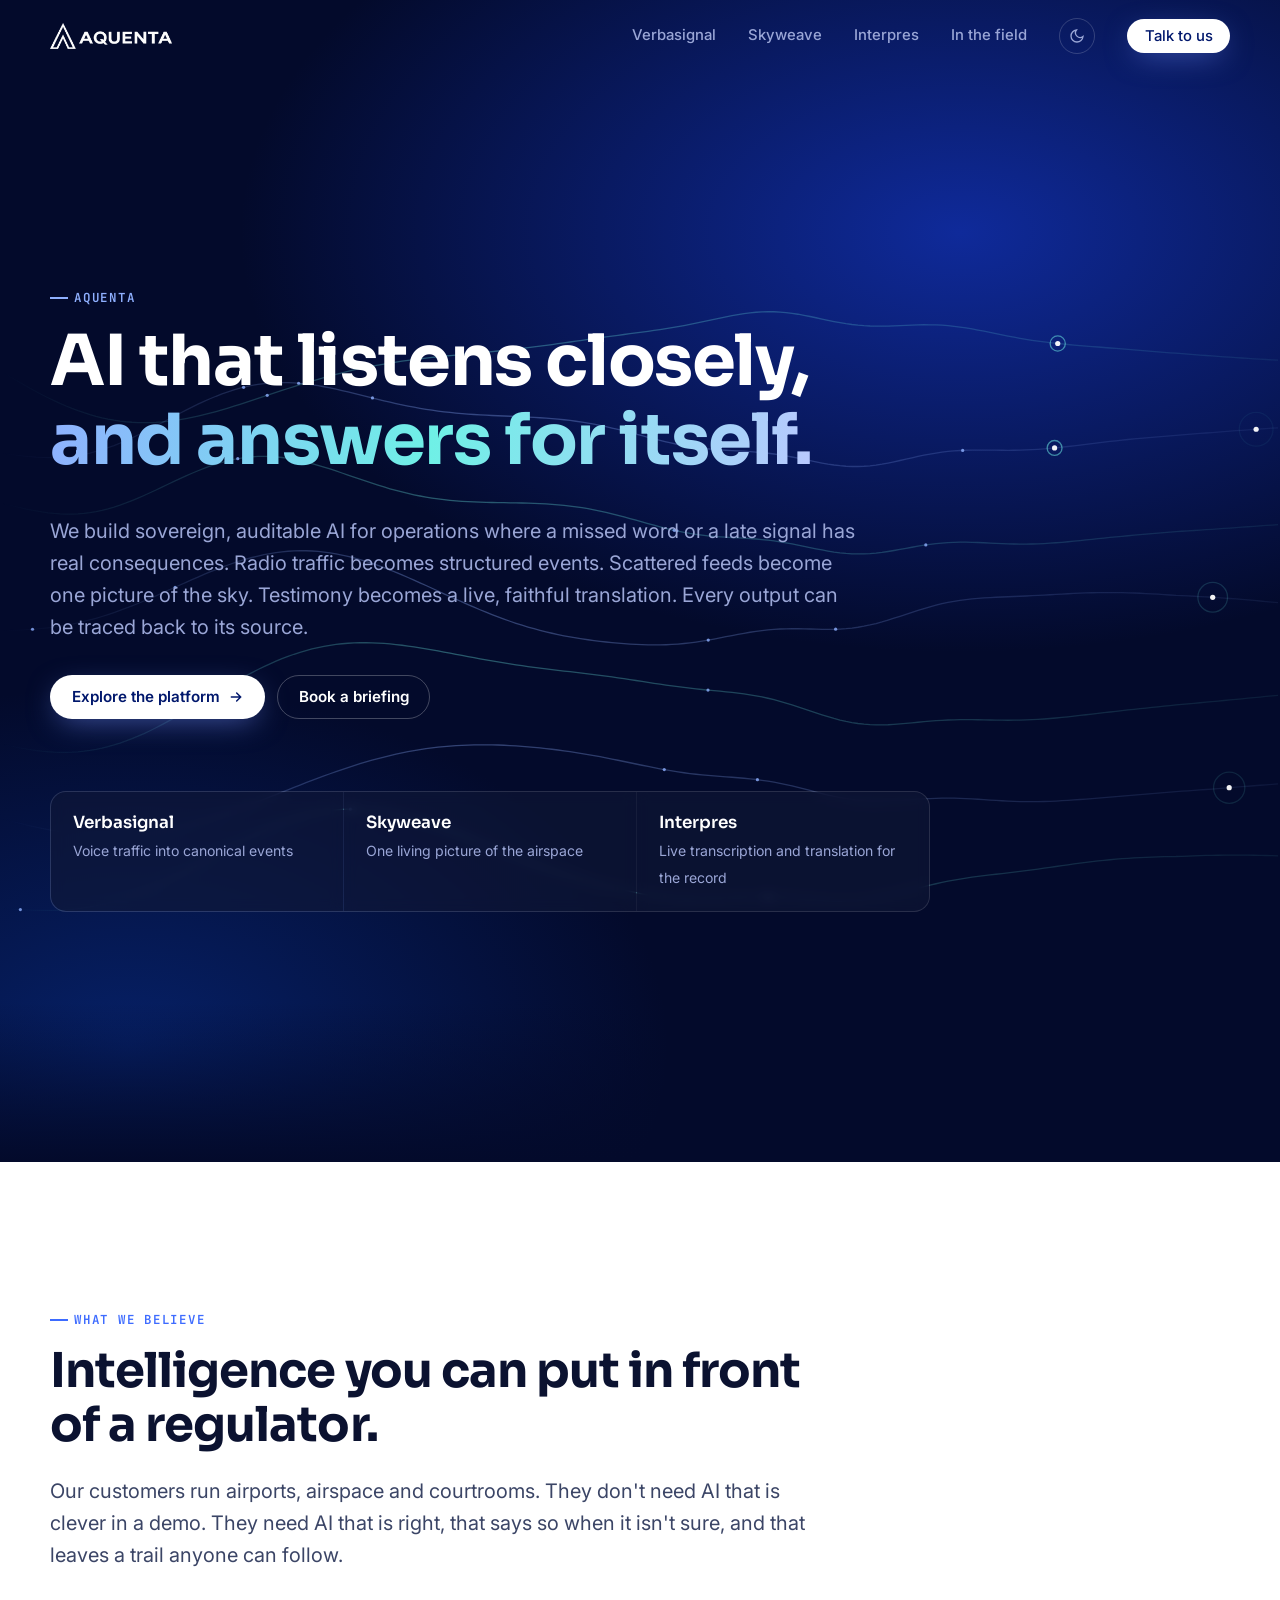
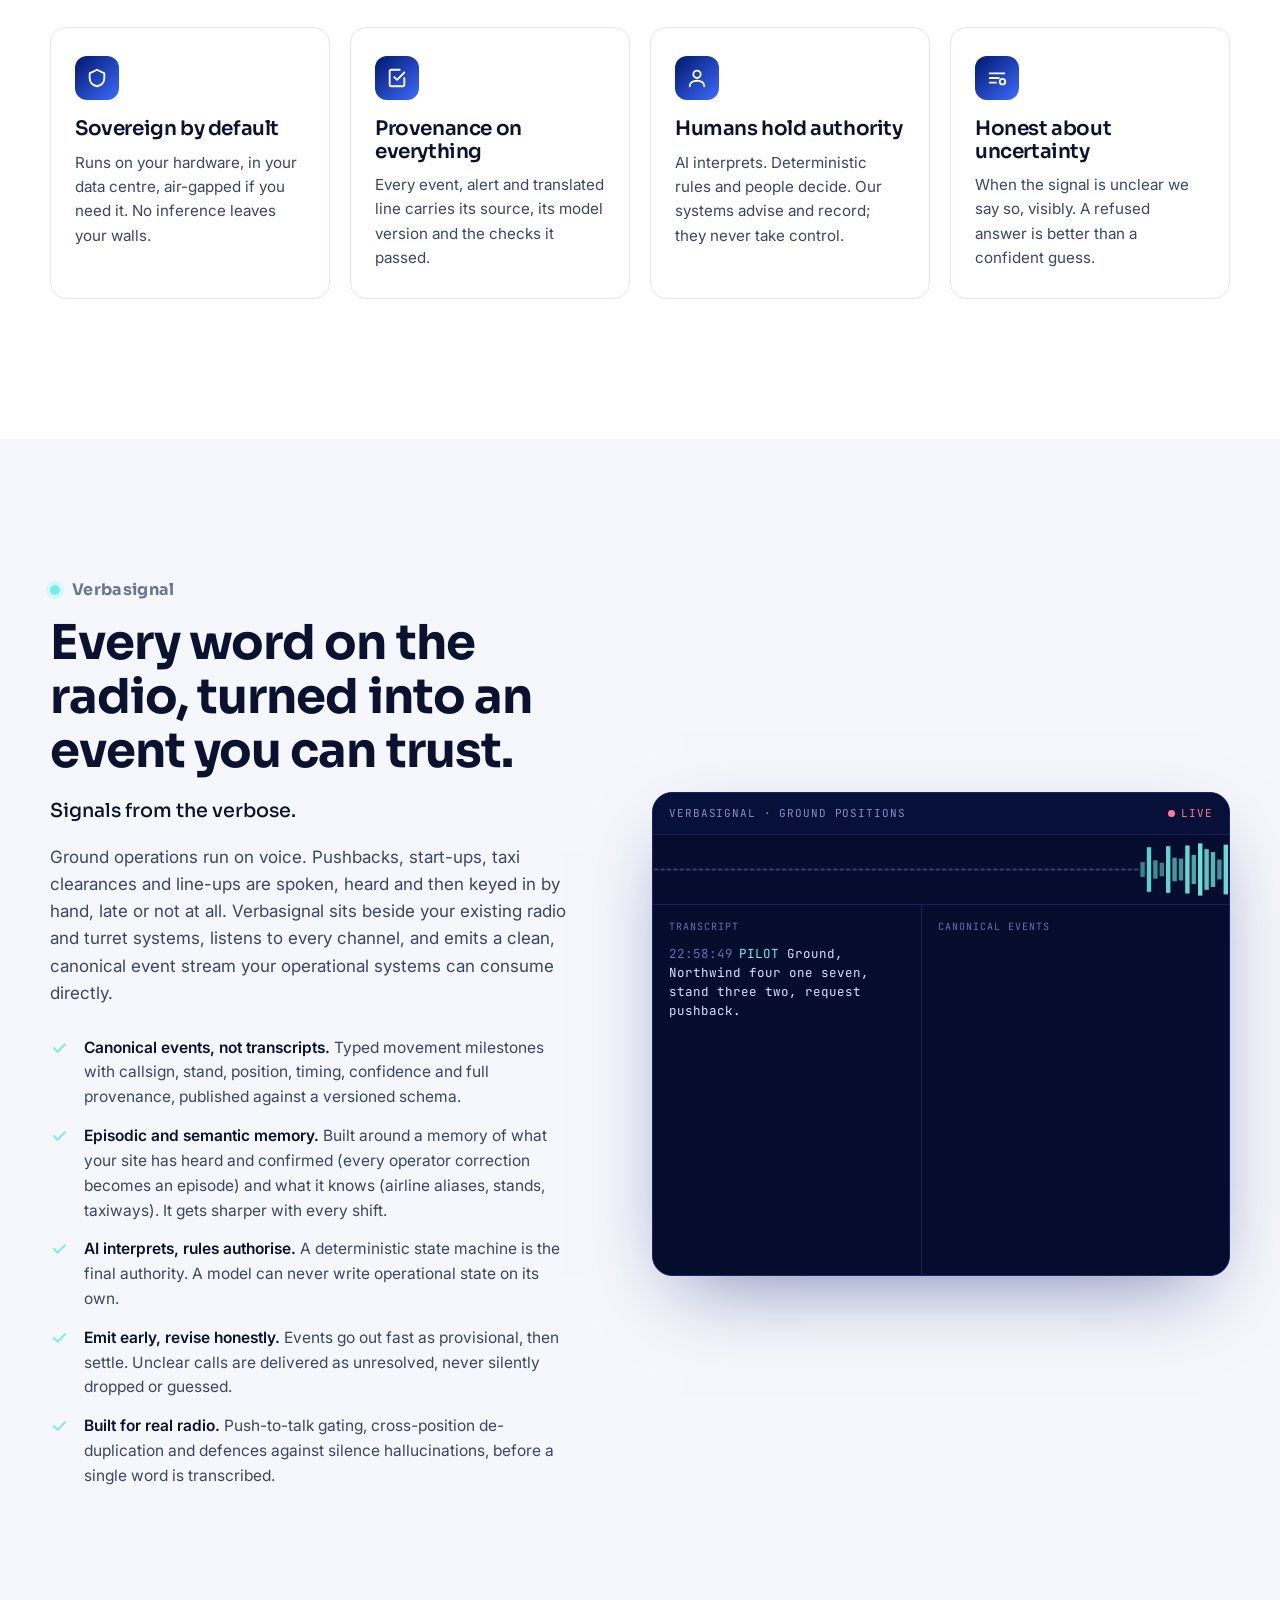
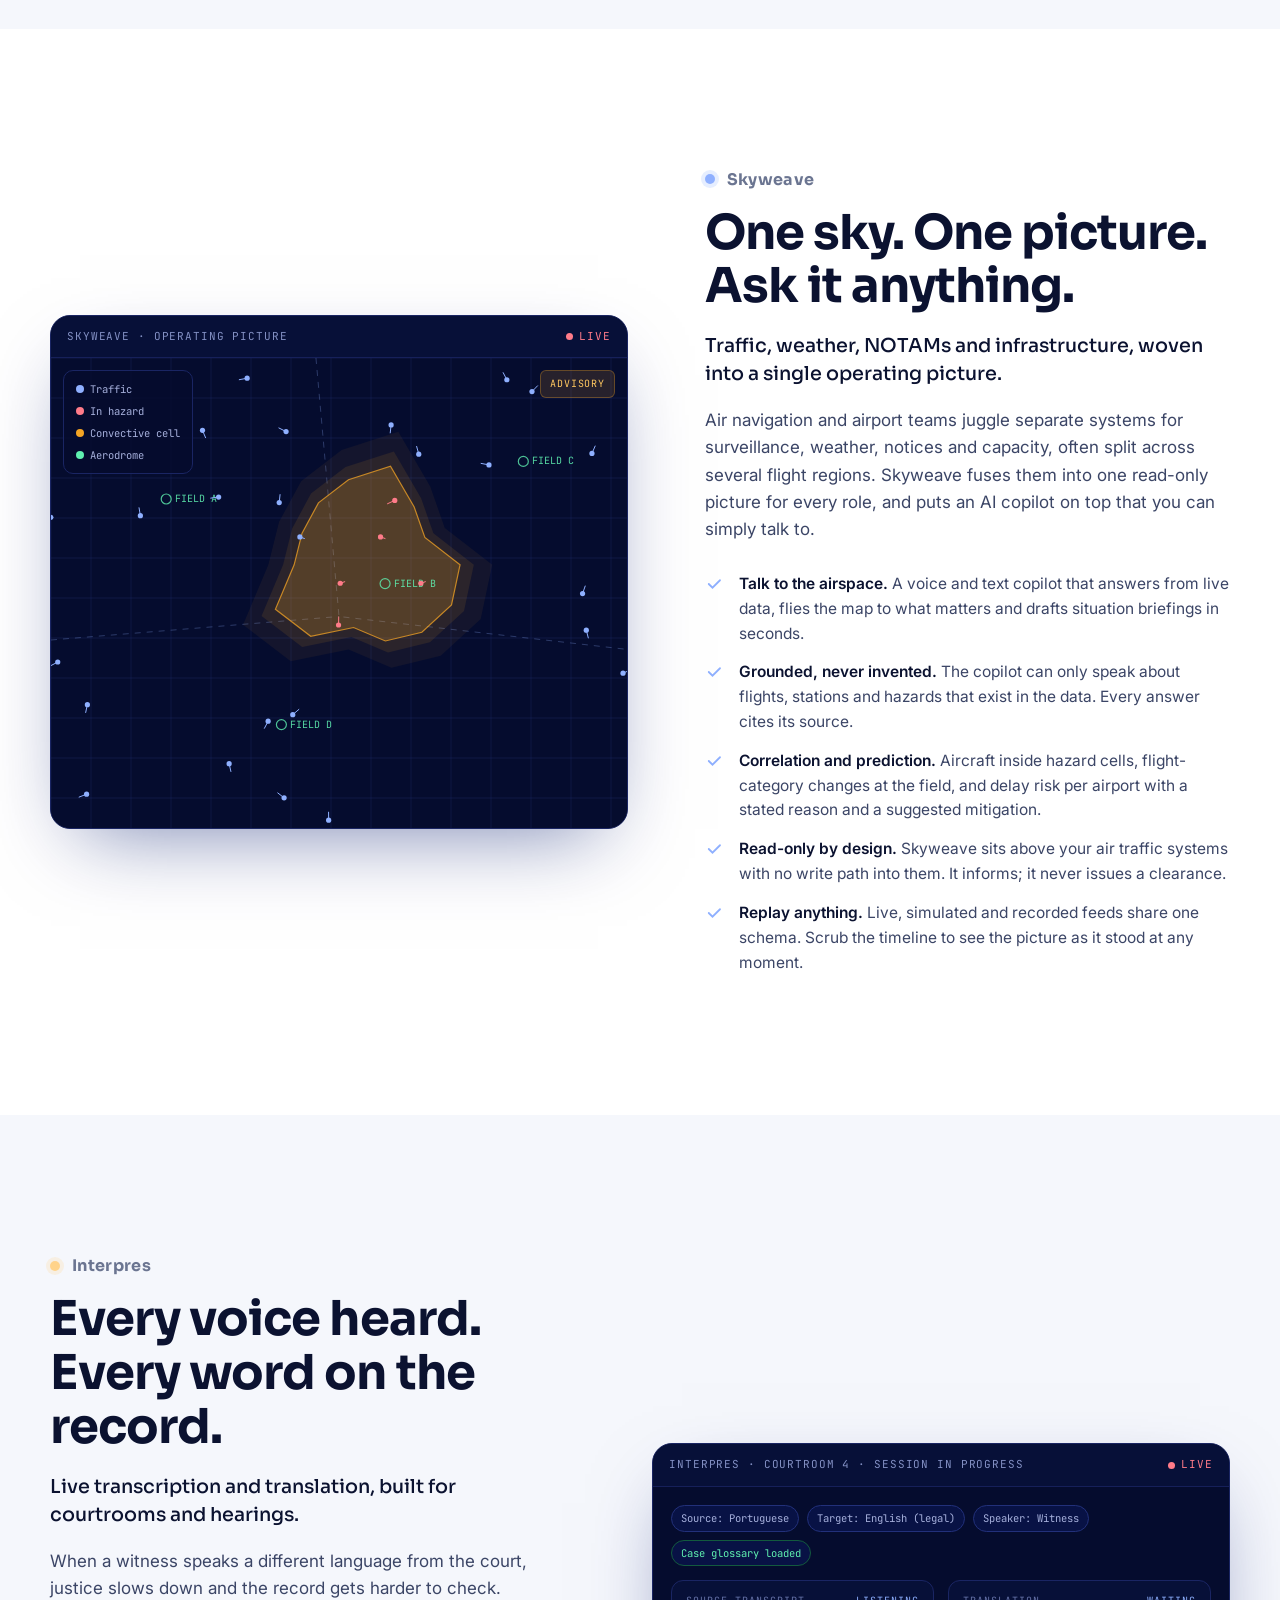
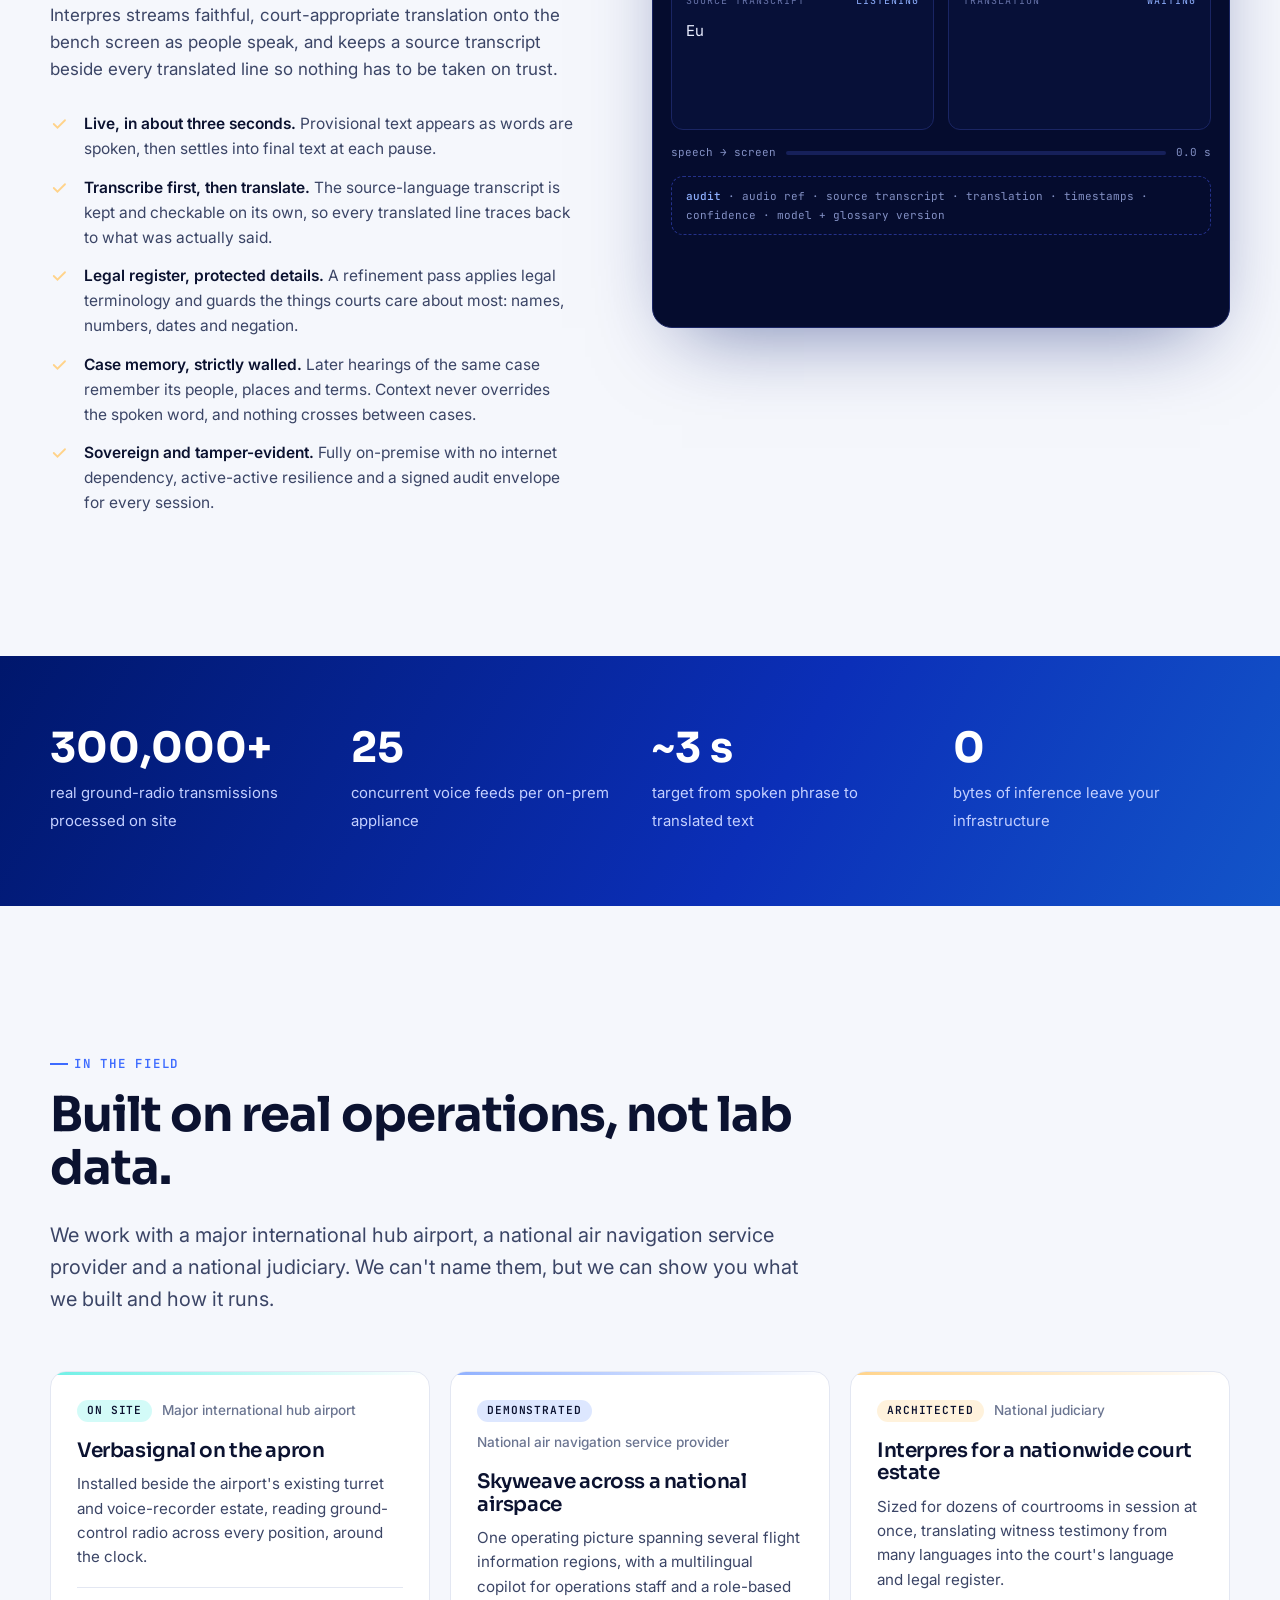
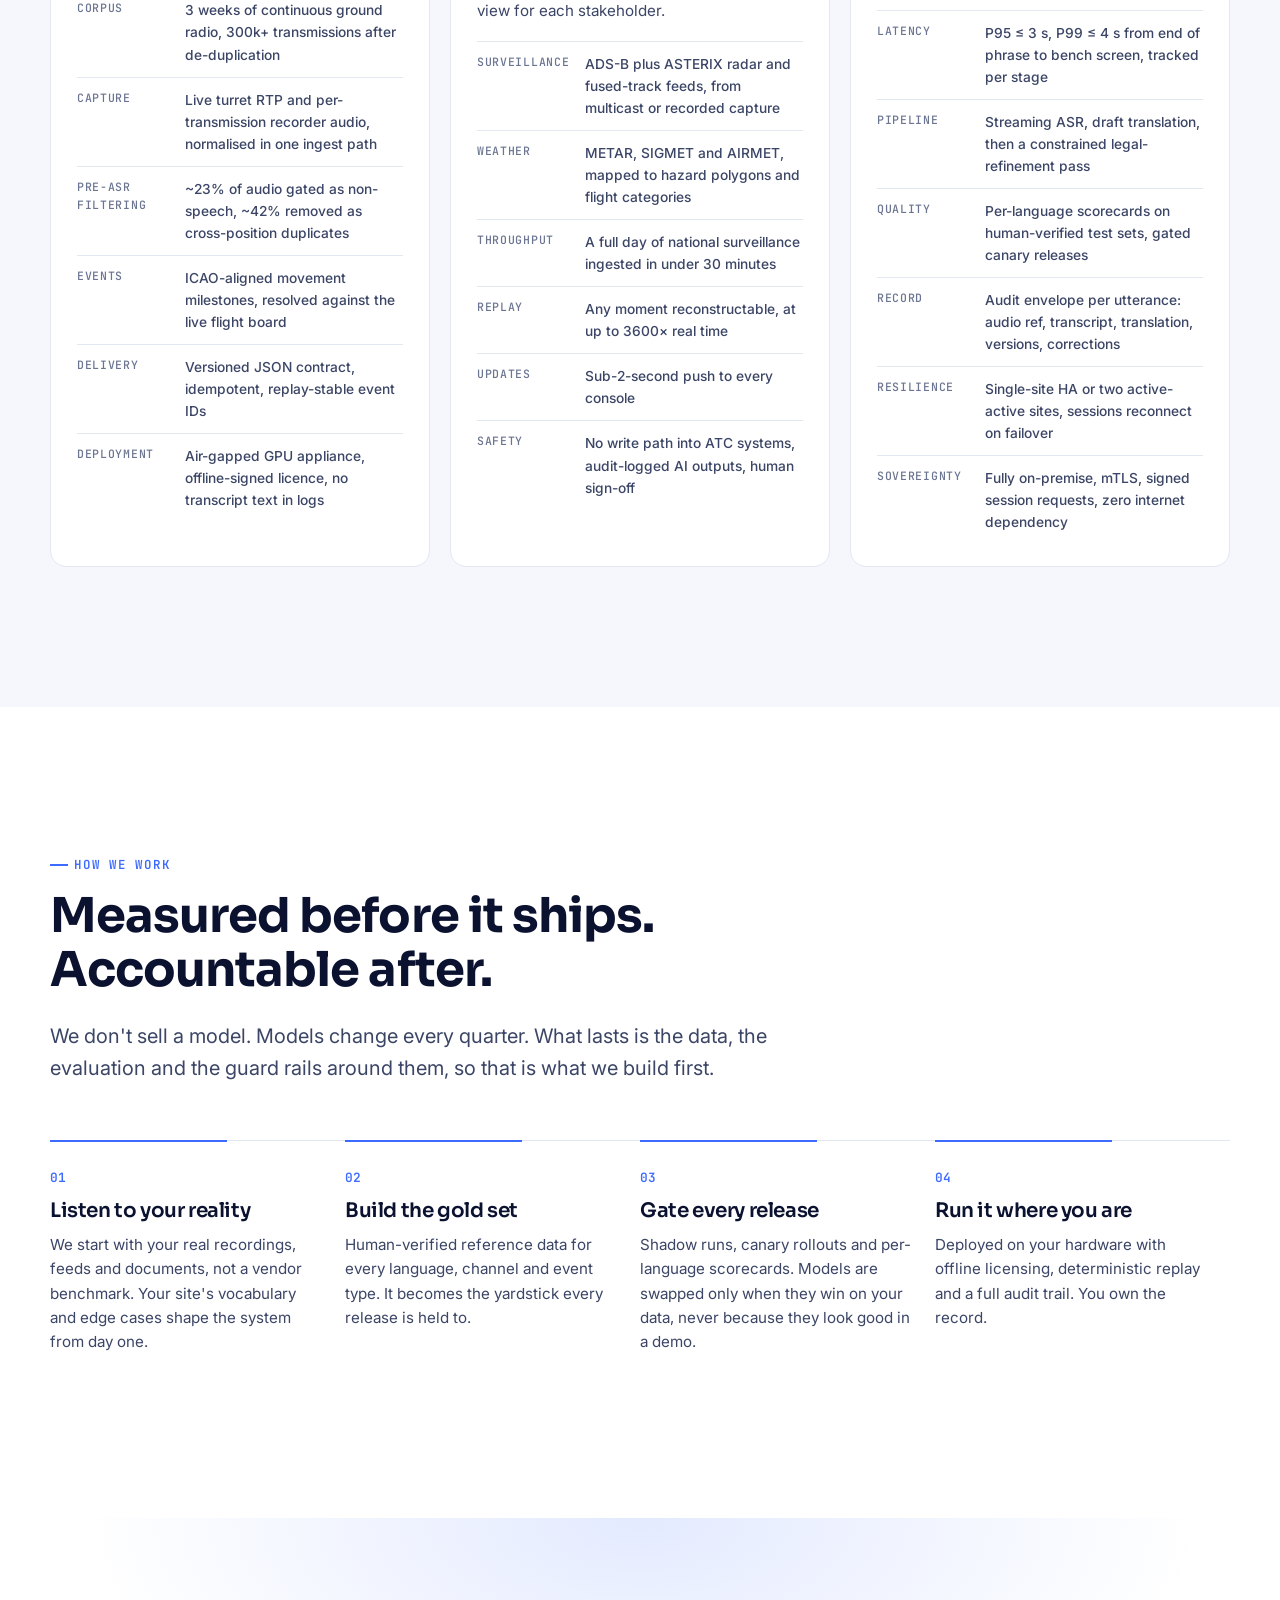
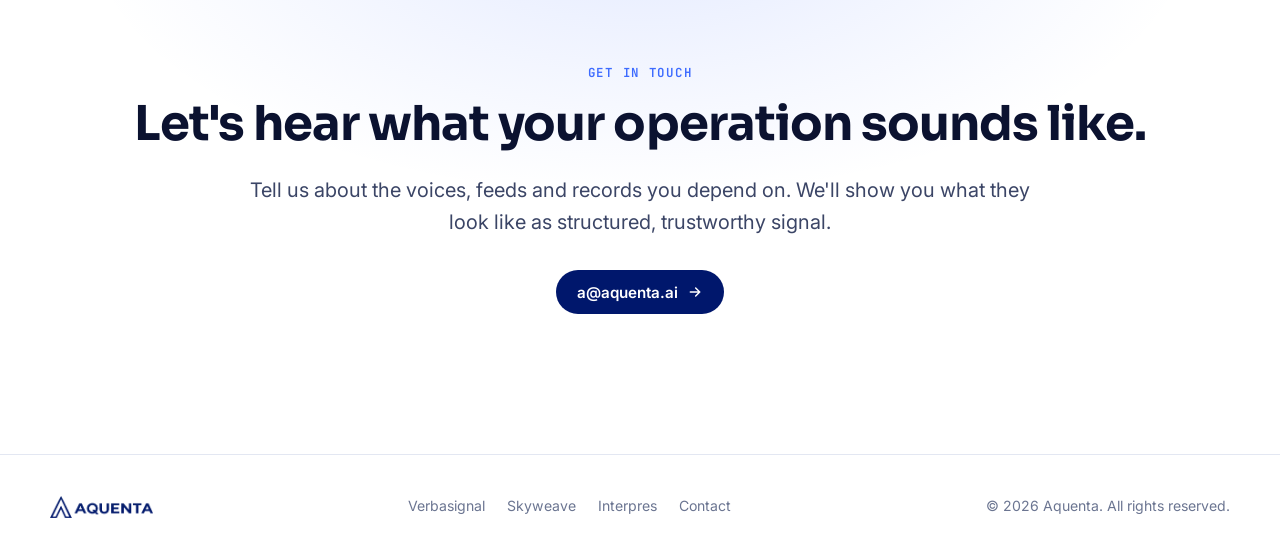
==== index.html @ 640a145d "Initial Aquenta website Static GitHub Pages site: hero, product sections for Verbasignal, Skyweave a" ====
<!doctype html>
<html lang="en">
<head>
  <meta charset="utf-8">
  <meta name="viewport" content="width=device-width, initial-scale=1">
  <title>Aquenta | Accountable AI for high-stakes operations</title>
  <meta name="description" content="Aquenta builds sovereign, auditable AI for operations where every word and every second matter: voice-to-event intelligence, airspace awareness, and live courtroom translation.">
  <meta name="theme-color" content="#030a2b">
  <meta property="og:title" content="Aquenta | Accountable AI for high-stakes operations">
  <meta property="og:description" content="Sovereign, auditable AI for operations where every word and every second matter.">
  <meta property="og:type" content="website">
  <meta property="og:image" content="assets/img/aquenta-logo.png">
  <link rel="icon" type="image/png" sizes="32x32" href="assets/img/favicon-32.png">
  <link rel="apple-touch-icon" href="assets/img/favicon-180.png">
  <link rel="preconnect" href="https://fonts.googleapis.com">
  <link rel="preconnect" href="https://fonts.gstatic.com" crossorigin>
  <link href="https://fonts.googleapis.com/css2?family=Inter:wght@400;500;600&family=JetBrains+Mono:wght@400;500;600&family=Sora:wght@500;600;700&display=swap" rel="stylesheet">
  <link rel="stylesheet" href="assets/css/style.css">
  <script>
    try { const t = localStorage.getItem("aq-theme"); if (t) document.documentElement.dataset.theme = t; } catch (e) {}
  </script>
</head>
<body>

<header class="nav" id="nav">
  <div class="wrap nav-inner">
    <a class="nav-logo" href="#top" aria-label="Aquenta home"><img src="assets/img/aquenta-logo-white.png" alt="Aquenta" width="122" height="26"></a>
    <button class="nav-toggle" id="navToggle" aria-label="Open menu" aria-expanded="false">
      <svg width="24" height="24" viewBox="0 0 24 24" fill="none" stroke="currentColor" stroke-width="2" stroke-linecap="round"><path d="M4 7h16M4 12h16M4 17h16"/></svg>
    </button>
    <nav class="nav-links" id="navLinks">
      <a href="#verbasignal">Verbasignal</a>
      <a href="#skyweave">Skyweave</a>
      <a href="#interpres">Interpres</a>
      <a href="#field">In the field</a>
      <button class="theme-toggle" id="themeToggle" aria-label="Toggle colour theme">
        <svg width="16" height="16" viewBox="0 0 24 24" fill="none" stroke="currentColor" stroke-width="2" stroke-linecap="round"><path d="M21 12.8A9 9 0 1 1 11.2 3a7 7 0 0 0 9.8 9.8z"/></svg>
      </button>
      <a class="btn btn-primary" href="#contact">Talk to us</a>
    </nav>
  </div>
</header>

<main id="top">

<section class="hero">
  <canvas id="heroCanvas" aria-hidden="true"></canvas>
  <div class="wrap">
    <div class="hero-content">
      <div class="eyebrow">Aquenta</div>
      <h1>AI that listens closely,<br><span class="grad">and answers for itself.</span></h1>
      <p class="lede">We build sovereign, auditable AI for operations where a missed word or a late signal has real consequences. Radio traffic becomes structured events. Scattered feeds become one picture of the sky. Testimony becomes a live, faithful translation. Every output can be traced back to its source.</p>
      <div class="hero-ctas">
        <a class="btn btn-primary" href="#products">Explore the platform
          <svg width="16" height="16" viewBox="0 0 24 24" fill="none" stroke="currentColor" stroke-width="2.2" stroke-linecap="round"><path d="M5 12h14M13 6l6 6-6 6"/></svg>
        </a>
        <a class="btn btn-ghost" href="#contact">Book a briefing</a>
      </div>
      <div class="hero-strip" id="products">
        <a href="#verbasignal"><b>Verbasignal</b><span>Voice traffic into canonical events</span></a>
        <a href="#skyweave"><b>Skyweave</b><span>One living picture of the airspace</span></a>
        <a href="#interpres"><b>Interpres</b><span>Live transcription and translation for the record</span></a>
      </div>
    </div>
  </div>
</section>

<section id="principles">
  <div class="wrap">
    <div class="section-head reveal">
      <div class="eyebrow">What we believe</div>
      <h2>Intelligence you can put in front of a regulator.</h2>
      <p class="lede">Our customers run airports, airspace and courtrooms. They don't need AI that is clever in a demo. They need AI that is right, that says so when it isn't sure, and that leaves a trail anyone can follow.</p>
    </div>
    <div class="principles">
      <div class="principle reveal">
        <div class="icon"><svg width="22" height="22" viewBox="0 0 24 24" fill="none" stroke="currentColor" stroke-width="2" stroke-linecap="round" stroke-linejoin="round"><path d="M12 3l8 4v5c0 5-3.5 8-8 9-4.5-1-8-4-8-9V7z"/></svg></div>
        <h3>Sovereign by default</h3>
        <p>Runs on your hardware, in your data centre, air-gapped if you need it. No inference leaves your walls.</p>
      </div>
      <div class="principle reveal d1">
        <div class="icon"><svg width="22" height="22" viewBox="0 0 24 24" fill="none" stroke="currentColor" stroke-width="2" stroke-linecap="round" stroke-linejoin="round"><path d="M9 11l3 3 8-8"/><path d="M20 12v7a2 2 0 0 1-2 2H6a2 2 0 0 1-2-2V5a2 2 0 0 1 2-2h9"/></svg></div>
        <h3>Provenance on everything</h3>
        <p>Every event, alert and translated line carries its source, its model version and the checks it passed.</p>
      </div>
      <div class="principle reveal d2">
        <div class="icon"><svg width="22" height="22" viewBox="0 0 24 24" fill="none" stroke="currentColor" stroke-width="2" stroke-linecap="round" stroke-linejoin="round"><circle cx="12" cy="8" r="4"/><path d="M4 21c0-4 4-6 8-6s8 2 8 6"/></svg></div>
        <h3>Humans hold authority</h3>
        <p>AI interprets. Deterministic rules and people decide. Our systems advise and record; they never take control.</p>
      </div>
      <div class="principle reveal d3">
        <div class="icon"><svg width="22" height="22" viewBox="0 0 24 24" fill="none" stroke="currentColor" stroke-width="2" stroke-linecap="round" stroke-linejoin="round"><path d="M4 7h16M4 12h10M4 17h7"/><circle cx="18" cy="16" r="3"/></svg></div>
        <h3>Honest about uncertainty</h3>
        <p>When the signal is unclear we say so, visibly. A refused answer is better than a confident guess.</p>
      </div>
    </div>
  </div>
</section>

<!-- Verbasignal -->
<section id="verbasignal" class="product section-alt" style="--c:#6ff0e6">
  <div class="wrap product-grid">
    <div class="product-copy reveal">
      <div class="product-name"><span class="dot"></span>Verbasignal</div>
      <h2>Every word on the radio, turned into an event you can trust.</h2>
      <p class="tagline">Signals from the verbose.</p>
      <p>Ground operations run on voice. Pushbacks, start-ups, taxi clearances and line-ups are spoken, heard and then keyed in by hand, late or not at all. Verbasignal sits beside your existing radio and turret systems, listens to every channel, and emits a clean, canonical event stream your operational systems can consume directly.</p>
      <ul class="features">
        <li><svg width="18" height="18" viewBox="0 0 24 24" fill="none" stroke="currentColor" stroke-width="2.4" stroke-linecap="round"><path d="M5 12l5 5L20 7"/></svg><span><b>Canonical events, not transcripts.</b> Typed movement milestones with callsign, stand, position, timing, confidence and full provenance, published against a versioned schema.</span></li>
        <li><svg width="18" height="18" viewBox="0 0 24 24" fill="none" stroke="currentColor" stroke-width="2.4" stroke-linecap="round"><path d="M5 12l5 5L20 7"/></svg><span><b>Episodic and semantic memory.</b> Built around a memory of what your site has heard and confirmed (every operator correction becomes an episode) and what it knows (airline aliases, stands, taxiways). It gets sharper with every shift.</span></li>
        <li><svg width="18" height="18" viewBox="0 0 24 24" fill="none" stroke="currentColor" stroke-width="2.4" stroke-linecap="round"><path d="M5 12l5 5L20 7"/></svg><span><b>AI interprets, rules authorise.</b> A deterministic state machine is the final authority. A model can never write operational state on its own.</span></li>
        <li><svg width="18" height="18" viewBox="0 0 24 24" fill="none" stroke="currentColor" stroke-width="2.4" stroke-linecap="round"><path d="M5 12l5 5L20 7"/></svg><span><b>Emit early, revise honestly.</b> Events go out fast as provisional, then settle. Unclear calls are delivered as unresolved, never silently dropped or guessed.</span></li>
        <li><svg width="18" height="18" viewBox="0 0 24 24" fill="none" stroke="currentColor" stroke-width="2.4" stroke-linecap="round"><path d="M5 12l5 5L20 7"/></svg><span><b>Built for real radio.</b> Push-to-talk gating, cross-position de-duplication and defences against silence hallucinations, before a single word is transcribed.</span></li>
      </ul>
    </div>
    <div class="demo reveal d1" aria-label="Animated example: radio transcript becoming structured events">
      <div class="demo-bar"><span>Verbasignal · Ground positions</span><span class="live">Live</span></div>
      <div class="vs-body">
        <canvas class="vs-wave" id="vsWave"></canvas>
        <div class="vs-cols">
          <div>
            <div class="vs-label">Transcript</div>
            <div class="vs-tx" id="vsTx"></div>
          </div>
          <div>
            <div class="vs-label">Canonical events</div>
            <div id="vsEvents"></div>
          </div>
        </div>
      </div>
    </div>
  </div>
</section>

<!-- Skyweave -->
<section id="skyweave" class="product flip" style="--c:#8fb0ff">
  <div class="wrap product-grid">
    <div class="product-copy reveal">
      <div class="product-name"><span class="dot"></span>Skyweave</div>
      <h2>One sky. One picture. Ask it anything.</h2>
      <p class="tagline">Traffic, weather, NOTAMs and infrastructure, woven into a single operating picture.</p>
      <p>Air navigation and airport teams juggle separate systems for surveillance, weather, notices and capacity, often split across several flight regions. Skyweave fuses them into one read-only picture for every role, and puts an AI copilot on top that you can simply talk to.</p>
      <ul class="features">
        <li><svg width="18" height="18" viewBox="0 0 24 24" fill="none" stroke="currentColor" stroke-width="2.4" stroke-linecap="round"><path d="M5 12l5 5L20 7"/></svg><span><b>Talk to the airspace.</b> A voice and text copilot that answers from live data, flies the map to what matters and drafts situation briefings in seconds.</span></li>
        <li><svg width="18" height="18" viewBox="0 0 24 24" fill="none" stroke="currentColor" stroke-width="2.4" stroke-linecap="round"><path d="M5 12l5 5L20 7"/></svg><span><b>Grounded, never invented.</b> The copilot can only speak about flights, stations and hazards that exist in the data. Every answer cites its source.</span></li>
        <li><svg width="18" height="18" viewBox="0 0 24 24" fill="none" stroke="currentColor" stroke-width="2.4" stroke-linecap="round"><path d="M5 12l5 5L20 7"/></svg><span><b>Correlation and prediction.</b> Aircraft inside hazard cells, flight-category changes at the field, and delay risk per airport with a stated reason and a suggested mitigation.</span></li>
        <li><svg width="18" height="18" viewBox="0 0 24 24" fill="none" stroke="currentColor" stroke-width="2.4" stroke-linecap="round"><path d="M5 12l5 5L20 7"/></svg><span><b>Read-only by design.</b> Skyweave sits above your air traffic systems with no write path into them. It informs; it never issues a clearance.</span></li>
        <li><svg width="18" height="18" viewBox="0 0 24 24" fill="none" stroke="currentColor" stroke-width="2.4" stroke-linecap="round"><path d="M5 12l5 5L20 7"/></svg><span><b>Replay anything.</b> Live, simulated and recorded feeds share one schema. Scrub the timeline to see the picture as it stood at any moment.</span></li>
      </ul>
    </div>
    <div class="demo reveal d1" aria-label="Animated example: airspace map with a weather cell and copilot conversation">
      <div class="demo-bar"><span>Skyweave · Operating picture</span><span class="live">Live</span></div>
      <div class="sw-body">
        <canvas id="swMap"></canvas>
        <div class="sw-legend">
          <span><i style="background:#8fb0ff"></i>Traffic</span>
          <span><i style="background:#ff7b89"></i>In hazard</span>
          <span><i style="background:#f5a524"></i>Convective cell</span>
          <span><i style="background:#5ff0b0"></i>Aerodrome</span>
        </div>
        <span class="sw-tag">ADVISORY</span>
        <div class="sw-chat" id="swChat"></div>
      </div>
    </div>
  </div>
</section>

<!-- Interpres -->
<section id="interpres" class="product section-alt" style="--c:#ffd38a">
  <div class="wrap product-grid">
    <div class="product-copy reveal">
      <div class="product-name"><span class="dot"></span>Interpres</div>
      <h2>Every voice heard. Every word on the record.</h2>
      <p class="tagline">Live transcription and translation, built for courtrooms and hearings.</p>
      <p>When a witness speaks a different language from the court, justice slows down and the record gets harder to check. Interpres streams faithful, court-appropriate translation onto the bench screen as people speak, and keeps a source transcript beside every translated line so nothing has to be taken on trust.</p>
      <ul class="features">
        <li><svg width="18" height="18" viewBox="0 0 24 24" fill="none" stroke="currentColor" stroke-width="2.4" stroke-linecap="round"><path d="M5 12l5 5L20 7"/></svg><span><b>Live, in about three seconds.</b> Provisional text appears as words are spoken, then settles into final text at each pause.</span></li>
        <li><svg width="18" height="18" viewBox="0 0 24 24" fill="none" stroke="currentColor" stroke-width="2.4" stroke-linecap="round"><path d="M5 12l5 5L20 7"/></svg><span><b>Transcribe first, then translate.</b> The source-language transcript is kept and checkable on its own, so every translated line traces back to what was actually said.</span></li>
        <li><svg width="18" height="18" viewBox="0 0 24 24" fill="none" stroke="currentColor" stroke-width="2.4" stroke-linecap="round"><path d="M5 12l5 5L20 7"/></svg><span><b>Legal register, protected details.</b> A refinement pass applies legal terminology and guards the things courts care about most: names, numbers, dates and negation.</span></li>
        <li><svg width="18" height="18" viewBox="0 0 24 24" fill="none" stroke="currentColor" stroke-width="2.4" stroke-linecap="round"><path d="M5 12l5 5L20 7"/></svg><span><b>Case memory, strictly walled.</b> Later hearings of the same case remember its people, places and terms. Context never overrides the spoken word, and nothing crosses between cases.</span></li>
        <li><svg width="18" height="18" viewBox="0 0 24 24" fill="none" stroke="currentColor" stroke-width="2.4" stroke-linecap="round"><path d="M5 12l5 5L20 7"/></svg><span><b>Sovereign and tamper-evident.</b> Fully on-premise with no internet dependency, active-active resilience and a signed audit envelope for every session.</span></li>
      </ul>
    </div>
    <div class="demo reveal d1" aria-label="Animated example: live courtroom translation">
      <div class="demo-bar"><span>Interpres · Courtroom 4 · Session in progress</span><span class="live">Live</span></div>
      <div class="ip-body">
        <div class="ip-meta">
          <span class="chip" id="ipLang">Source: Portuguese</span>
          <span class="chip">Target: English (legal)</span>
          <span class="chip">Speaker: Witness</span>
          <span class="chip ok">Case glossary loaded</span>
        </div>
        <div class="ip-pair">
          <div class="ip-pane">
            <div class="vs-label"><span>Source transcript</span><span id="ipSrcState">listening</span></div>
            <div class="ip-text" id="ipSrc"></div>
          </div>
          <div class="ip-pane">
            <div class="vs-label"><span>Translation</span><span id="ipTgtState">waiting</span></div>
            <div class="ip-text" id="ipTgt"></div>
          </div>
        </div>
        <div class="ip-latency"><span>speech → screen</span><div class="bar"><span id="ipBar"></span></div><span id="ipMs">0.0 s</span></div>
        <div class="ip-audit" id="ipAudit">
          <b>audit</b> · audio ref · source transcript · translation · timestamps · confidence · model + glossary version
        </div>
      </div>
    </div>
  </div>
</section>

<section class="band" aria-label="Platform commitments">
  <div class="wrap band-grid">
    <div class="reveal"><b data-count="300000" data-suffix="+">300,000+</b><span>real ground-radio transmissions processed on site</span></div>
    <div class="reveal d1"><b data-count="25">25</b><span>concurrent voice feeds per on-prem appliance</span></div>
    <div class="reveal d2"><b>~3 s</b><span>target from spoken phrase to translated text</span></div>
    <div class="reveal d3"><b>0</b><span>bytes of inference leave your infrastructure</span></div>
  </div>
</section>

<section id="field" class="section-alt">
  <div class="wrap">
    <div class="section-head reveal">
      <div class="eyebrow">In the field</div>
      <h2>Built on real operations, not lab data.</h2>
      <p class="lede">We work with a major international hub airport, a national air navigation service provider and a national judiciary. We can't name them, but we can show you what we built and how it runs.</p>
    </div>
    <div class="field-grid">
      <article class="field reveal" style="--c:#6ff0e6">
        <div class="field-top"><span class="pill">On site</span><span class="field-org">Major international hub airport</span></div>
        <h3>Verbasignal on the apron</h3>
        <p>Installed beside the airport's existing turret and voice-recorder estate, reading ground-control radio across every position, around the clock.</p>
        <ul class="spec">
          <li><span>Corpus</span><b>3 weeks of continuous ground radio, 300k+ transmissions after de-duplication</b></li>
          <li><span>Capture</span><b>Live turret RTP and per-transmission recorder audio, normalised in one ingest path</b></li>
          <li><span>Pre-ASR filtering</span><b>~23% of audio gated as non-speech, ~42% removed as cross-position duplicates</b></li>
          <li><span>Events</span><b>ICAO-aligned movement milestones, resolved against the live flight board</b></li>
          <li><span>Delivery</span><b>Versioned JSON contract, idempotent, replay-stable event IDs</b></li>
          <li><span>Deployment</span><b>Air-gapped GPU appliance, offline-signed licence, no transcript text in logs</b></li>
        </ul>
      </article>
      <article class="field reveal d1" style="--c:#8fb0ff">
        <div class="field-top"><span class="pill">Demonstrated</span><span class="field-org">National air navigation service provider</span></div>
        <h3>Skyweave across a national airspace</h3>
        <p>One operating picture spanning several flight information regions, with a multilingual copilot for operations staff and a role-based view for each stakeholder.</p>
        <ul class="spec">
          <li><span>Surveillance</span><b>ADS-B plus ASTERIX radar and fused-track feeds, from multicast or recorded capture</b></li>
          <li><span>Weather</span><b>METAR, SIGMET and AIRMET, mapped to hazard polygons and flight categories</b></li>
          <li><span>Throughput</span><b>A full day of national surveillance ingested in under 30 minutes</b></li>
          <li><span>Replay</span><b>Any moment reconstructable, at up to 3600× real time</b></li>
          <li><span>Updates</span><b>Sub-2-second push to every console</b></li>
          <li><span>Safety</span><b>No write path into ATC systems, audit-logged AI outputs, human sign-off</b></li>
        </ul>
      </article>
      <article class="field reveal d2" style="--c:#ffd38a">
        <div class="field-top"><span class="pill">Architected</span><span class="field-org">National judiciary</span></div>
        <h3>Interpres for a nationwide court estate</h3>
        <p>Sized for dozens of courtrooms in session at once, translating witness testimony from many languages into the court's language and legal register.</p>
        <ul class="spec">
          <li><span>Latency</span><b>P95 ≤ 3 s, P99 ≤ 4 s from end of phrase to bench screen, tracked per stage</b></li>
          <li><span>Pipeline</span><b>Streaming ASR, draft translation, then a constrained legal-refinement pass</b></li>
          <li><span>Quality</span><b>Per-language scorecards on human-verified test sets, gated canary releases</b></li>
          <li><span>Record</span><b>Audit envelope per utterance: audio ref, transcript, translation, versions, corrections</b></li>
          <li><span>Resilience</span><b>Single-site HA or two active-active sites, sessions reconnect on failover</b></li>
          <li><span>Sovereignty</span><b>Fully on-premise, mTLS, signed session requests, zero internet dependency</b></li>
        </ul>
      </article>
    </div>
  </div>
</section>

<section id="approach">
  <div class="wrap">
    <div class="section-head reveal">
      <div class="eyebrow">How we work</div>
      <h2>Measured before it ships. Accountable after.</h2>
      <p class="lede">We don't sell a model. Models change every quarter. What lasts is the data, the evaluation and the guard rails around them, so that is what we build first.</p>
    </div>
    <div class="steps">
      <div class="step reveal"><h3>Listen to your reality</h3><p>We start with your real recordings, feeds and documents, not a vendor benchmark. Your site's vocabulary and edge cases shape the system from day one.</p></div>
      <div class="step reveal d1"><h3>Build the gold set</h3><p>Human-verified reference data for every language, channel and event type. It becomes the yardstick every release is held to.</p></div>
      <div class="step reveal d2"><h3>Gate every release</h3><p>Shadow runs, canary rollouts and per-language scorecards. Models are swapped only when they win on your data, never because they look good in a demo.</p></div>
      <div class="step reveal d3"><h3>Run it where you are</h3><p>Deployed on your hardware with offline licensing, deterministic replay and a full audit trail. You own the record.</p></div>
    </div>
  </div>
</section>

<section id="contact" class="contact">
  <div class="wrap reveal">
    <div class="eyebrow">Get in touch</div>
    <h2>Let's hear what your operation sounds like.</h2>
    <p class="lede">Tell us about the voices, feeds and records you depend on. We'll show you what they look like as structured, trustworthy signal.</p>
    <a class="btn btn-solid" href="mailto:a@aquenta.ai?subject=Briefing%20request">a@aquenta.ai
      <svg width="16" height="16" viewBox="0 0 24 24" fill="none" stroke="currentColor" stroke-width="2.2" stroke-linecap="round"><path d="M5 12h14M13 6l6 6-6 6"/></svg>
    </a>
  </div>
</section>

</main>

<footer>
  <div class="wrap foot">
    <a href="#top" aria-label="Aquenta home">
      <img class="logo-light" src="assets/img/aquenta-logo.png" alt="Aquenta" width="103" height="22">
      <img class="logo-dark" src="assets/img/aquenta-logo-white.png" alt="Aquenta" width="103" height="22">
    </a>
    <nav>
      <a href="#verbasignal">Verbasignal</a>
      <a href="#skyweave">Skyweave</a>
      <a href="#interpres">Interpres</a>
      <a href="#contact">Contact</a>
    </nav>
    <span>© <span id="year">2026</span> Aquenta. All rights reserved.</span>
  </div>
</footer>

<script src="assets/js/main.js" defer></script>
</body>
</html>
---- assets/css/style.css ----
/* Aquenta site styles */

:root {
  --navy: #00176c;
  --navy-2: #0a2a9e;
  --ink: #0b1230;
  --ink-2: #3b4566;
  --muted: #6b7591;
  --line: #e3e7f2;
  --bg: #ffffff;
  --bg-2: #f5f7fc;
  --card: #ffffff;
  --accent: #3d6bff;
  --accent-2: #18c6c0;
  --amber: #f5a524;
  --red: #ef4b5c;
  --green: #1fbf7a;
  --hero-bg: #030a2b;
  --hero-ink: #e9edff;
  --hero-muted: #9aa6d6;
  --radius: 16px;
  --shadow: 0 1px 2px rgba(11, 18, 48, .06), 0 12px 40px -12px rgba(11, 18, 48, .18);
  --font-head: "Sora", system-ui, sans-serif;
  --font-body: "Inter", system-ui, sans-serif;
  --font-mono: "JetBrains Mono", ui-monospace, monospace;
  --wrap: 1180px;
  color-scheme: light;
}

@media (prefers-color-scheme: dark) {
  :root:not([data-theme="light"]) {
    --ink: #e9edff;
    --ink-2: #b7c0e3;
    --muted: #8590b8;
    --line: #1d2654;
    --bg: #050b26;
    --bg-2: #08113a;
    --card: #0b1645;
    --accent: #6f8fff;
    --shadow: 0 1px 2px rgba(0, 0, 0, .3), 0 12px 40px -12px rgba(0, 0, 0, .6);
    color-scheme: dark;
  }
}

:root[data-theme="dark"] {
  --ink: #e9edff;
  --ink-2: #b7c0e3;
  --muted: #8590b8;
  --line: #1d2654;
  --bg: #050b26;
  --bg-2: #08113a;
  --card: #0b1645;
  --accent: #6f8fff;
  --shadow: 0 1px 2px rgba(0, 0, 0, .3), 0 12px 40px -12px rgba(0, 0, 0, .6);
  color-scheme: dark;
}

*, *::before, *::after { box-sizing: border-box; }

html { scroll-behavior: smooth; scroll-padding-top: 80px; }

body {
  margin: 0;
  background: var(--bg);
  color: var(--ink);
  font: 400 17px/1.6 var(--font-body);
  -webkit-font-smoothing: antialiased;
  overflow-x: hidden;
}

img, svg, canvas { display: block; max-width: 100%; }

a { color: inherit; }

h1, h2, h3, h4 {
  font-family: var(--font-head);
  line-height: 1.12;
  letter-spacing: -.02em;
  margin: 0 0 .5em;
}

h1 { font-size: clamp(2.4rem, 5.6vw, 4.4rem); font-weight: 700; }
h2 { font-size: clamp(1.9rem, 3.8vw, 3rem); font-weight: 700; }
h3 { font-size: 1.25rem; font-weight: 600; }

p { margin: 0 0 1em; color: var(--ink-2); }

.wrap { width: min(var(--wrap), 100% - 32px); margin-inline: auto; }

.eyebrow {
  display: inline-flex;
  align-items: center;
  gap: .5em;
  font: 600 .78rem/1 var(--font-mono);
  letter-spacing: .14em;
  text-transform: uppercase;
  color: var(--accent);
  margin-bottom: 1.1rem;
}
.eyebrow::before {
  content: "";
  width: 18px;
  height: 2px;
  background: currentColor;
}

.lede { font-size: clamp(1.05rem, 1.6vw, 1.25rem); max-width: 62ch; }

.btn {
  display: inline-flex;
  align-items: center;
  gap: .55em;
  padding: .85em 1.35em;
  border-radius: 999px;
  font: 600 .95rem/1 var(--font-body);
  text-decoration: none;
  border: 1px solid transparent;
  transition: transform .2s ease, background .2s ease, border-color .2s ease, box-shadow .2s ease;
  cursor: pointer;
}
.btn:hover { transform: translateY(-2px); }
.btn-primary { background: #fff; color: var(--navy); box-shadow: 0 8px 30px -8px rgba(111, 143, 255, .6); }
.btn-ghost { border-color: rgba(255, 255, 255, .25); color: #fff; }
.btn-ghost:hover { border-color: rgba(255, 255, 255, .6); }
.btn-solid { background: var(--navy); color: #fff; }
:root[data-theme="dark"] .btn-solid { background: var(--accent); }
@media (prefers-color-scheme: dark) { :root:not([data-theme="light"]) .btn-solid { background: var(--accent); } }

/* Nav */

.nav {
  position: fixed;
  inset: 0 0 auto;
  z-index: 50;
  transition: background .3s ease, border-color .3s ease, backdrop-filter .3s ease;
  border-bottom: 1px solid transparent;
}
.nav.scrolled {
  background: rgba(3, 10, 43, .82);
  backdrop-filter: blur(14px) saturate(1.4);
  -webkit-backdrop-filter: blur(14px) saturate(1.4);
  border-color: rgba(255, 255, 255, .08);
}
.nav-inner {
  display: flex;
  align-items: center;
  justify-content: space-between;
  height: 72px;
}
.nav-logo img { height: 26px; width: auto; }
.nav-links { display: flex; align-items: center; gap: 2rem; }
.nav-links a {
  color: var(--hero-muted);
  text-decoration: none;
  font-size: .93rem;
  font-weight: 500;
  transition: color .2s;
}
.nav-links a:hover { color: #fff; }
.nav-links .btn { padding: .6em 1.1em; color: var(--navy); }
.nav-toggle {
  display: none;
  background: none;
  border: 0;
  color: #fff;
  padding: 8px;
  cursor: pointer;
}
.theme-toggle {
  background: none;
  border: 1px solid rgba(255, 255, 255, .18);
  color: var(--hero-muted);
  width: 36px;
  height: 36px;
  border-radius: 50%;
  display: grid;
  place-items: center;
  cursor: pointer;
  transition: color .2s, border-color .2s;
}
.theme-toggle:hover { color: #fff; border-color: rgba(255, 255, 255, .5); }

@media (max-width: 860px) {
  .nav-toggle { display: block; }
  .nav-links {
    position: absolute;
    top: 72px;
    left: 0;
    right: 0;
    flex-direction: column;
    align-items: flex-start;
    gap: 0;
    padding: 8px 16px 20px;
    background: rgba(3, 10, 43, .97);
    border-bottom: 1px solid rgba(255, 255, 255, .08);
    transform: translateY(-8px);
    opacity: 0;
    pointer-events: none;
    transition: opacity .2s, transform .2s;
  }
  .nav.open .nav-links { opacity: 1; transform: none; pointer-events: auto; }
  .nav.open { background: rgba(3, 10, 43, .97); }
  .nav-links a { padding: 12px 0; width: 100%; font-size: 1.05rem; }
  .nav-links .btn { margin-top: 8px; width: auto; }
}

/* Hero */

.hero {
  position: relative;
  min-height: 100svh;
  display: flex;
  align-items: center;
  background: radial-gradient(1200px 700px at 75% 20%, #0f2a9a 0%, transparent 60%),
              radial-gradient(900px 600px at 10% 90%, #062066 0%, transparent 60%),
              var(--hero-bg);
  color: var(--hero-ink);
  overflow: hidden;
  isolation: isolate;
}
.hero canvas {
  position: absolute;
  inset: 0;
  width: 100%;
  height: 100%;
  z-index: -1;
}
.hero::after {
  content: "";
  position: absolute;
  inset: auto 0 0;
  height: 160px;
  background: linear-gradient(to bottom, transparent, var(--hero-bg));
  z-index: -1;
}
.hero-content { padding: 140px 0 110px; max-width: 880px; }
.hero h1 { color: #fff; }
.hero h1 .grad {
  background: linear-gradient(100deg, #8fb0ff 0%, #6ff0e6 50%, #b9c8ff 100%);
  -webkit-background-clip: text;
  background-clip: text;
  color: transparent;
}
.hero .lede { color: var(--hero-muted); margin-bottom: 2rem; }
.hero .eyebrow { color: #8fb0ff; }
.hero-ctas { display: flex; flex-wrap: wrap; gap: 12px; }

.hero-strip {
  display: grid;
  grid-template-columns: repeat(3, 1fr);
  gap: 1px;
  margin-top: 4.5rem;
  background: rgba(255, 255, 255, .08);
  border: 1px solid rgba(255, 255, 255, .08);
  border-radius: var(--radius);
  overflow: hidden;
}
.hero-strip a {
  display: block;
  padding: 20px 22px;
  background: rgba(3, 10, 43, .55);
  backdrop-filter: blur(6px);
  text-decoration: none;
  transition: background .25s;
}
.hero-strip a:hover { background: rgba(20, 40, 130, .55); }
.hero-strip b { display: block; font: 600 1.05rem var(--font-head); color: #fff; margin-bottom: 4px; }
.hero-strip span { font-size: .88rem; color: var(--hero-muted); }
@media (max-width: 760px) { .hero-strip { grid-template-columns: 1fr; } }

/* Sections */

section { padding: clamp(80px, 11vw, 140px) 0; }
.section-alt { background: var(--bg-2); }
.section-head { max-width: 760px; margin-bottom: 3.5rem; }

/* Principles */

.principles {
  display: grid;
  grid-template-columns: repeat(4, 1fr);
  gap: 20px;
}
@media (max-width: 980px) { .principles { grid-template-columns: repeat(2, 1fr); } }
@media (max-width: 560px) { .principles { grid-template-columns: 1fr; } }

.principle {
  position: relative;
  padding: 28px 24px;
  border: 1px solid var(--line);
  border-radius: var(--radius);
  background: var(--card);
  transition: transform .3s ease, box-shadow .3s ease, border-color .3s ease;
}
.principle:hover { transform: translateY(-4px); box-shadow: var(--shadow); border-color: transparent; }
.principle .icon {
  width: 44px;
  height: 44px;
  border-radius: 12px;
  display: grid;
  place-items: center;
  background: linear-gradient(135deg, var(--navy), var(--accent));
  color: #fff;
  margin-bottom: 18px;
}
.principle p { font-size: .95rem; margin: 0; }

/* Product */

.product { position: relative; }
.product-grid {
  display: grid;
  grid-template-columns: 1fr 1.1fr;
  gap: clamp(32px, 6vw, 80px);
  align-items: center;
}
.product.flip .product-grid { grid-template-columns: 1.1fr 1fr; }
.product.flip .product-copy { order: 2; }
@media (max-width: 980px) {
  .product-grid, .product.flip .product-grid { grid-template-columns: 1fr; }
  .product.flip .product-copy { order: 0; }
}

.product-name {
  display: flex;
  align-items: center;
  gap: 12px;
  font: 700 1rem var(--font-head);
  color: var(--muted);
  margin-bottom: 1rem;
  letter-spacing: .02em;
}
.product-name .dot {
  width: 10px;
  height: 10px;
  border-radius: 50%;
  background: var(--c, var(--accent));
  box-shadow: 0 0 0 4px color-mix(in srgb, var(--c, var(--accent)) 22%, transparent);
}
.product h2 { margin-bottom: .4em; }
.tagline { font: 500 1.2rem/1.45 var(--font-head); color: var(--ink); margin-bottom: 1.2rem; }

.features { list-style: none; padding: 0; margin: 1.8rem 0 0; display: grid; gap: 14px; }
.features li {
  display: grid;
  grid-template-columns: 22px 1fr;
  gap: 12px;
  font-size: .97rem;
  color: var(--ink-2);
}
.features li svg { margin-top: 3px; color: var(--c, var(--accent)); }
.features b { color: var(--ink); font-weight: 600; }

/* Demo panels */

.demo {
  position: relative;
  border-radius: 20px;
  background: #050c2e;
  border: 1px solid #1a2563;
  box-shadow: 0 30px 80px -30px rgba(0, 23, 108, .55);
  overflow: hidden;
  color: #dbe2ff;
  font-family: var(--font-mono);
  font-size: 12.5px;
}
.demo-bar {
  display: flex;
  align-items: center;
  justify-content: space-between;
  padding: 12px 16px;
  border-bottom: 1px solid #16205a;
  background: #071038;
  font-size: 11px;
  letter-spacing: .08em;
  text-transform: uppercase;
  color: #8390c4;
}
.demo-bar .live { display: inline-flex; align-items: center; gap: 6px; color: #ff7b89; }
.demo-bar .live::before {
  content: "";
  width: 7px;
  height: 7px;
  border-radius: 50%;
  background: currentColor;
  animation: pulse 1.4s infinite;
}
@keyframes pulse { 50% { opacity: .25; } }

/* Verbasignal demo */

.vs-body { display: grid; grid-template-rows: auto 1fr; min-height: 440px; }
.vs-wave { height: 70px; width: 100%; border-bottom: 1px solid #16205a; }
.vs-cols { display: grid; grid-template-columns: 1fr 1.15fr; min-height: 370px; }
.vs-cols > div { padding: 14px 16px; overflow: hidden; }
.vs-cols > div + div { border-left: 1px solid #16205a; }
.vs-label { font-size: 10px; color: #6672a8; letter-spacing: .1em; text-transform: uppercase; margin-bottom: 10px; }
.vs-tx { display: grid; gap: 10px; }
.vs-line { opacity: 0; transform: translateY(6px); transition: opacity .4s, transform .4s; line-height: 1.5; }
.vs-line.show { opacity: 1; transform: none; }
.vs-line .who { color: #6ff0e6; }
.vs-line .t { color: #6672a8; margin-right: 6px; }
.vs-line.noise { color: #59638f; font-style: italic; }
.vs-event {
  border: 1px solid #22307a;
  border-radius: 10px;
  padding: 10px 12px;
  margin-bottom: 10px;
  background: #081245;
  opacity: 0;
  transform: translateX(10px);
  transition: opacity .4s, transform .4s, border-color .4s;
  white-space: pre;
  line-height: 1.55;
  font-size: 11.5px;
}
.vs-event.show { opacity: 1; transform: none; }
.vs-event .k { color: #8fb0ff; }
.vs-event .s { color: #ffd38a; }
.vs-event .n { color: #6ff0e6; }
.status {
  display: inline-block;
  padding: 1px 7px;
  border-radius: 4px;
  font-size: 10px;
  letter-spacing: .06em;
  transition: background .4s, color .4s;
}
.status.prov { background: #3a2f0a; color: #ffd38a; }
.status.ok { background: #0b3a2a; color: #5ff0b0; }
.status.unres { background: #3a0f1a; color: #ff8a98; }
@media (max-width: 560px) {
  .vs-cols { grid-template-columns: 1fr; }
  .vs-cols > div + div { border-left: 0; border-top: 1px solid #16205a; }
}

/* Skyweave demo */

.sw-body { position: relative; height: 470px; }
.sw-body canvas { width: 100%; height: 100%; }
.sw-legend {
  position: absolute;
  top: 12px;
  left: 12px;
  display: grid;
  gap: 5px;
  padding: 10px 12px;
  background: rgba(5, 12, 46, .82);
  border: 1px solid #1a2563;
  border-radius: 10px;
  font-size: 10.5px;
  color: #a6b0dc;
}
.sw-legend i { display: inline-block; width: 8px; height: 8px; border-radius: 50%; margin-right: 6px; }
.sw-chat {
  position: absolute;
  right: 12px;
  bottom: 12px;
  width: min(300px, calc(100% - 24px));
  display: grid;
  gap: 8px;
}
.sw-msg {
  padding: 9px 12px;
  border-radius: 12px;
  font: 400 12.5px/1.45 var(--font-body);
  opacity: 0;
  transform: translateY(6px);
  transition: opacity .35s, transform .35s;
}
.sw-msg.show { opacity: 1; transform: none; }
.sw-msg.user { background: #1d3bd1; color: #fff; justify-self: end; border-bottom-right-radius: 4px; }
.sw-msg.ai { background: rgba(10, 22, 80, .94); border: 1px solid #24318a; color: #dbe2ff; border-bottom-left-radius: 4px; }
.sw-msg.ai b { color: #ffd38a; font-weight: 600; }
.sw-tag {
  position: absolute;
  top: 12px;
  right: 12px;
  padding: 5px 9px;
  border-radius: 6px;
  background: rgba(245, 165, 36, .14);
  color: #ffc760;
  border: 1px solid rgba(245, 165, 36, .3);
  font-size: 10px;
  letter-spacing: .08em;
}

/* Interpres demo */

.ip-body { padding: 18px; min-height: 440px; display: grid; gap: 14px; align-content: start; }
.ip-pair {
  display: grid;
  grid-template-columns: 1fr 1fr;
  gap: 14px;
}
@media (max-width: 560px) { .ip-pair { grid-template-columns: 1fr; } }
.ip-pane {
  border: 1px solid #1a2563;
  border-radius: 12px;
  padding: 12px 14px;
  background: #071038;
  min-height: 150px;
}
.ip-pane .vs-label { display: flex; justify-content: space-between; }
.ip-text { font: 400 15px/1.55 var(--font-body); color: #e9edff; }
.ip-text .prov { color: #7f8bc0; font-style: italic; }
.ip-text .hl { background: rgba(111, 240, 230, .14); color: #6ff0e6; border-radius: 3px; padding: 0 2px; }
.ip-meta { display: flex; flex-wrap: wrap; gap: 8px; }
.chip {
  padding: 4px 9px;
  border-radius: 999px;
  border: 1px solid #22307a;
  font-size: 10.5px;
  color: #a6b0dc;
  background: #081245;
}
.chip.ok { border-color: #135a3e; color: #5ff0b0; }
.ip-audit {
  border: 1px dashed #24318a;
  border-radius: 12px;
  padding: 10px 14px;
  font-size: 11px;
  color: #8390c4;
  line-height: 1.7;
}
.ip-audit b { color: #8fb0ff; font-weight: 500; }
.ip-latency { display: flex; align-items: center; gap: 10px; font-size: 11px; color: #8390c4; }
.ip-latency .bar { flex: 1; height: 4px; border-radius: 4px; background: #16205a; overflow: hidden; }
.ip-latency .bar span { display: block; height: 100%; width: 0; background: linear-gradient(90deg, #6ff0e6, #8fb0ff); transition: width .25s linear; }

/* In the field */

.field-grid {
  display: grid;
  grid-template-columns: repeat(3, 1fr);
  gap: 20px;
}
@media (max-width: 1020px) { .field-grid { grid-template-columns: 1fr; max-width: 680px; } }

.field {
  position: relative;
  padding: 28px 26px 22px;
  border: 1px solid var(--line);
  border-radius: var(--radius);
  background: var(--card);
  overflow: hidden;
  transition: transform .3s ease, box-shadow .3s ease;
}
.field::before {
  content: "";
  position: absolute;
  inset: 0 0 auto;
  height: 3px;
  background: linear-gradient(90deg, var(--c), transparent);
}
.field:hover { transform: translateY(-4px); box-shadow: var(--shadow); }
.field-top { display: flex; flex-wrap: wrap; align-items: center; gap: 10px; margin-bottom: 18px; }
.pill {
  padding: 4px 10px;
  border-radius: 999px;
  font: 600 .7rem/1.2 var(--font-mono);
  letter-spacing: .08em;
  text-transform: uppercase;
  color: var(--ink);
  background: color-mix(in srgb, var(--c) 30%, transparent);
}
.field-org { font-size: .85rem; color: var(--muted); font-weight: 500; }
.field p { font-size: .95rem; }
.spec { list-style: none; padding: 0; margin: 18px 0 0; border-top: 1px solid var(--line); }
.spec li {
  display: grid;
  grid-template-columns: 96px 1fr;
  gap: 12px;
  padding: 11px 0;
  border-bottom: 1px solid var(--line);
  font-size: .86rem;
}
.spec li:last-child { border-bottom: 0; }
.spec span { font: 500 .72rem/1.6 var(--font-mono); color: var(--muted); text-transform: uppercase; letter-spacing: .06em; }
.spec b { font-weight: 500; color: var(--ink-2); }

/* Approach */

.steps {
  display: grid;
  grid-template-columns: repeat(4, 1fr);
  gap: 0;
  counter-reset: step;
  border-top: 1px solid var(--line);
}
@media (max-width: 900px) { .steps { grid-template-columns: repeat(2, 1fr); } }
@media (max-width: 520px) { .steps { grid-template-columns: 1fr; } }
.step { padding: 28px 24px 8px 0; position: relative; }
.step::before {
  counter-increment: step;
  content: "0" counter(step);
  display: block;
  font: 600 .8rem var(--font-mono);
  color: var(--accent);
  margin-bottom: 14px;
}
.step::after {
  content: "";
  position: absolute;
  top: -1px;
  left: 0;
  width: 0;
  height: 2px;
  background: var(--accent);
  transition: width 1s ease;
}
.step.in::after { width: 60%; }
.step p { font-size: .95rem; }

/* Stats band */

.band {
  background: linear-gradient(120deg, var(--navy) 0%, #0b2fb8 60%, #1355c9 100%);
  color: #fff;
  padding: 72px 0;
}
.band-grid { display: grid; grid-template-columns: repeat(4, 1fr); gap: 24px; }
@media (max-width: 860px) { .band-grid { grid-template-columns: repeat(2, 1fr); } }
.band b { display: block; font: 700 clamp(1.8rem, 3.6vw, 2.6rem)/1 var(--font-head); margin-bottom: 10px; }
.band span { color: #c4d0ff; font-size: .93rem; }

/* Contact */

.contact {
  text-align: center;
  background: radial-gradient(800px 400px at 50% 0%, color-mix(in srgb, var(--accent) 14%, transparent), transparent 70%);
}
.contact .lede { margin: 0 auto 2rem; }
.contact .eyebrow::before { display: none; }

/* Footer */

footer {
  border-top: 1px solid var(--line);
  padding: 40px 0;
  font-size: .88rem;
  color: var(--muted);
}
.foot {
  display: flex;
  flex-wrap: wrap;
  align-items: center;
  justify-content: space-between;
  gap: 20px;
}
.foot img { height: 22px; width: auto; }
.foot nav { display: flex; gap: 22px; flex-wrap: wrap; }
.foot a { text-decoration: none; color: var(--muted); }
.foot a:hover { color: var(--ink); }
.logo-dark { display: none; }
:root[data-theme="dark"] .logo-light { display: none; }
:root[data-theme="dark"] .logo-dark { display: block; }
@media (prefers-color-scheme: dark) {
  :root:not([data-theme="light"]) .logo-light { display: none; }
  :root:not([data-theme="light"]) .logo-dark { display: block; }
}

/* Reveal */

.reveal { opacity: 0; transform: translateY(24px); transition: opacity .8s ease, transform .8s ease; }
.reveal.in { opacity: 1; transform: none; }
.reveal.d1 { transition-delay: .08s; }
.reveal.d2 { transition-delay: .16s; }
.reveal.d3 { transition-delay: .24s; }

@media (prefers-reduced-motion: reduce) {
  html { scroll-behavior: auto; }
  .reveal { opacity: 1; transform: none; transition: none; }
  * { animation: none !important; }
}

/* Keep wide demo content from stretching grid tracks on small screens */
.product-grid > *, .field-grid > *, .vs-cols > * { min-width: 0; }
.vs-event { overflow-x: auto; }
.ip-pane .vs-label { gap: 10px; }
.ip-pane .vs-label span:last-child { color: #8fb0ff; text-align: right; }
@media (max-width: 560px) { .sw-legend { display: none; } }
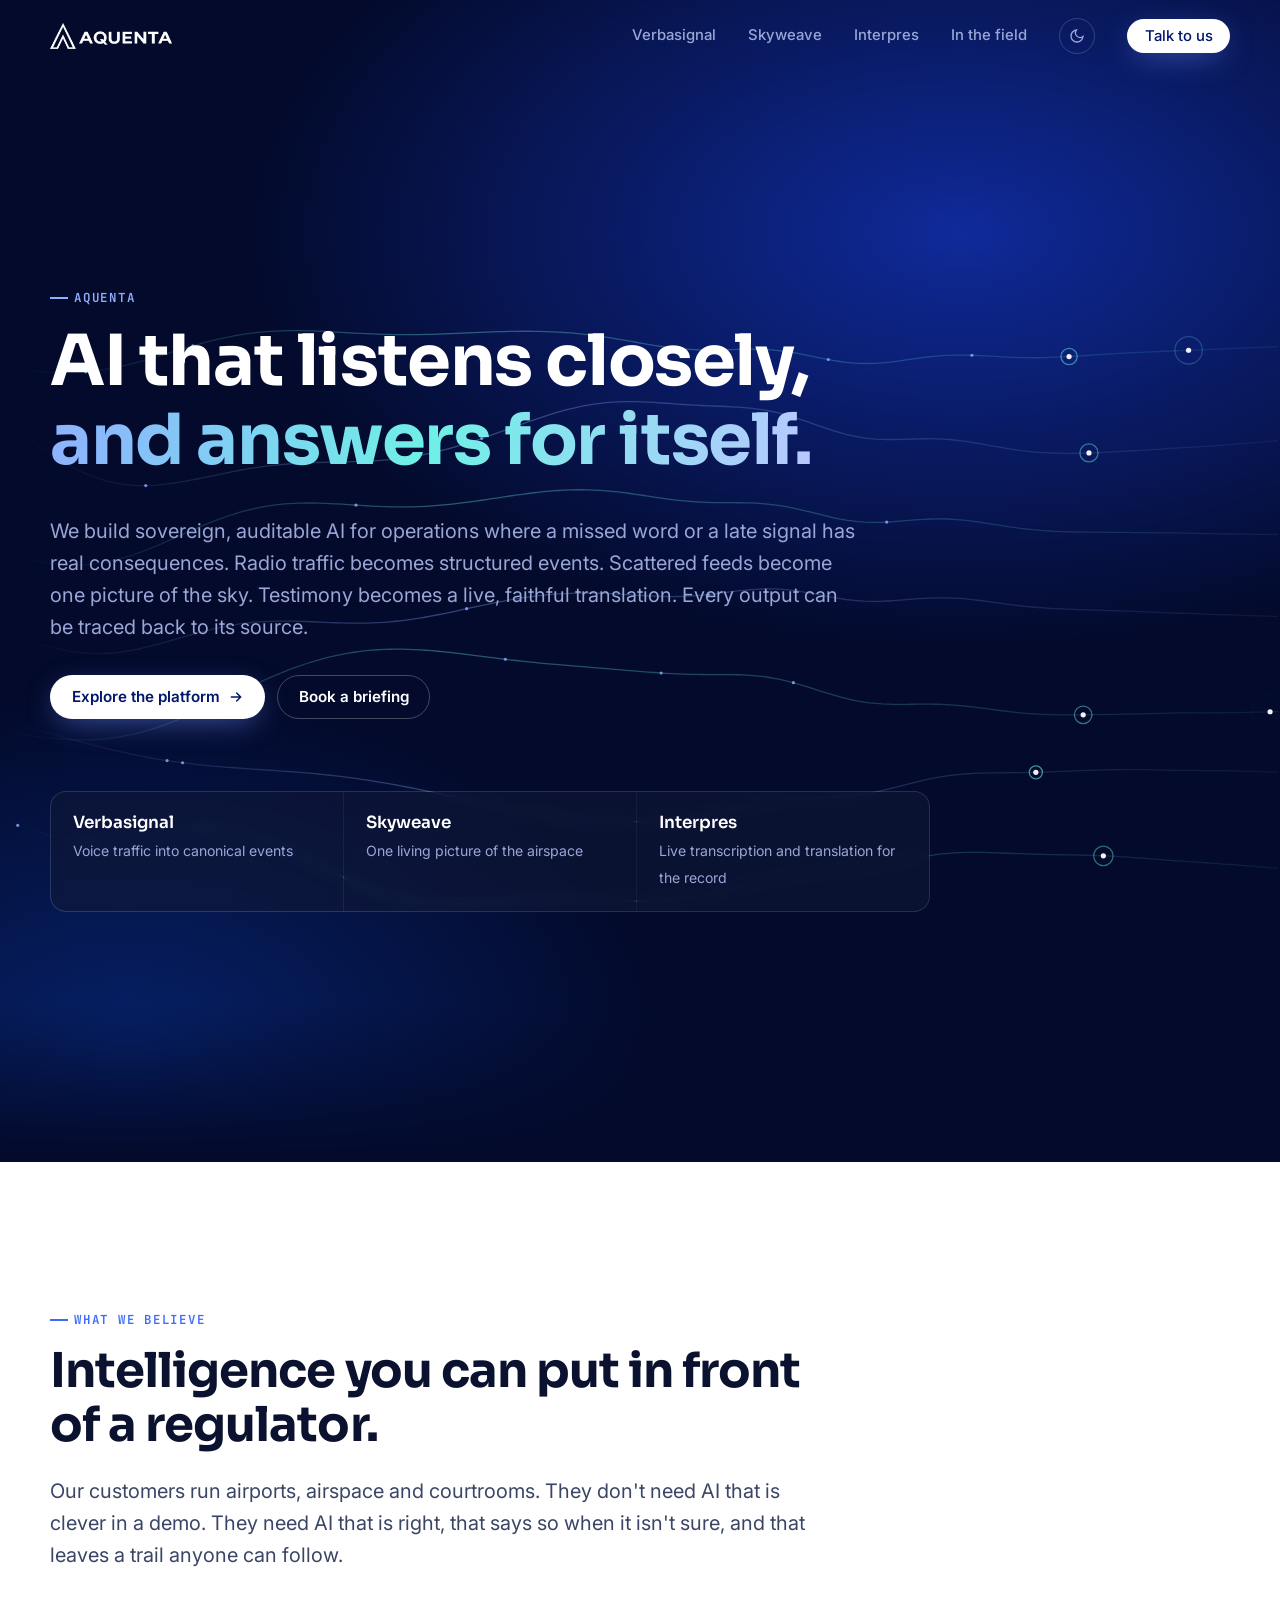
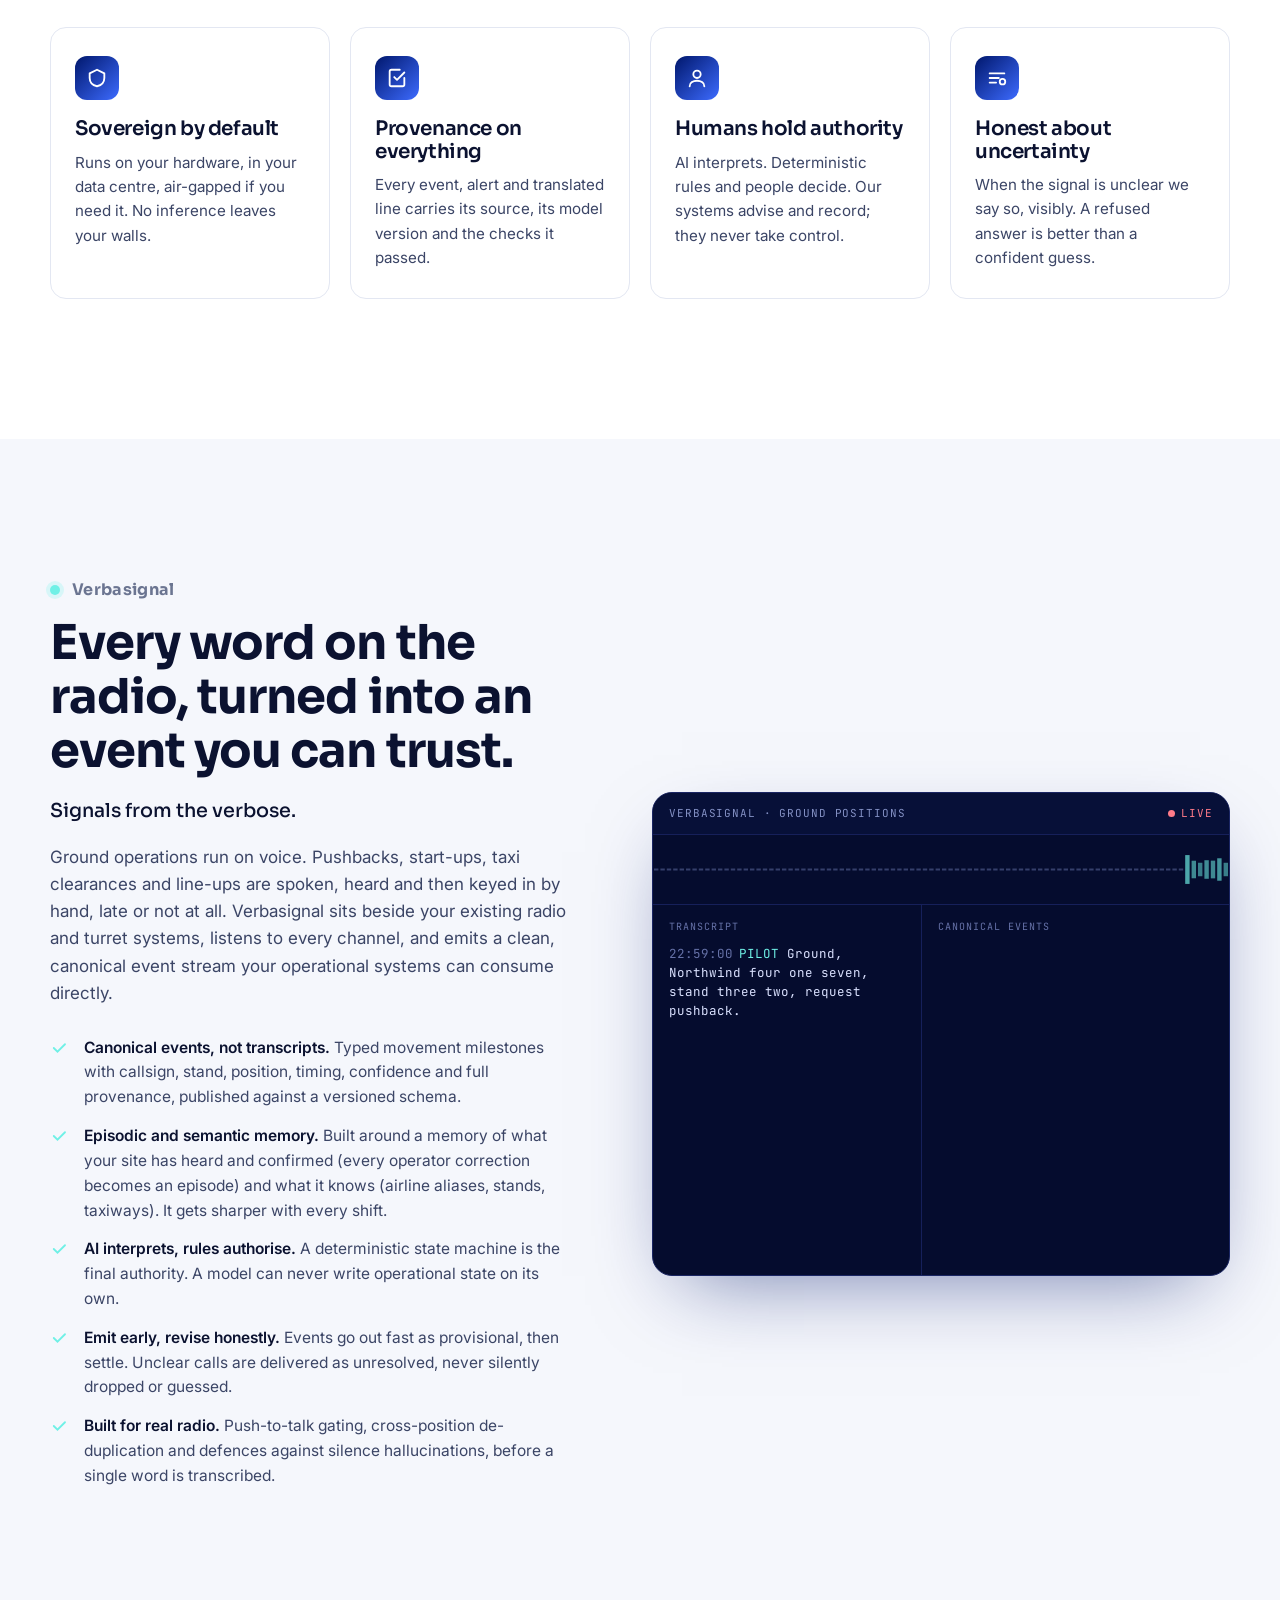
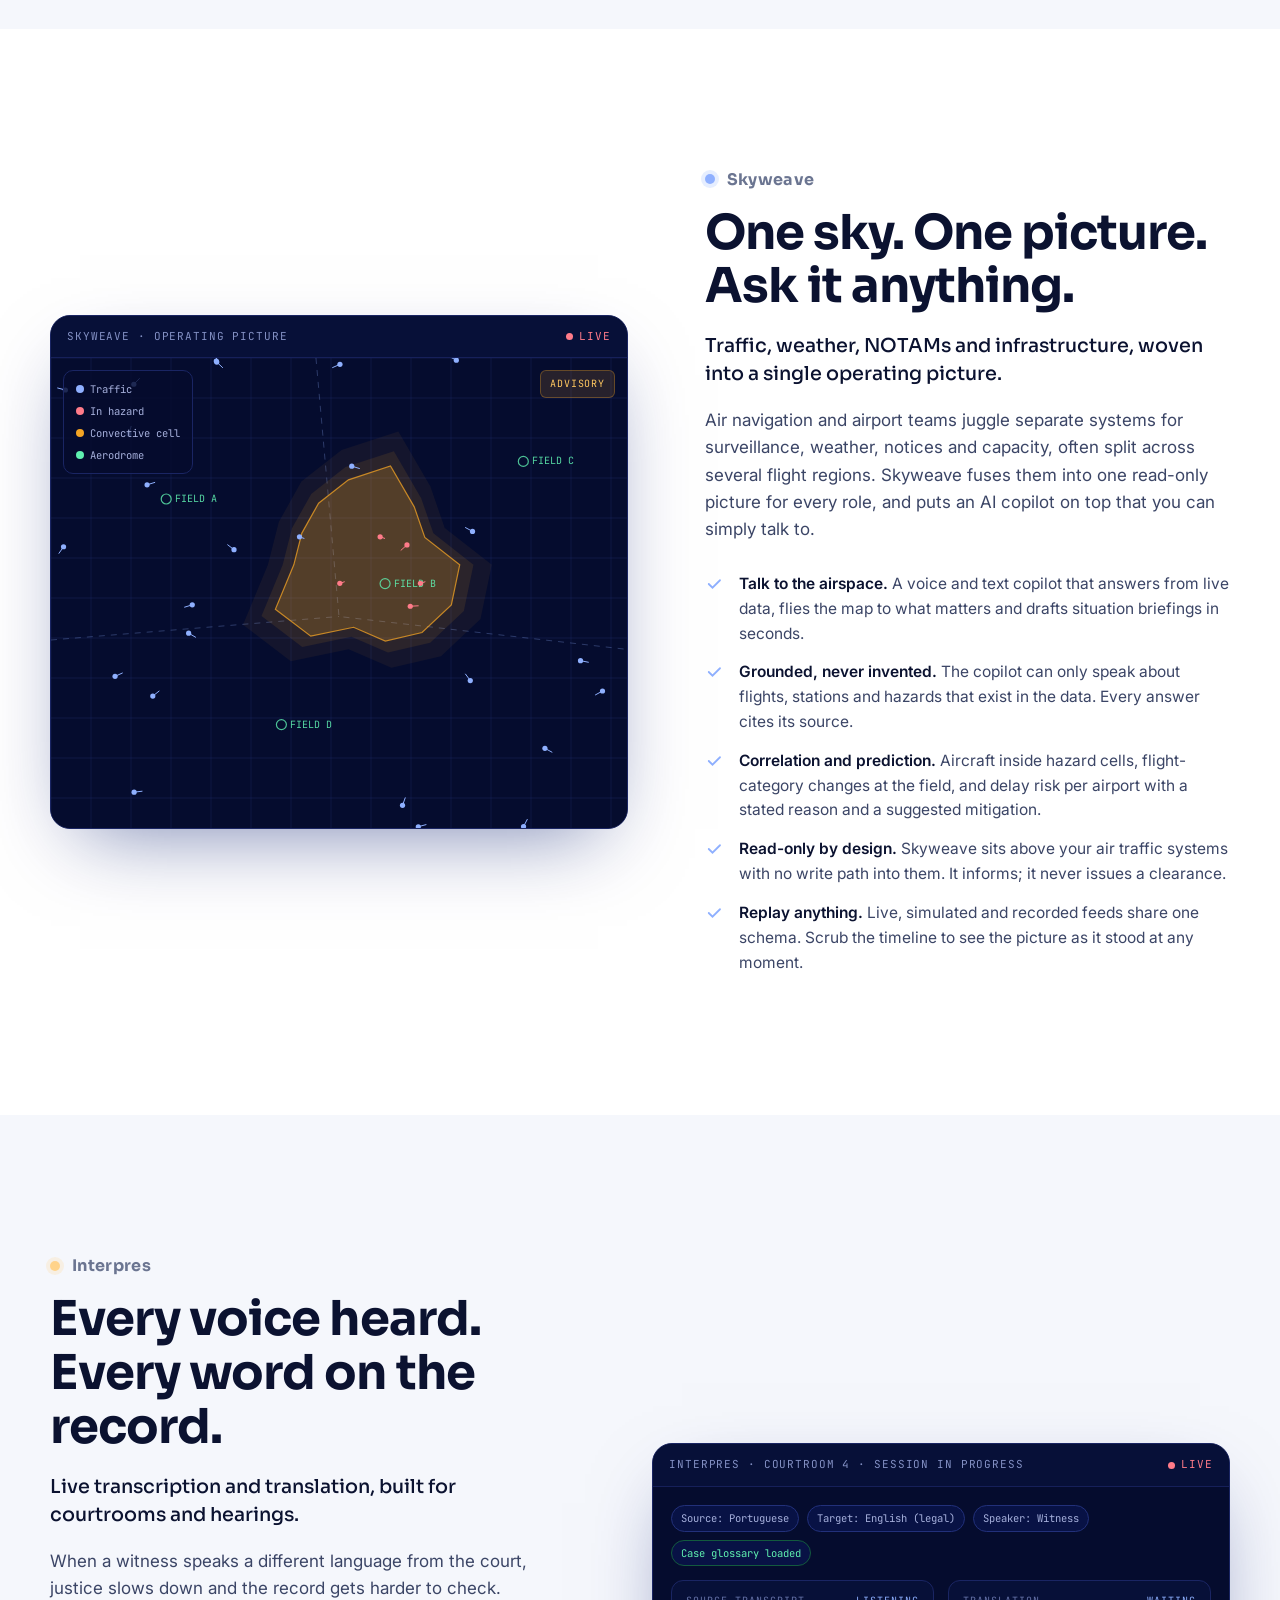
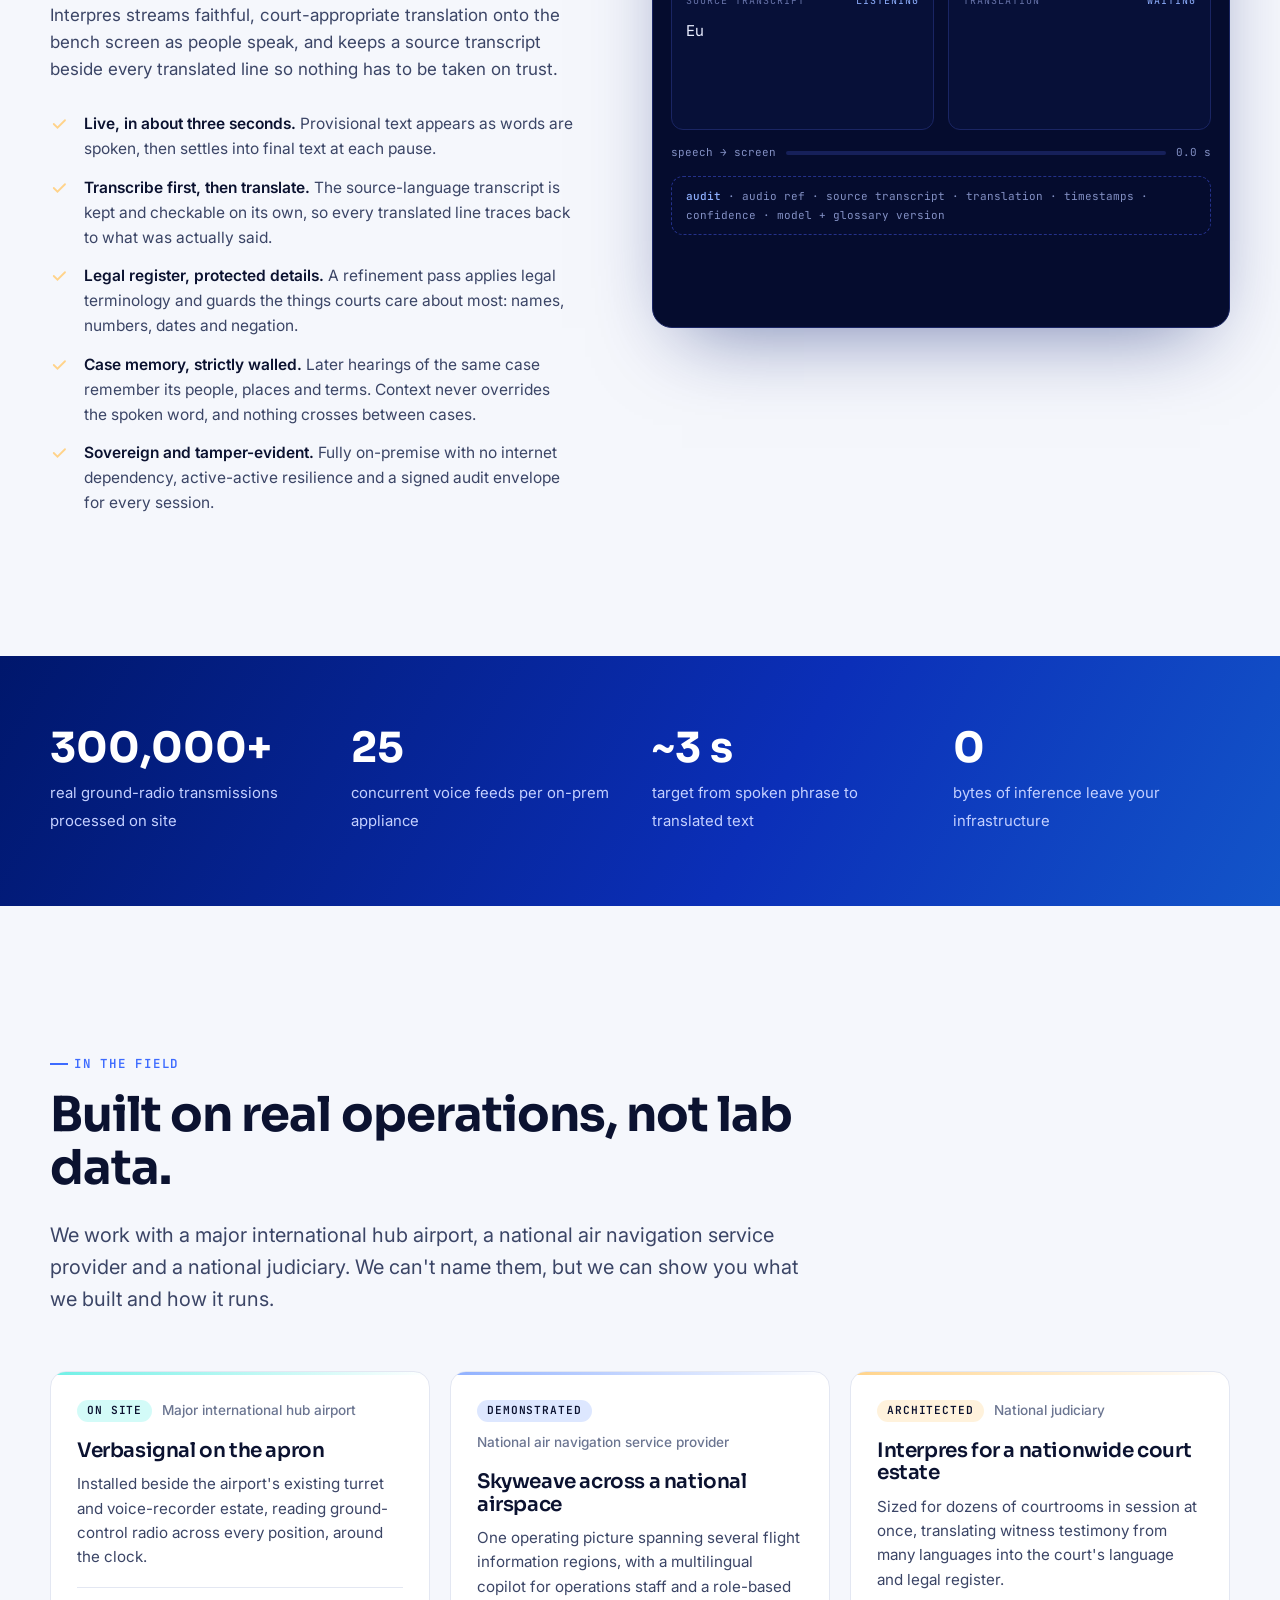
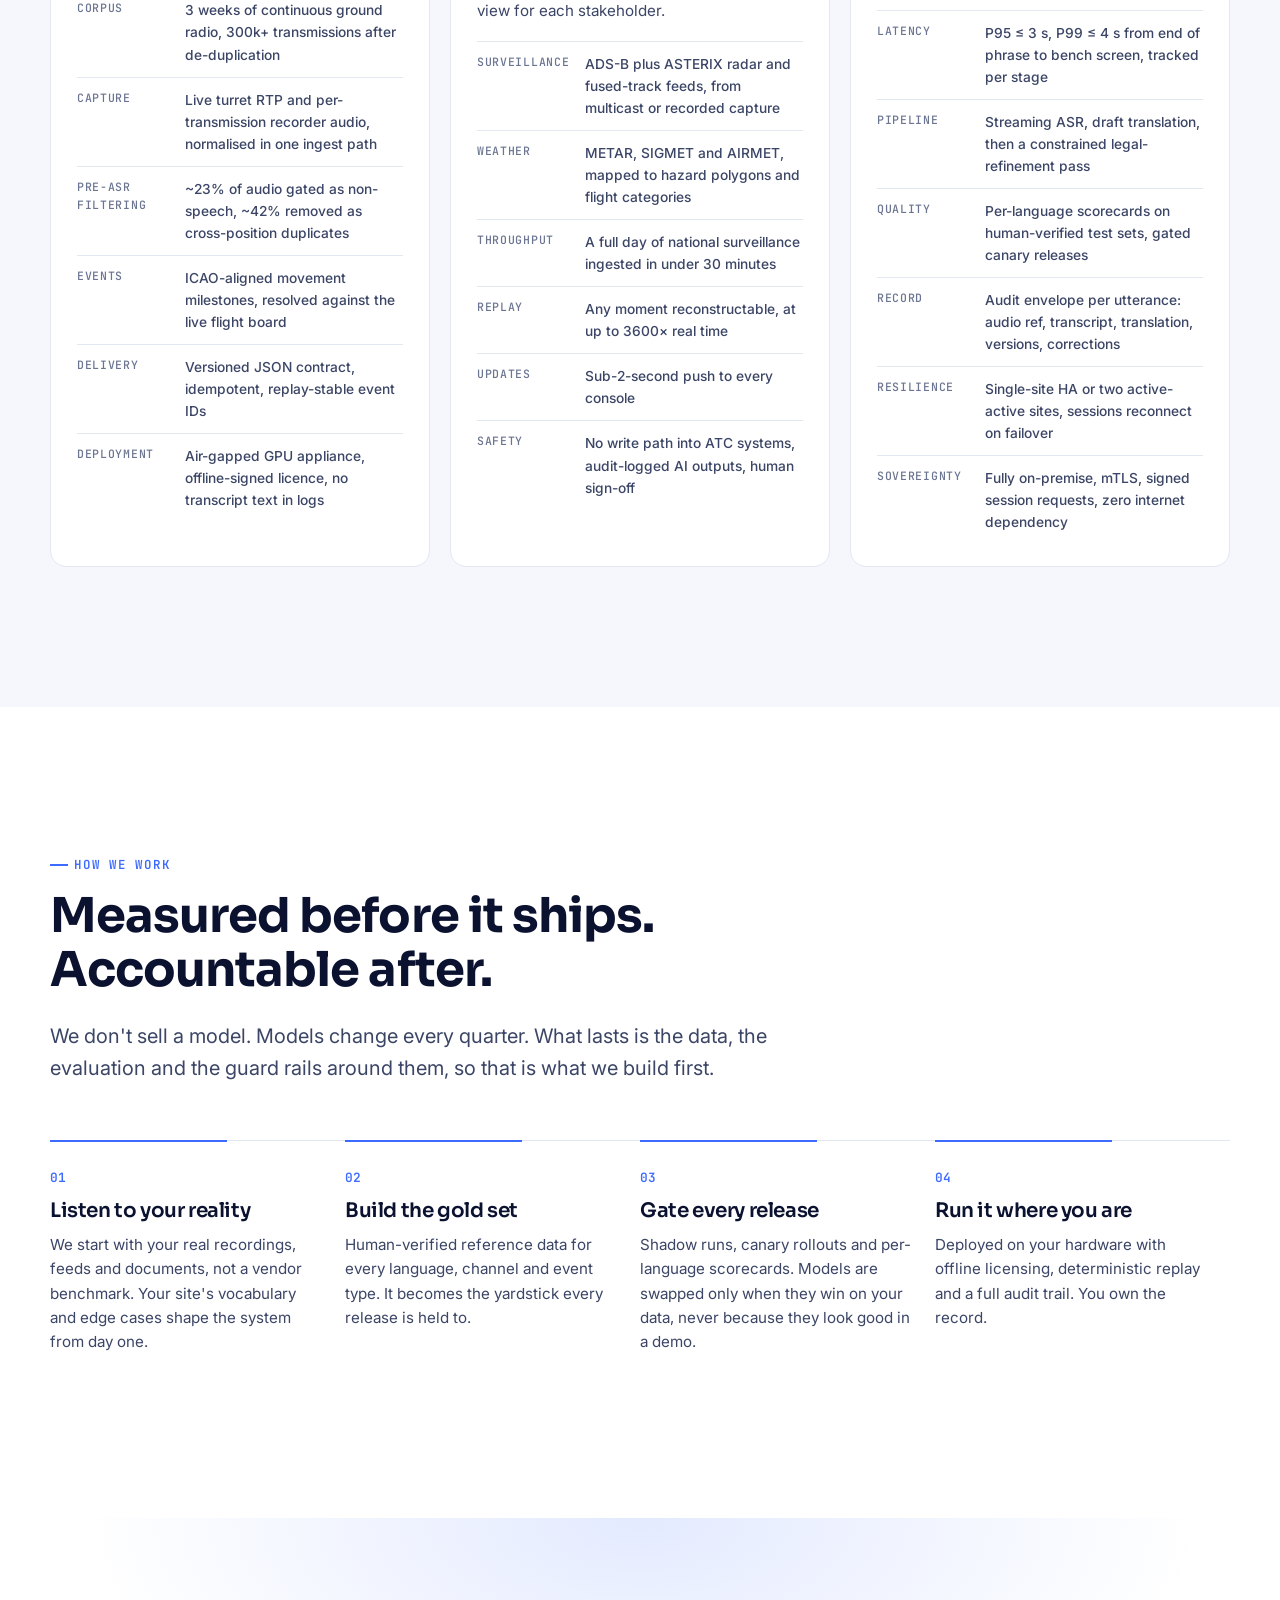
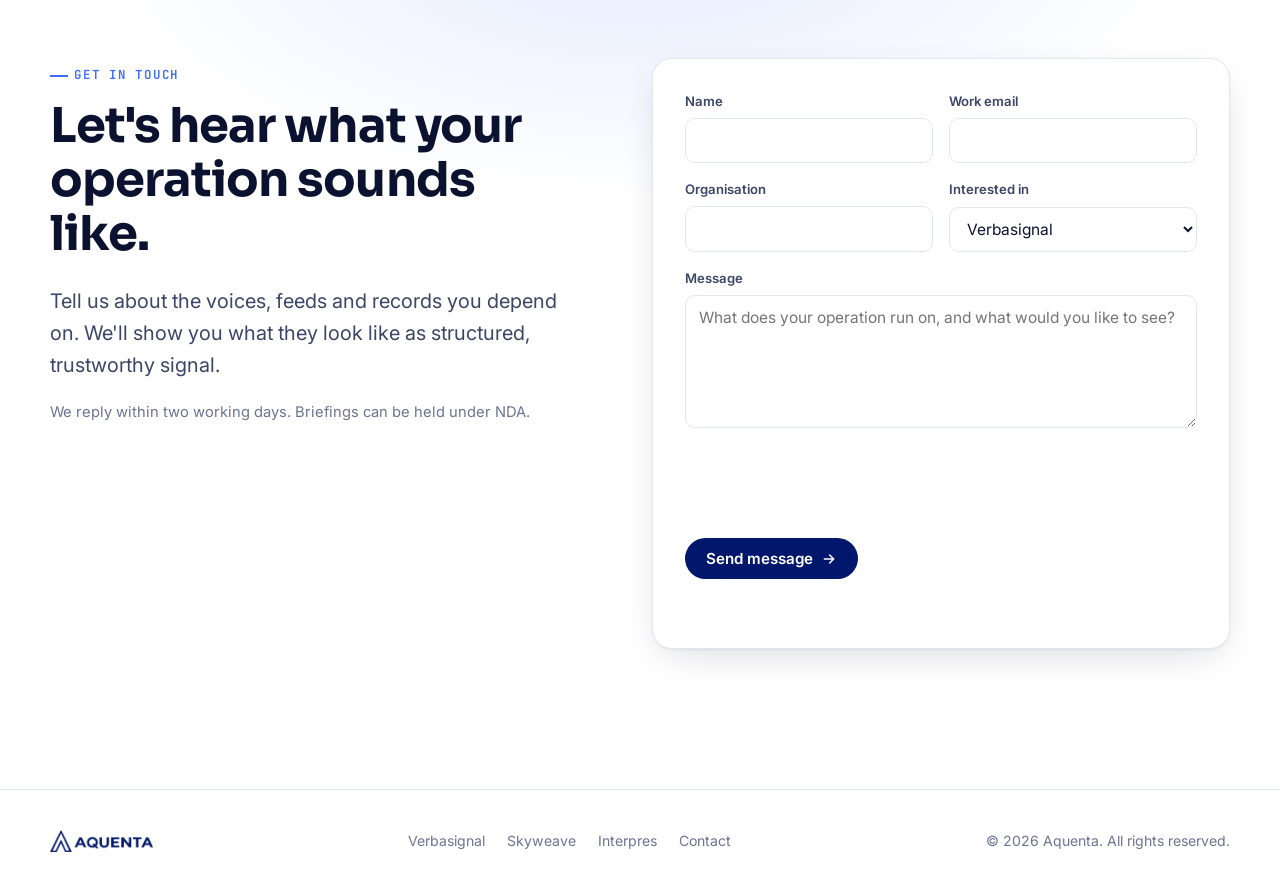
==== commit cbc3f32e: "Replace email link with captcha-protected contact form Contact section now posts to Web3Forms with h" ====
--- a/index.html
+++ b/index.html
@@ -286,13 +286,41 @@
 </section>
 
 <section id="contact" class="contact">
-  <div class="wrap reveal">
-    <div class="eyebrow">Get in touch</div>
-    <h2>Let's hear what your operation sounds like.</h2>
-    <p class="lede">Tell us about the voices, feeds and records you depend on. We'll show you what they look like as structured, trustworthy signal.</p>
-    <a class="btn btn-solid" href="mailto:a@aquenta.ai?subject=Briefing%20request">a@aquenta.ai
-      <svg width="16" height="16" viewBox="0 0 24 24" fill="none" stroke="currentColor" stroke-width="2.2" stroke-linecap="round"><path d="M5 12h14M13 6l6 6-6 6"/></svg>
-    </a>
+  <div class="wrap contact-grid">
+    <div class="contact-copy reveal">
+      <div class="eyebrow">Get in touch</div>
+      <h2>Let's hear what your operation sounds like.</h2>
+      <p class="lede">Tell us about the voices, feeds and records you depend on. We'll show you what they look like as structured, trustworthy signal.</p>
+      <p class="contact-note">We reply within two working days. Briefings can be held under NDA.</p>
+    </div>
+    <form class="contact-form reveal d1" id="contactForm" novalidate>
+      <!-- Web3Forms access key: public by design, it can only deliver mail to the Aquenta inbox. -->
+      <input type="hidden" name="access_key" value="363c88d4-940e-4012-abdd-8e64474339c4">
+      <input type="hidden" name="subject" value="Aquenta website enquiry">
+      <input type="hidden" name="from_name" value="aquenta.ai">
+      <input type="checkbox" name="botcheck" class="hp" tabindex="-1" autocomplete="off" aria-hidden="true">
+      <div class="row2">
+        <label>Name<input name="name" required autocomplete="name" maxlength="120"></label>
+        <label>Work email<input name="email" type="email" required autocomplete="email" maxlength="160"></label>
+      </div>
+      <div class="row2">
+        <label>Organisation<input name="organisation" autocomplete="organization" maxlength="160"></label>
+        <label>Interested in
+          <select name="interest">
+            <option>Verbasignal</option>
+            <option>Skyweave</option>
+            <option>Interpres</option>
+            <option>Something else</option>
+          </select>
+        </label>
+      </div>
+      <label>Message<textarea name="message" rows="5" required maxlength="4000" placeholder="What does your operation run on, and what would you like to see?"></textarea></label>
+      <div class="h-captcha" data-captcha="true"></div>
+      <button class="btn btn-solid" type="submit">Send message
+        <svg width="16" height="16" viewBox="0 0 24 24" fill="none" stroke="currentColor" stroke-width="2.2" stroke-linecap="round"><path d="M5 12h14M13 6l6 6-6 6"/></svg>
+      </button>
+      <p class="form-status" id="formStatus" role="status" aria-live="polite"></p>
+    </form>
   </div>
 </section>
 
@@ -314,6 +342,7 @@
   </div>
 </footer>
 
+<script src="https://web3forms.com/client/script.js" async defer></script>
 <script src="assets/js/main.js" defer></script>
 </body>
 </html>
--- a/assets/css/style.css
+++ b/assets/css/style.css
@@ -630,8 +630,58 @@
   text-align: center;
   background: radial-gradient(800px 400px at 50% 0%, color-mix(in srgb, var(--accent) 14%, transparent), transparent 70%);
 }
-.contact .lede { margin: 0 auto 2rem; }
-.contact .eyebrow::before { display: none; }
+.contact-grid {
+  display: grid;
+  grid-template-columns: 1fr 1.1fr;
+  gap: clamp(32px, 6vw, 80px);
+  align-items: start;
+  text-align: left;
+}
+@media (max-width: 900px) { .contact-grid { grid-template-columns: 1fr; } }
+.contact-grid > * { min-width: 0; }
+.contact-note { font-size: .92rem; color: var(--muted); }
+
+.contact-form {
+  display: grid;
+  gap: 16px;
+  padding: clamp(20px, 3vw, 32px);
+  border: 1px solid var(--line);
+  border-radius: 20px;
+  background: var(--card);
+  box-shadow: var(--shadow);
+}
+.contact-form .row2 { display: grid; grid-template-columns: 1fr 1fr; gap: 16px; }
+@media (max-width: 560px) { .contact-form .row2 { grid-template-columns: 1fr; } }
+.contact-form label {
+  display: grid;
+  gap: 6px;
+  font-size: .82rem;
+  font-weight: 600;
+  color: var(--ink-2);
+}
+.contact-form input, .contact-form select, .contact-form textarea {
+  width: 100%;
+  padding: 11px 13px;
+  border: 1px solid var(--line);
+  border-radius: 10px;
+  background: var(--bg);
+  color: var(--ink);
+  font: 400 .97rem/1.4 var(--font-body);
+  transition: border-color .2s, box-shadow .2s;
+}
+.contact-form textarea { resize: vertical; min-height: 120px; }
+.contact-form input:focus, .contact-form select:focus, .contact-form textarea:focus {
+  outline: none;
+  border-color: var(--accent);
+  box-shadow: 0 0 0 3px color-mix(in srgb, var(--accent) 22%, transparent);
+}
+.contact-form .btn { justify-self: start; border: 0; }
+.contact-form .btn:disabled { opacity: .6; cursor: progress; transform: none; }
+.contact-form .h-captcha { min-height: 78px; }
+.contact-form .hp { position: absolute; left: -9999px; width: 1px; height: 1px; opacity: 0; }
+.form-status { margin: 0; min-height: 1.4em; font-size: .92rem; }
+.form-status.ok { color: var(--green); }
+.form-status.err { color: var(--red); }
 
 /* Footer */
 
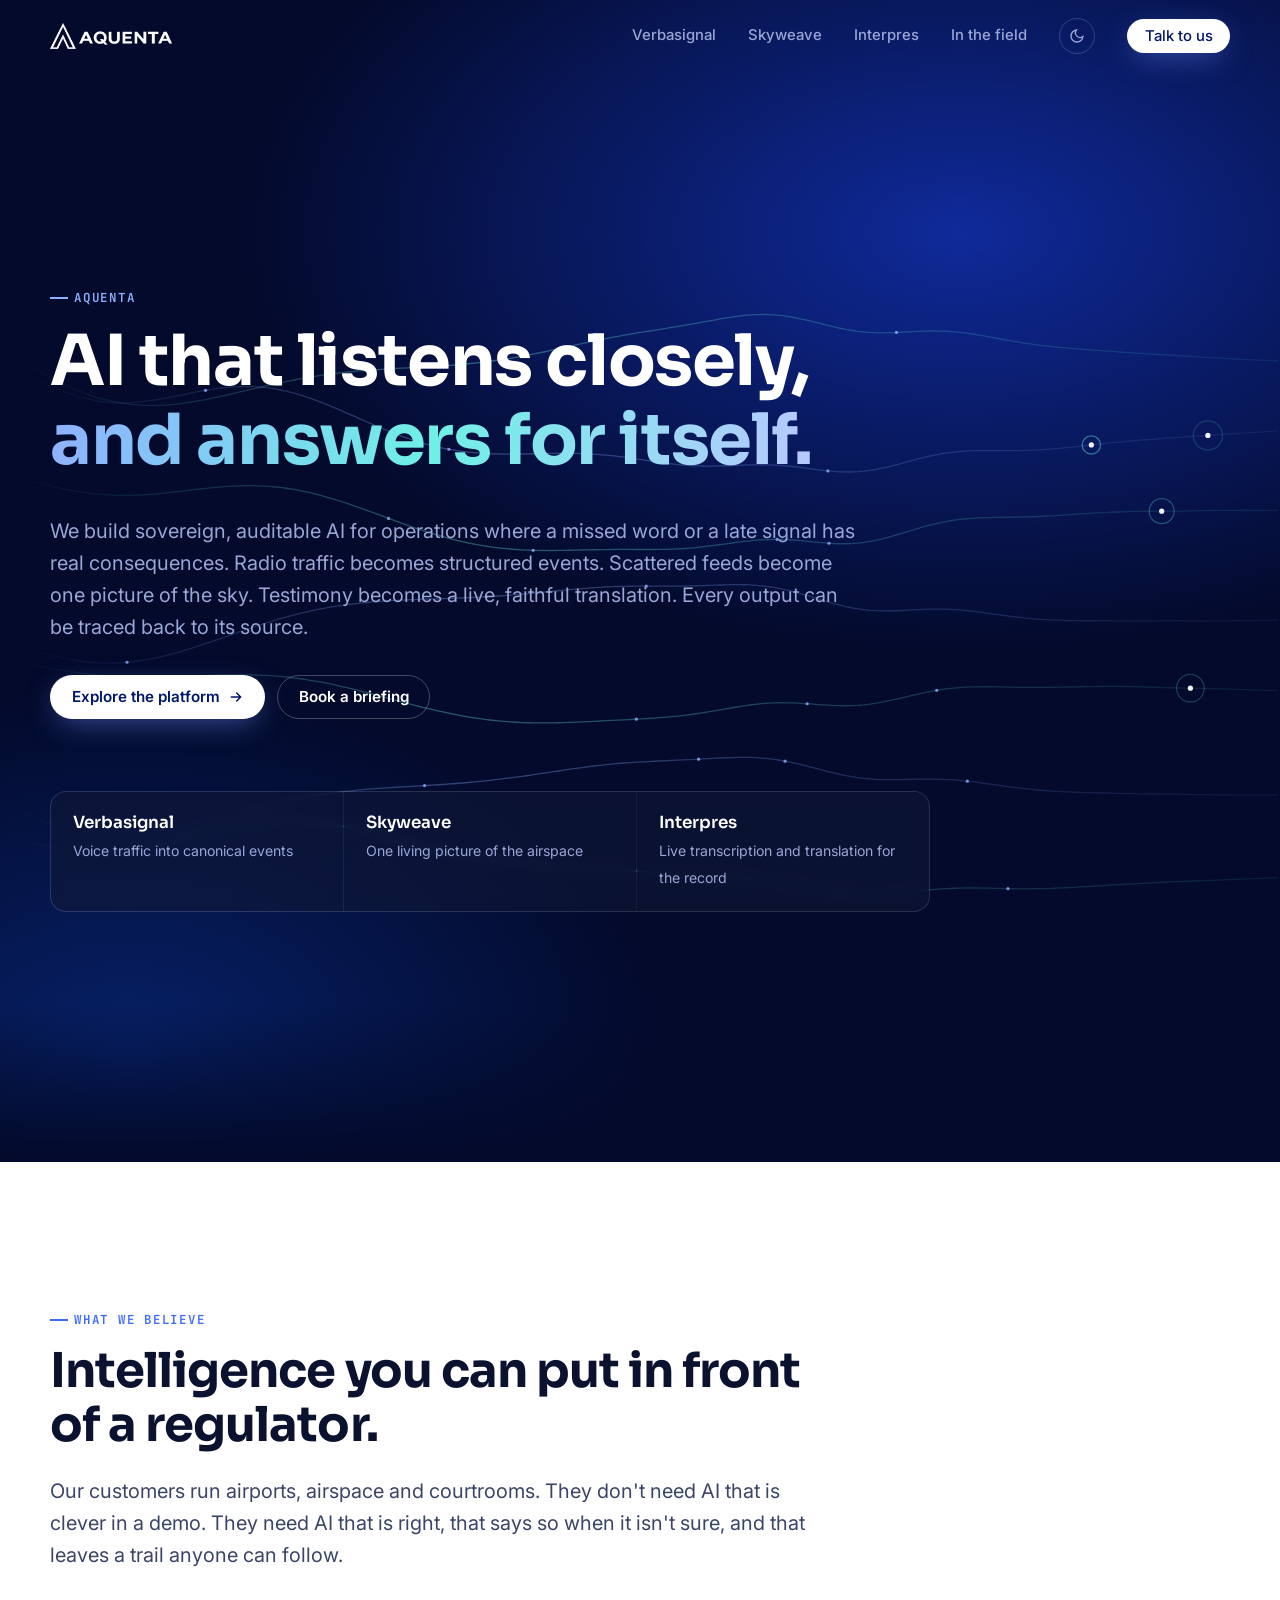
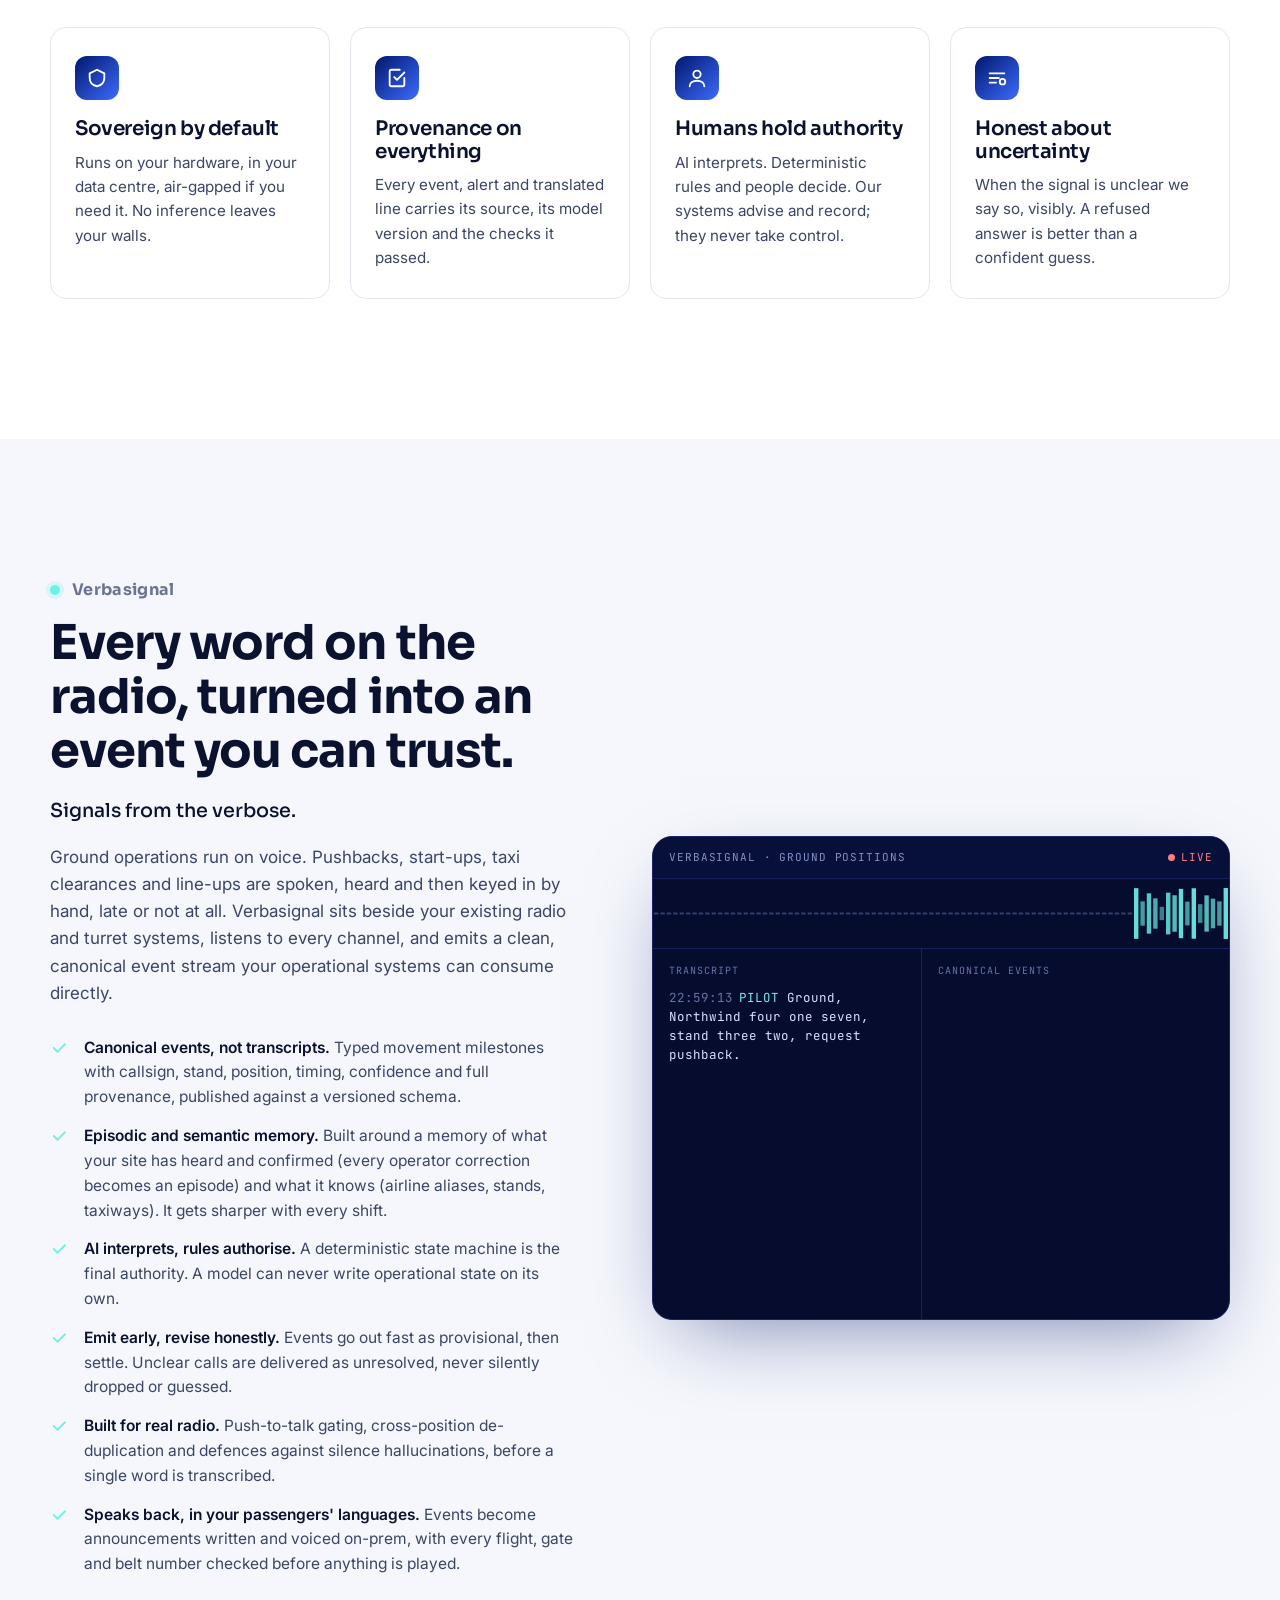
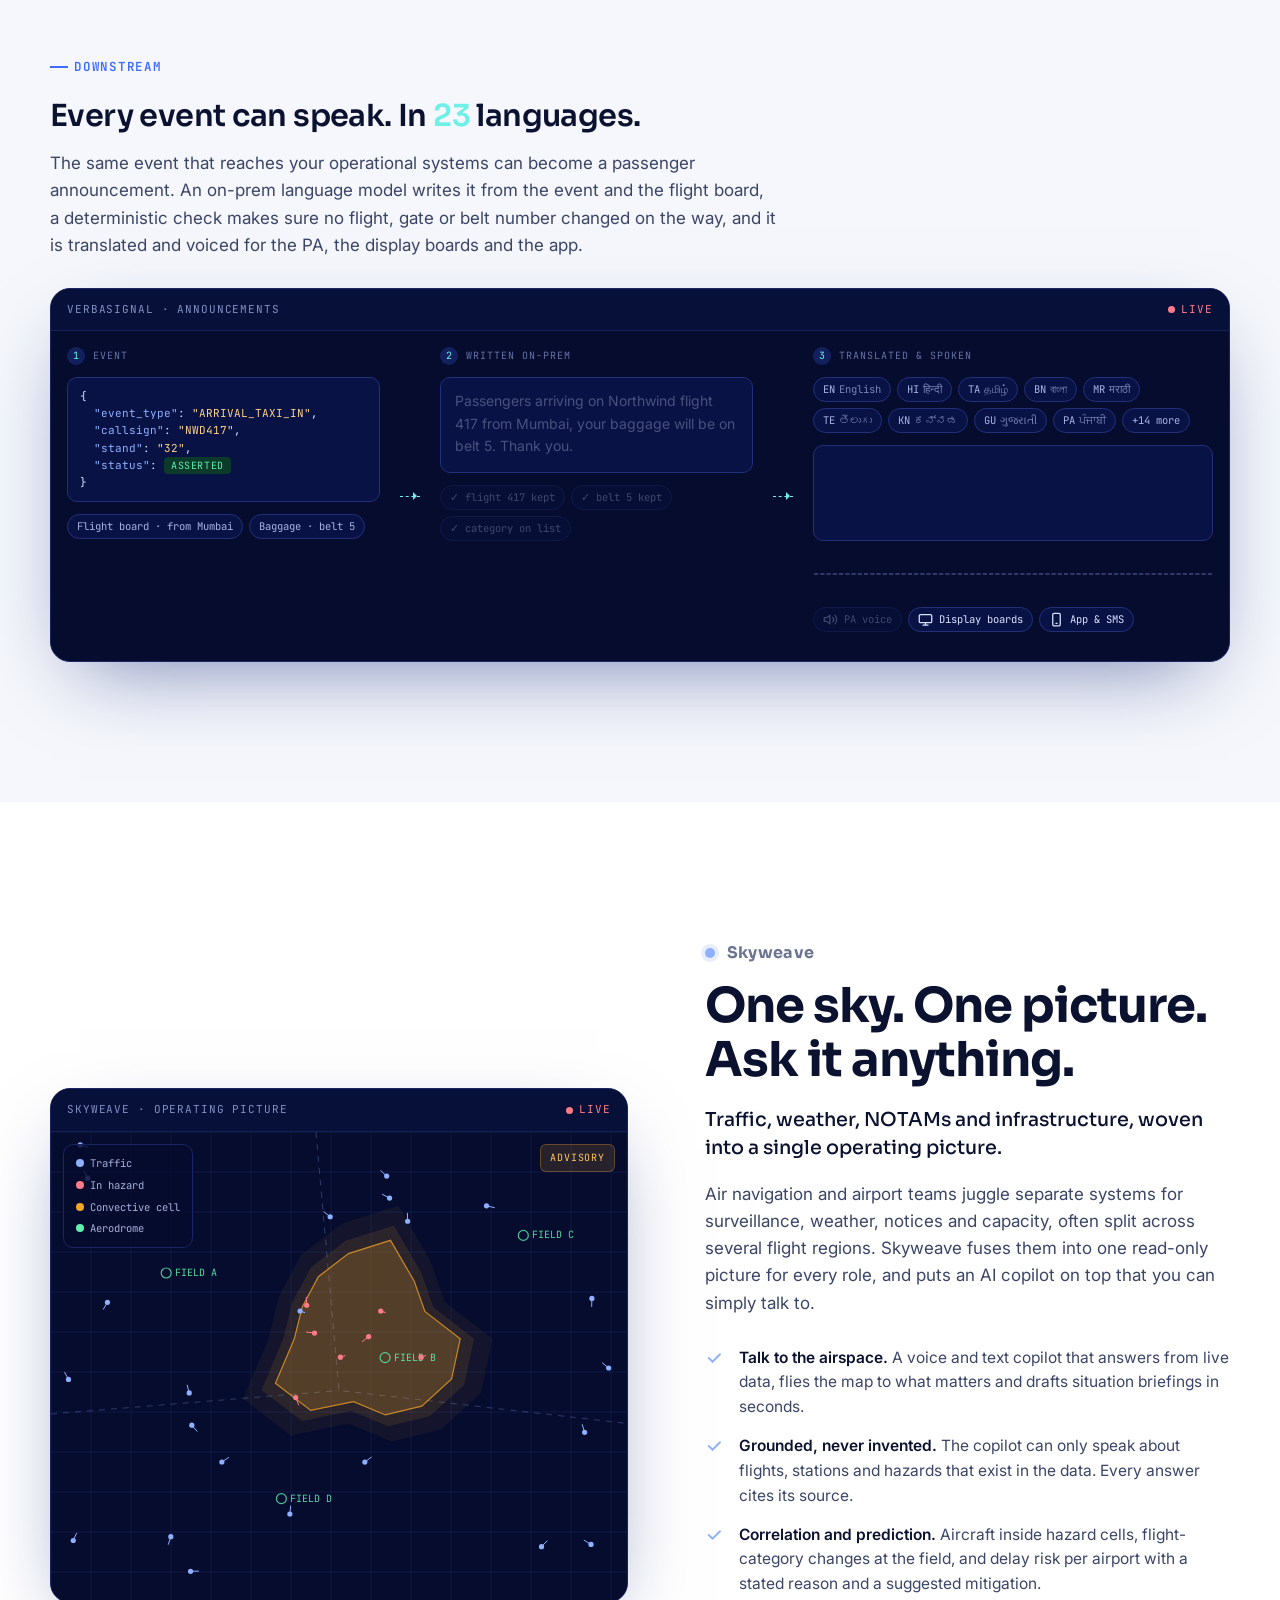
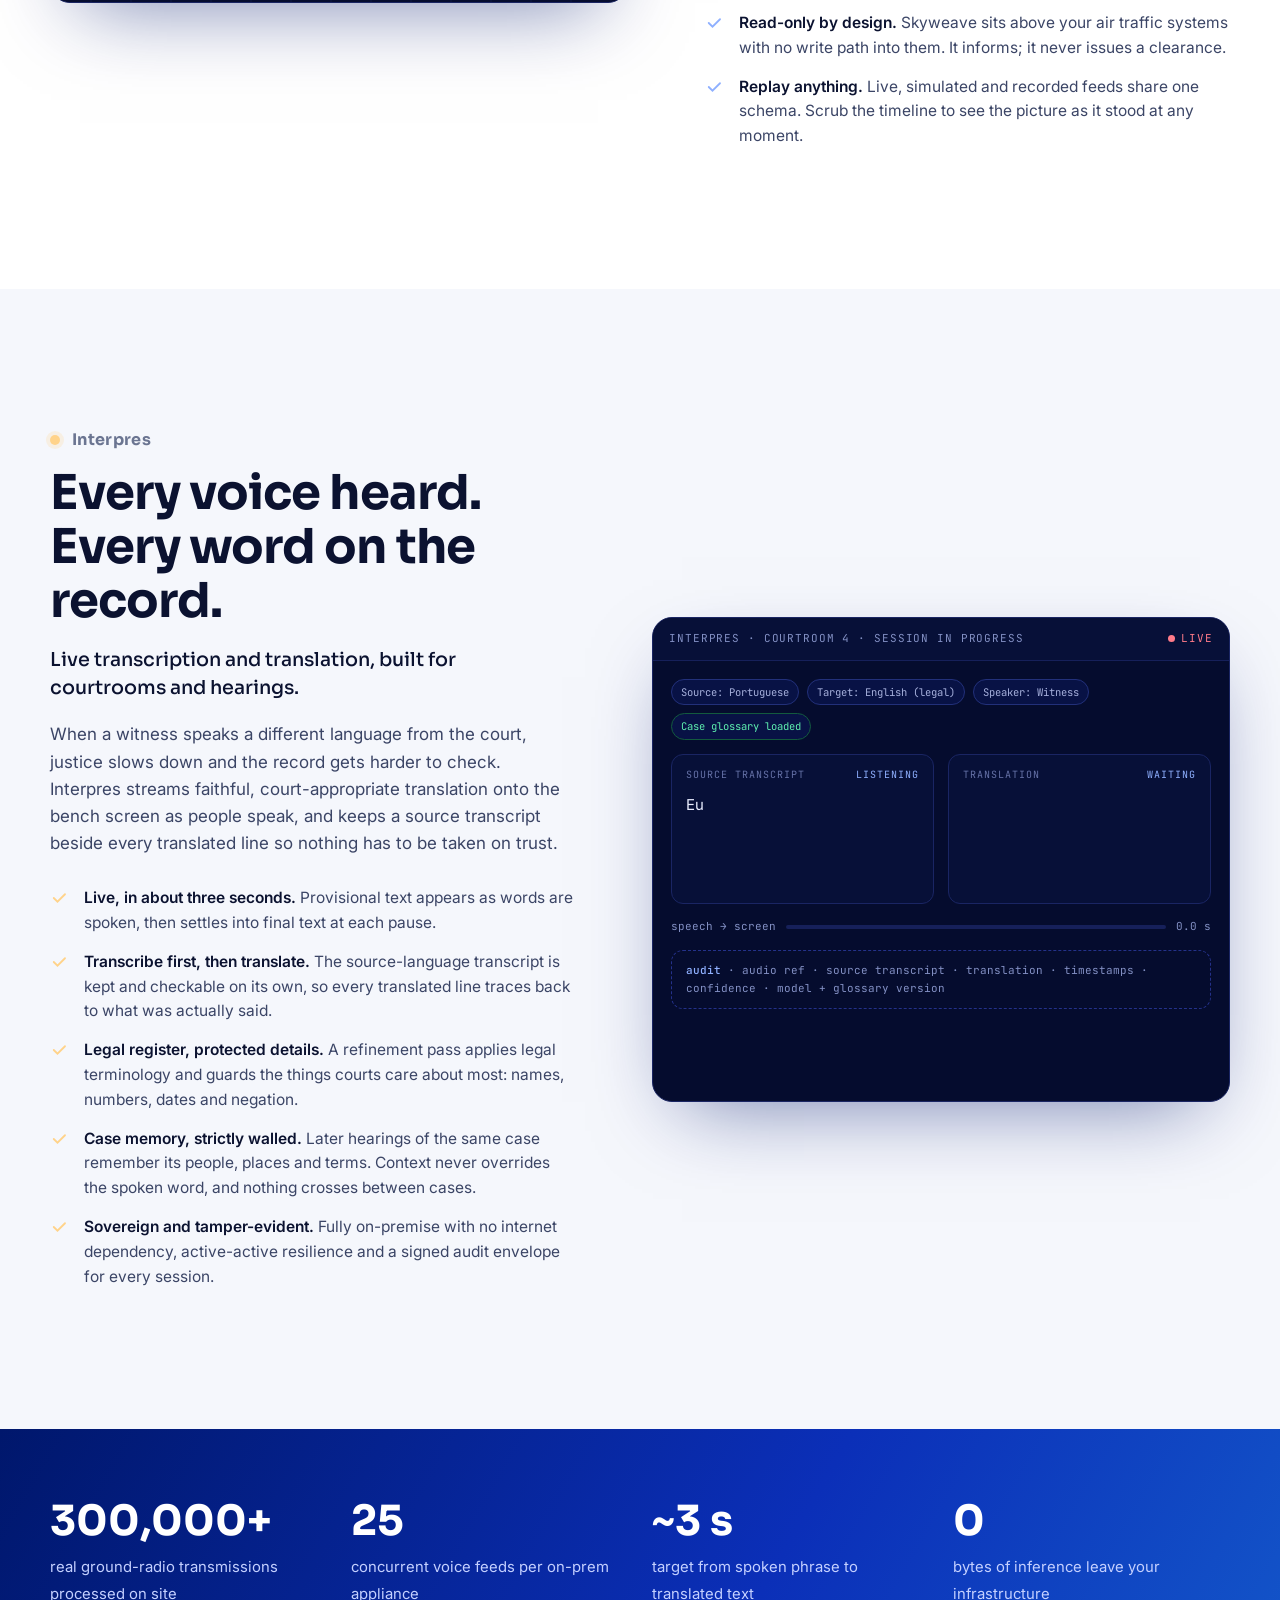
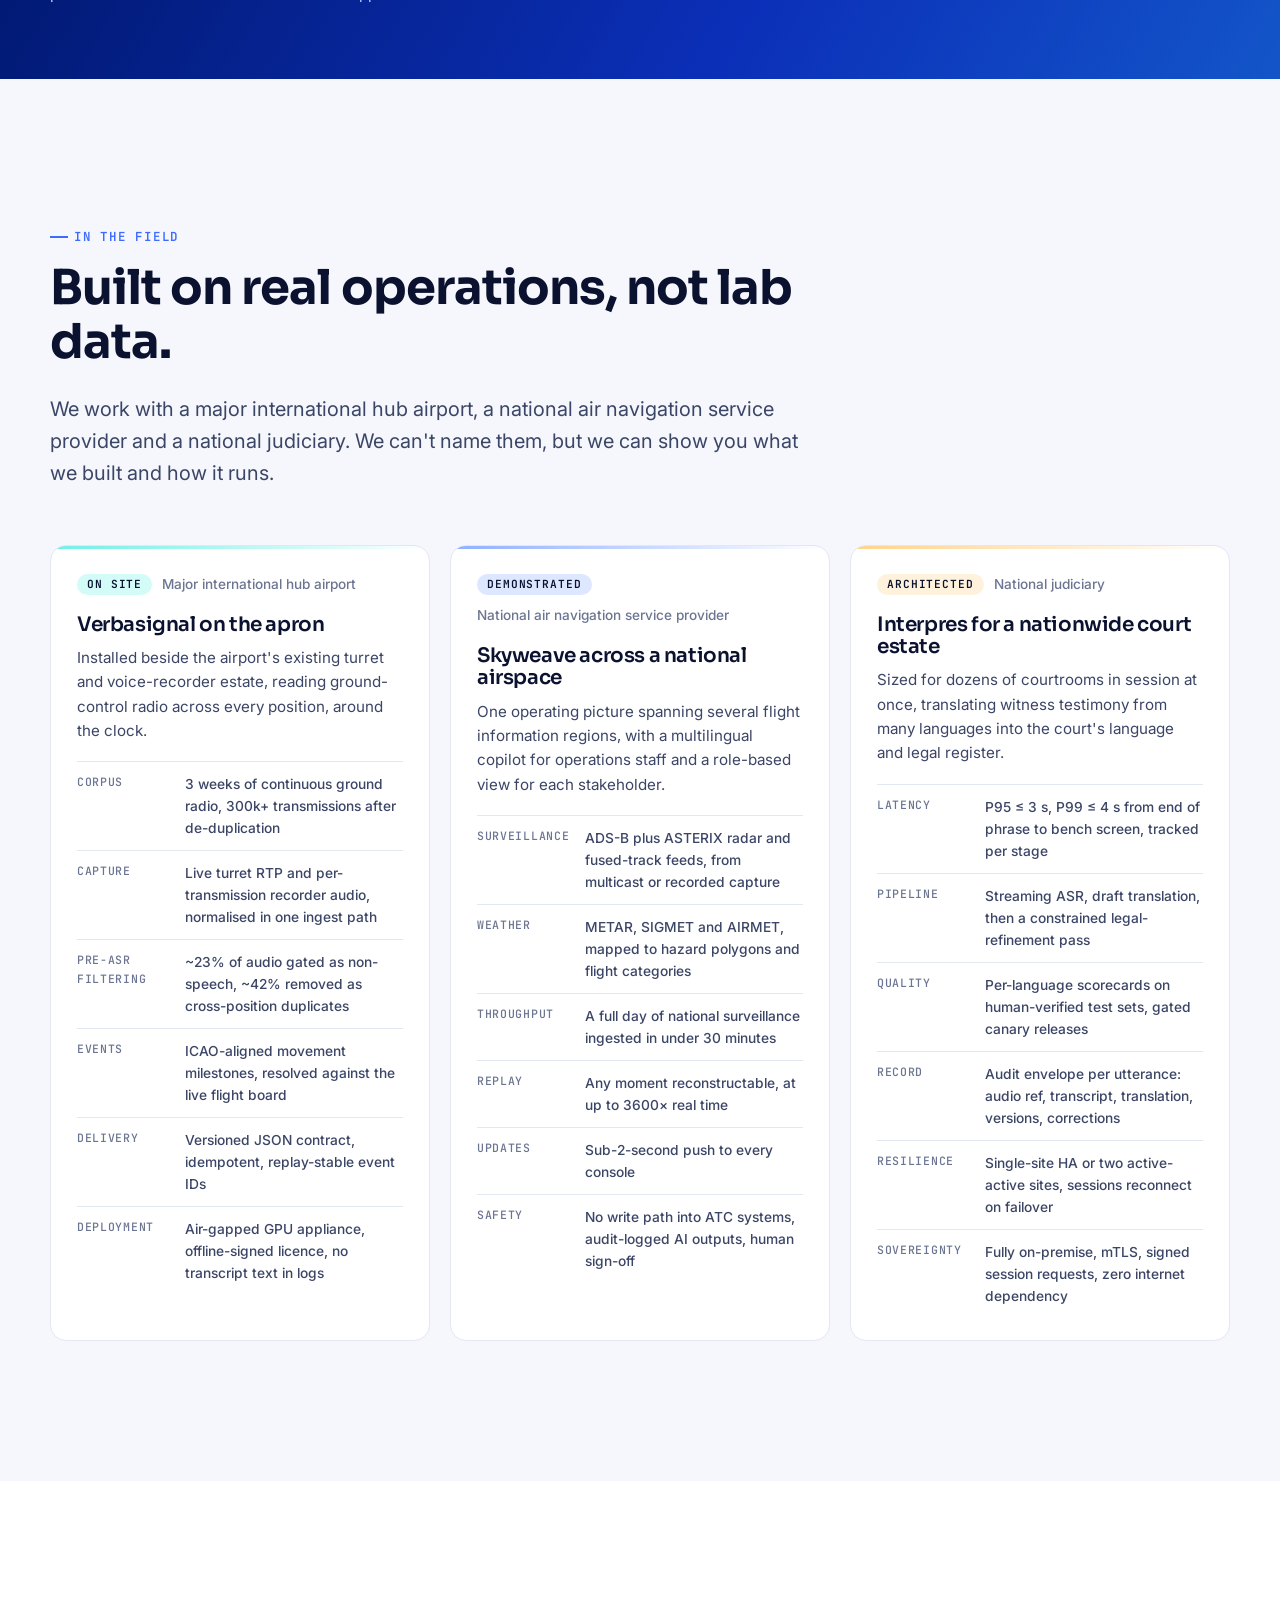
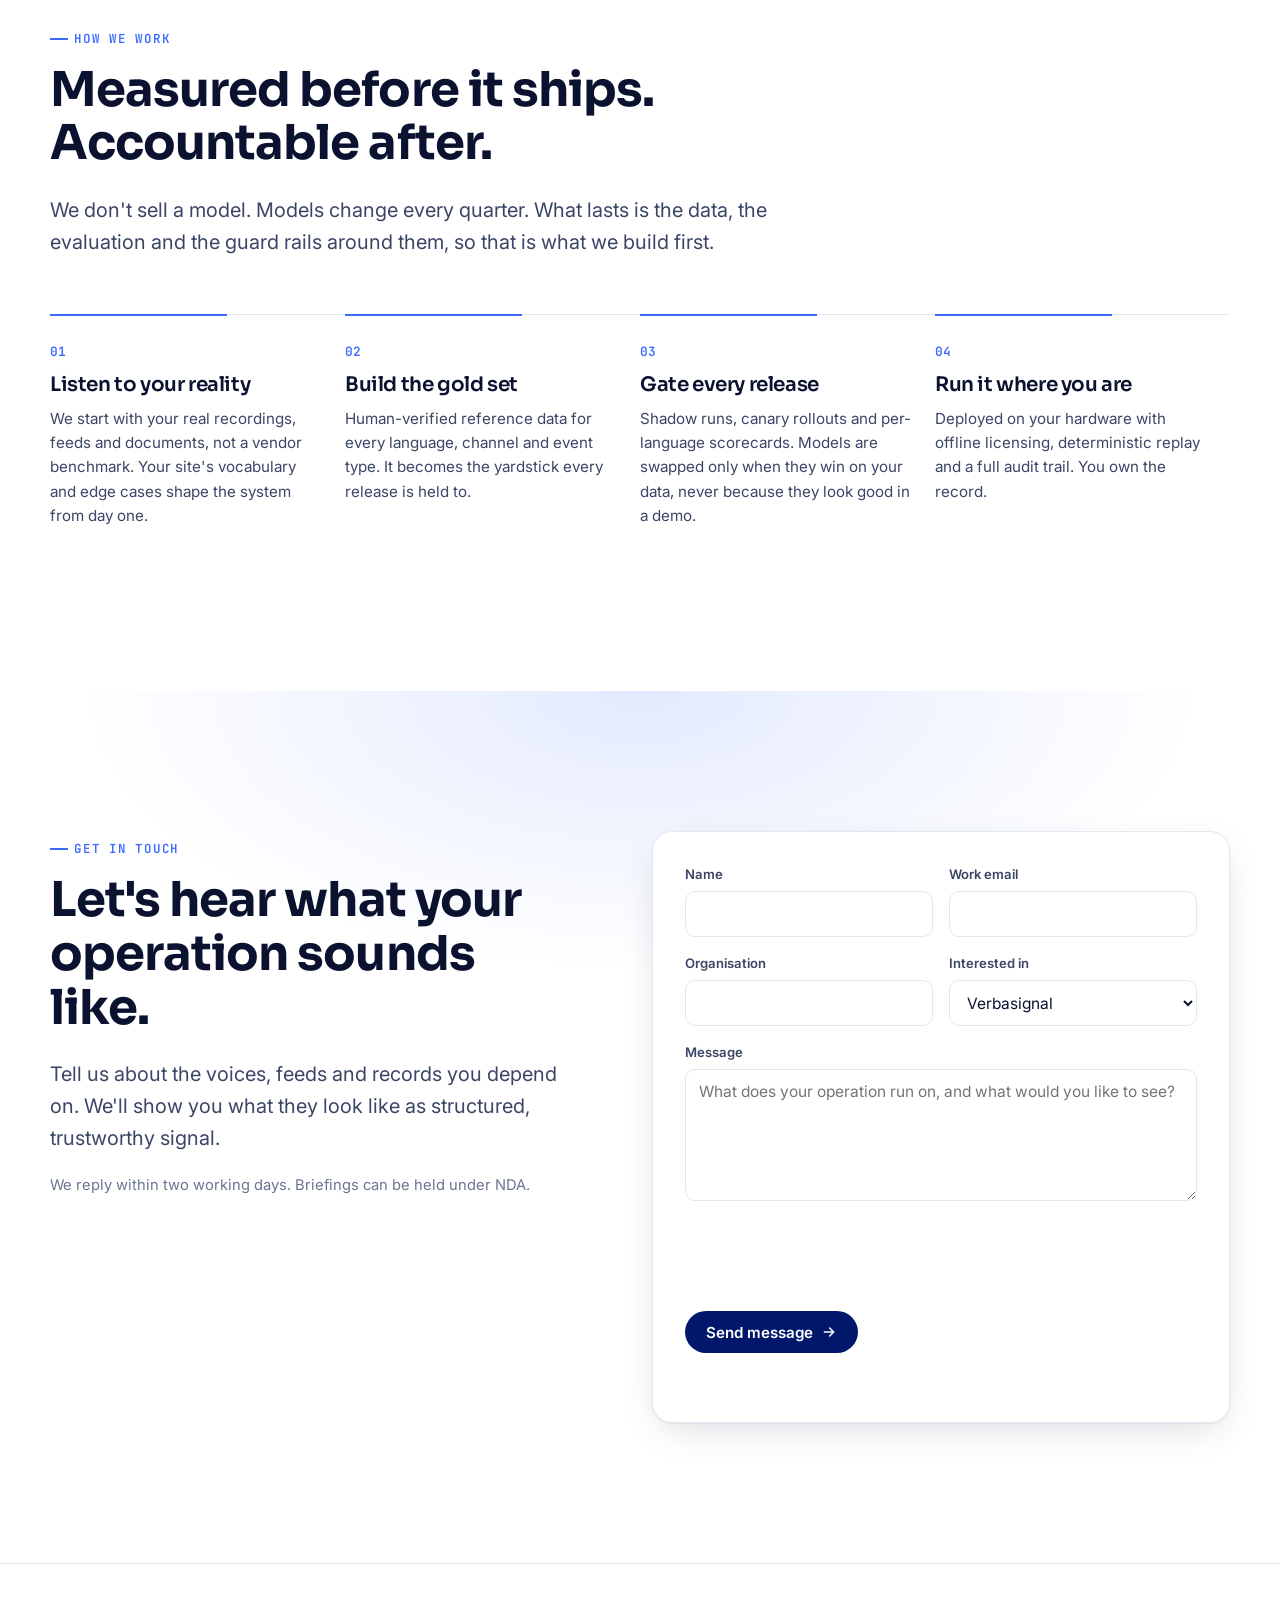
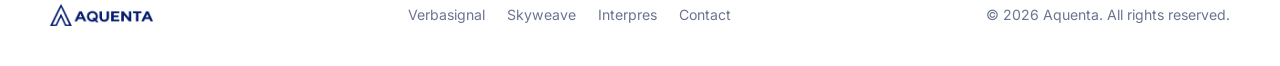
==== commit aaf222d5: "Show Verbasignal events becoming announcements in 23 languages A downstream panel under the Verbasig" ====
--- a/index.html
+++ b/index.html
@@ -111,6 +111,7 @@
         <li><svg width="18" height="18" viewBox="0 0 24 24" fill="none" stroke="currentColor" stroke-width="2.4" stroke-linecap="round"><path d="M5 12l5 5L20 7"/></svg><span><b>AI interprets, rules authorise.</b> A deterministic state machine is the final authority. A model can never write operational state on its own.</span></li>
         <li><svg width="18" height="18" viewBox="0 0 24 24" fill="none" stroke="currentColor" stroke-width="2.4" stroke-linecap="round"><path d="M5 12l5 5L20 7"/></svg><span><b>Emit early, revise honestly.</b> Events go out fast as provisional, then settle. Unclear calls are delivered as unresolved, never silently dropped or guessed.</span></li>
         <li><svg width="18" height="18" viewBox="0 0 24 24" fill="none" stroke="currentColor" stroke-width="2.4" stroke-linecap="round"><path d="M5 12l5 5L20 7"/></svg><span><b>Built for real radio.</b> Push-to-talk gating, cross-position de-duplication and defences against silence hallucinations, before a single word is transcribed.</span></li>
+        <li><svg width="18" height="18" viewBox="0 0 24 24" fill="none" stroke="currentColor" stroke-width="2.4" stroke-linecap="round"><path d="M5 12l5 5L20 7"/></svg><span><b>Speaks back, in your passengers' languages.</b> Events become announcements written and voiced on-prem, with every flight, gate and belt number checked before anything is played.</span></li>
       </ul>
     </div>
     <div class="demo reveal d1" aria-label="Animated example: radio transcript becoming structured events">
@@ -125,6 +126,51 @@
           <div>
             <div class="vs-label">Canonical events</div>
             <div id="vsEvents"></div>
+          </div>
+        </div>
+      </div>
+    </div>
+  </div>
+
+  <div class="wrap">
+    <div class="va reveal" id="vaDownstream">
+      <div class="va-head">
+        <div class="eyebrow">Downstream</div>
+        <h3>Every event can speak. In <span id="vaCount">23</span> languages.</h3>
+        <p>The same event that reaches your operational systems can become a passenger announcement. An on-prem language model writes it from the event and the flight board, a deterministic check makes sure no flight, gate or belt number changed on the way, and it is translated and voiced for the PA, the display boards and the app.</p>
+      </div>
+      <div class="demo va-demo" aria-label="Animated example: an operational event becoming a spoken announcement in several languages">
+        <div class="demo-bar"><span>Verbasignal · Announcements</span><span class="live">Live</span></div>
+        <div class="va-flow">
+          <div class="va-step">
+            <div class="vs-label"><span class="va-n">1</span> Event</div>
+            <div class="vs-event show va-json" id="vaEvent"></div>
+            <div class="va-ctx">
+              <span class="va-chip">Flight board · from Mumbai</span>
+              <span class="va-chip">Baggage · belt 5</span>
+            </div>
+          </div>
+          <div class="va-arrow" aria-hidden="true"></div>
+          <div class="va-step">
+            <div class="vs-label"><span class="va-n">2</span> Written on-prem</div>
+            <div class="va-card va-en" id="vaWritten"></div>
+            <div class="va-checks" id="vaChecks">
+              <span class="va-check">flight 417 kept</span>
+              <span class="va-check">belt 5 kept</span>
+              <span class="va-check">category on list</span>
+            </div>
+          </div>
+          <div class="va-arrow" aria-hidden="true"></div>
+          <div class="va-step">
+            <div class="vs-label"><span class="va-n">3</span> Translated &amp; spoken</div>
+            <div class="va-langs" id="vaLangs" role="list"></div>
+            <div class="va-card va-said" id="vaSaid" aria-live="off"></div>
+            <canvas class="va-wave" id="vaWave"></canvas>
+            <div class="va-out">
+              <span class="va-dest" id="vaPA"><svg width="15" height="15" viewBox="0 0 24 24" fill="none" stroke="currentColor" stroke-width="2" stroke-linecap="round" stroke-linejoin="round"><path d="M11 5L6 9H2v6h4l5 4z"/><path d="M15.5 8.5a5 5 0 010 7M19 5a10 10 0 010 14"/></svg>PA voice</span>
+              <span class="va-dest on"><svg width="15" height="15" viewBox="0 0 24 24" fill="none" stroke="currentColor" stroke-width="2" stroke-linecap="round" stroke-linejoin="round"><rect x="2" y="4" width="20" height="13" rx="2"/><path d="M8 21h8M12 17v4"/></svg>Display boards</span>
+              <span class="va-dest on"><svg width="15" height="15" viewBox="0 0 24 24" fill="none" stroke="currentColor" stroke-width="2" stroke-linecap="round" stroke-linejoin="round"><rect x="6" y="2" width="12" height="20" rx="2"/><path d="M11 18h2"/></svg>App &amp; SMS</span>
+            </div>
           </div>
         </div>
       </div>
--- a/assets/css/style.css
+++ b/assets/css/style.css
@@ -434,6 +434,68 @@
   .vs-cols > div + div { border-left: 0; border-top: 1px solid #16205a; }
 }
 
+/* Verbasignal downstream: announcements */
+
+.va { margin-top: 4.5rem; }
+.va-head { max-width: 760px; margin-bottom: 1.8rem; }
+.va-head h3 { font: 600 clamp(1.4rem, 2.4vw, 1.9rem)/1.25 var(--font-head); color: var(--ink); margin: .2em 0 .5em; }
+.va-head h3 span { color: var(--c, var(--accent)); }
+.va-head p { color: var(--ink-2); max-width: 66ch; }
+.va-flow {
+  display: grid;
+  grid-template-columns: 1fr 28px 1fr 28px 1.25fr;
+  align-items: stretch;
+  min-height: 330px;
+}
+.va-step { padding: 16px; display: flex; flex-direction: column; gap: 12px; min-width: 0; }
+.va-step .vs-label { display: flex; align-items: center; gap: 8px; margin: 0; }
+.va-n {
+  display: inline-grid; place-items: center;
+  width: 18px; height: 18px; border-radius: 50%;
+  background: #12205e; color: #6ff0e6; font-size: 10px; letter-spacing: 0;
+}
+.va-arrow { position: relative; }
+.va-arrow::before {
+  content: ""; position: absolute; left: 4px; right: 4px; top: 50%;
+  border-top: 1px dashed #2a3a8a;
+}
+.va-arrow::after {
+  content: ""; position: absolute; right: 3px; top: calc(50% - 4px);
+  border: 4px solid transparent; border-left-color: #6ff0e6;
+}
+.va-flow.pulse .va-arrow::before { border-top-color: #6ff0e6; transition: border-color .3s; }
+.va-json { margin: 0; font-size: 11px; }
+.va-ctx, .va-checks, .va-out, .va-langs { display: flex; flex-wrap: wrap; gap: 6px; }
+.va-chip, .va-check, .va-dest, .va-lang {
+  border: 1px solid #22307a; border-radius: 999px; padding: 3px 9px;
+  font-size: 10.5px; color: #a9b4e6; background: #081245; white-space: nowrap;
+}
+.va-check { opacity: .35; transition: opacity .35s, color .35s, border-color .35s; }
+.va-check::before { content: "\2713  "; }
+.va-check.ok { opacity: 1; color: #5ff0b0; border-color: #1c6a4c; }
+.va-card {
+  border: 1px solid #22307a; border-radius: 10px; background: #081245;
+  padding: 12px 14px; line-height: 1.6; font: 400 14px/1.6 var(--font-body);
+  color: #dbe2ff; min-height: 96px;
+}
+.va-card .w { opacity: .3; transition: opacity .18s, color .18s; }
+.va-card .w.on { opacity: 1; }
+.va-card .w.now { color: #6ff0e6; }
+.va-said { font-size: 15.5px; }
+.va-lang { cursor: default; transition: background .3s, color .3s, border-color .3s; }
+.va-lang.on { background: #6ff0e6; color: #04112e; border-color: #6ff0e6; }
+.va-lang i { font-style: normal; opacity: .7; margin-left: 4px; }
+.va-wave { width: 100%; height: 42px; }
+.va-dest { display: inline-flex; align-items: center; gap: 6px; opacity: .35; transition: opacity .3s, color .3s; }
+.va-dest.on { opacity: 1; color: #dbe2ff; }
+.va-dest#vaPA.on { color: #6ff0e6; border-color: #1f6f6a; }
+@media (max-width: 900px) {
+  .va-flow { grid-template-columns: 1fr; }
+  .va-arrow { height: 22px; }
+  .va-arrow::before { left: 50%; right: auto; top: 3px; bottom: 3px; border-top: 0; border-left: 1px dashed #2a3a8a; }
+  .va-arrow::after { right: auto; left: calc(50% - 4px); top: auto; bottom: 0; border-left-color: transparent; border-top-color: #6ff0e6; }
+}
+
 /* Skyweave demo */
 
 .sw-body { position: relative; height: 470px; }
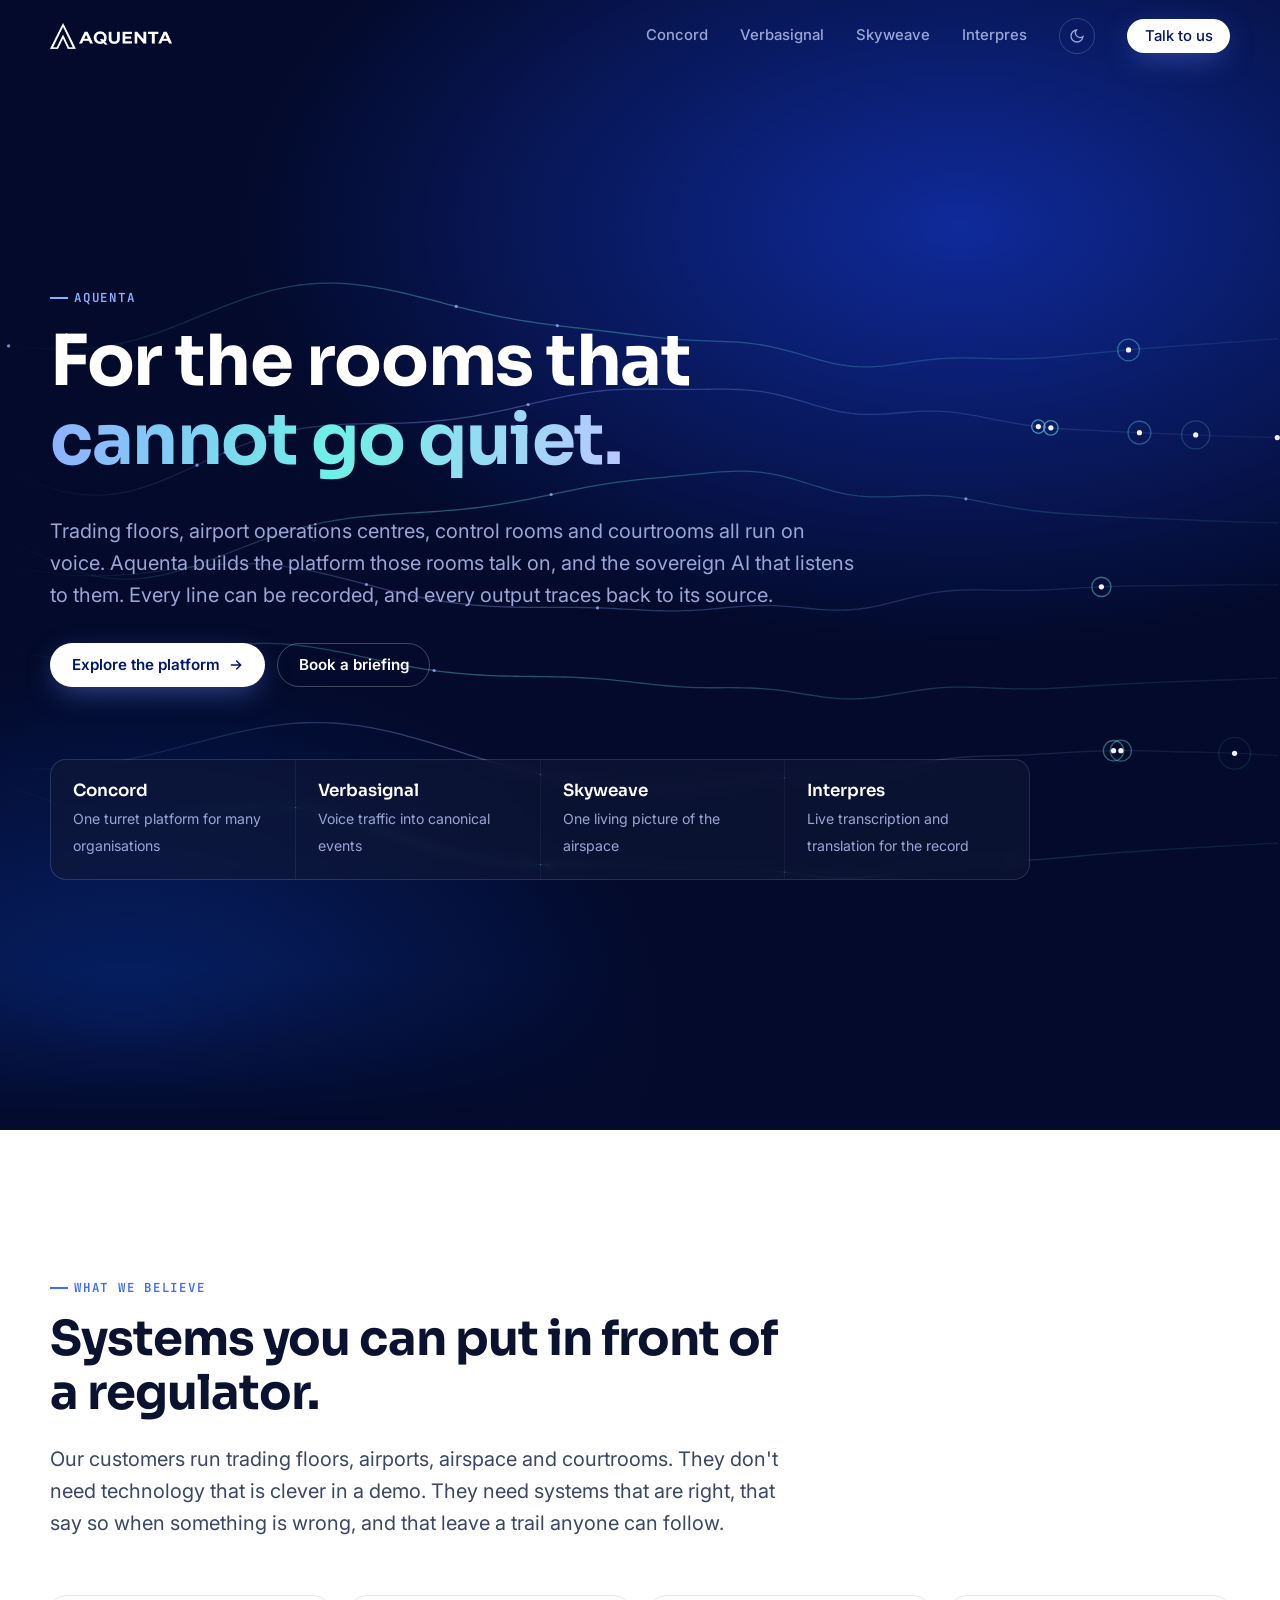
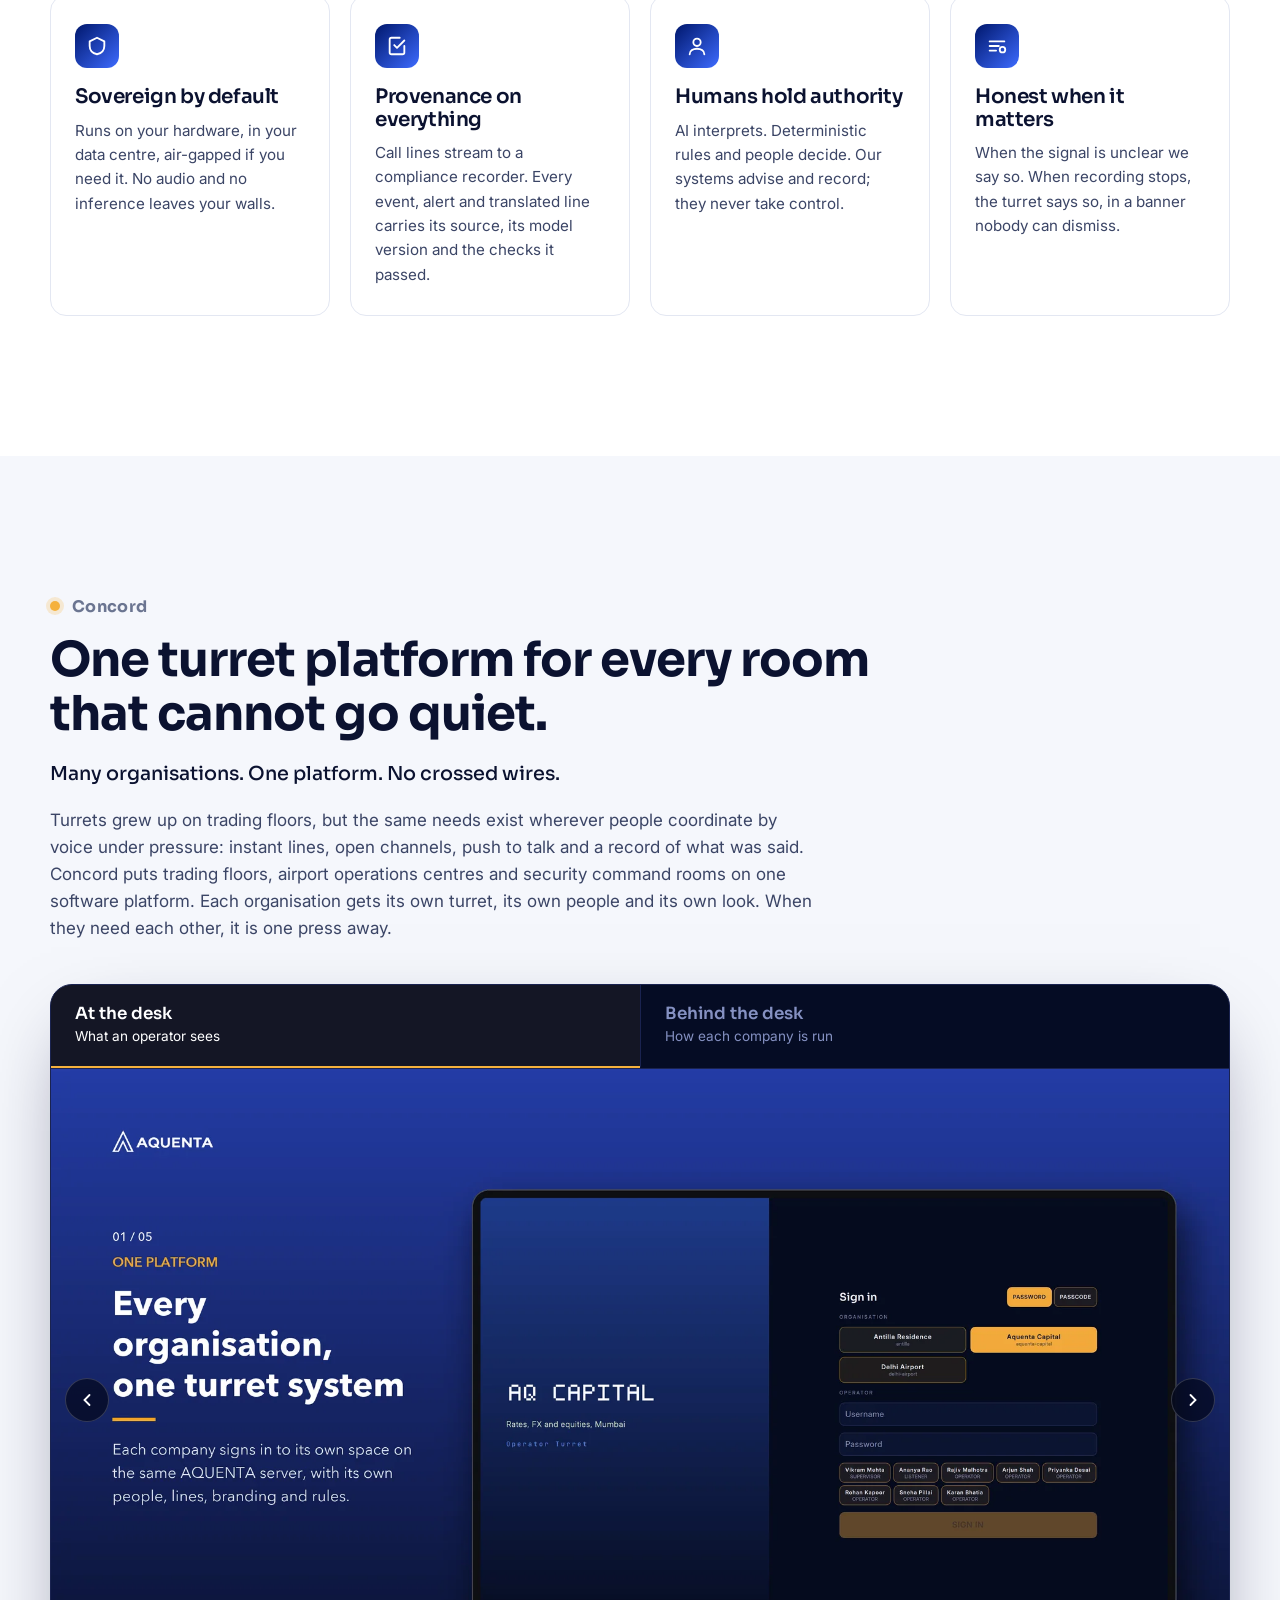
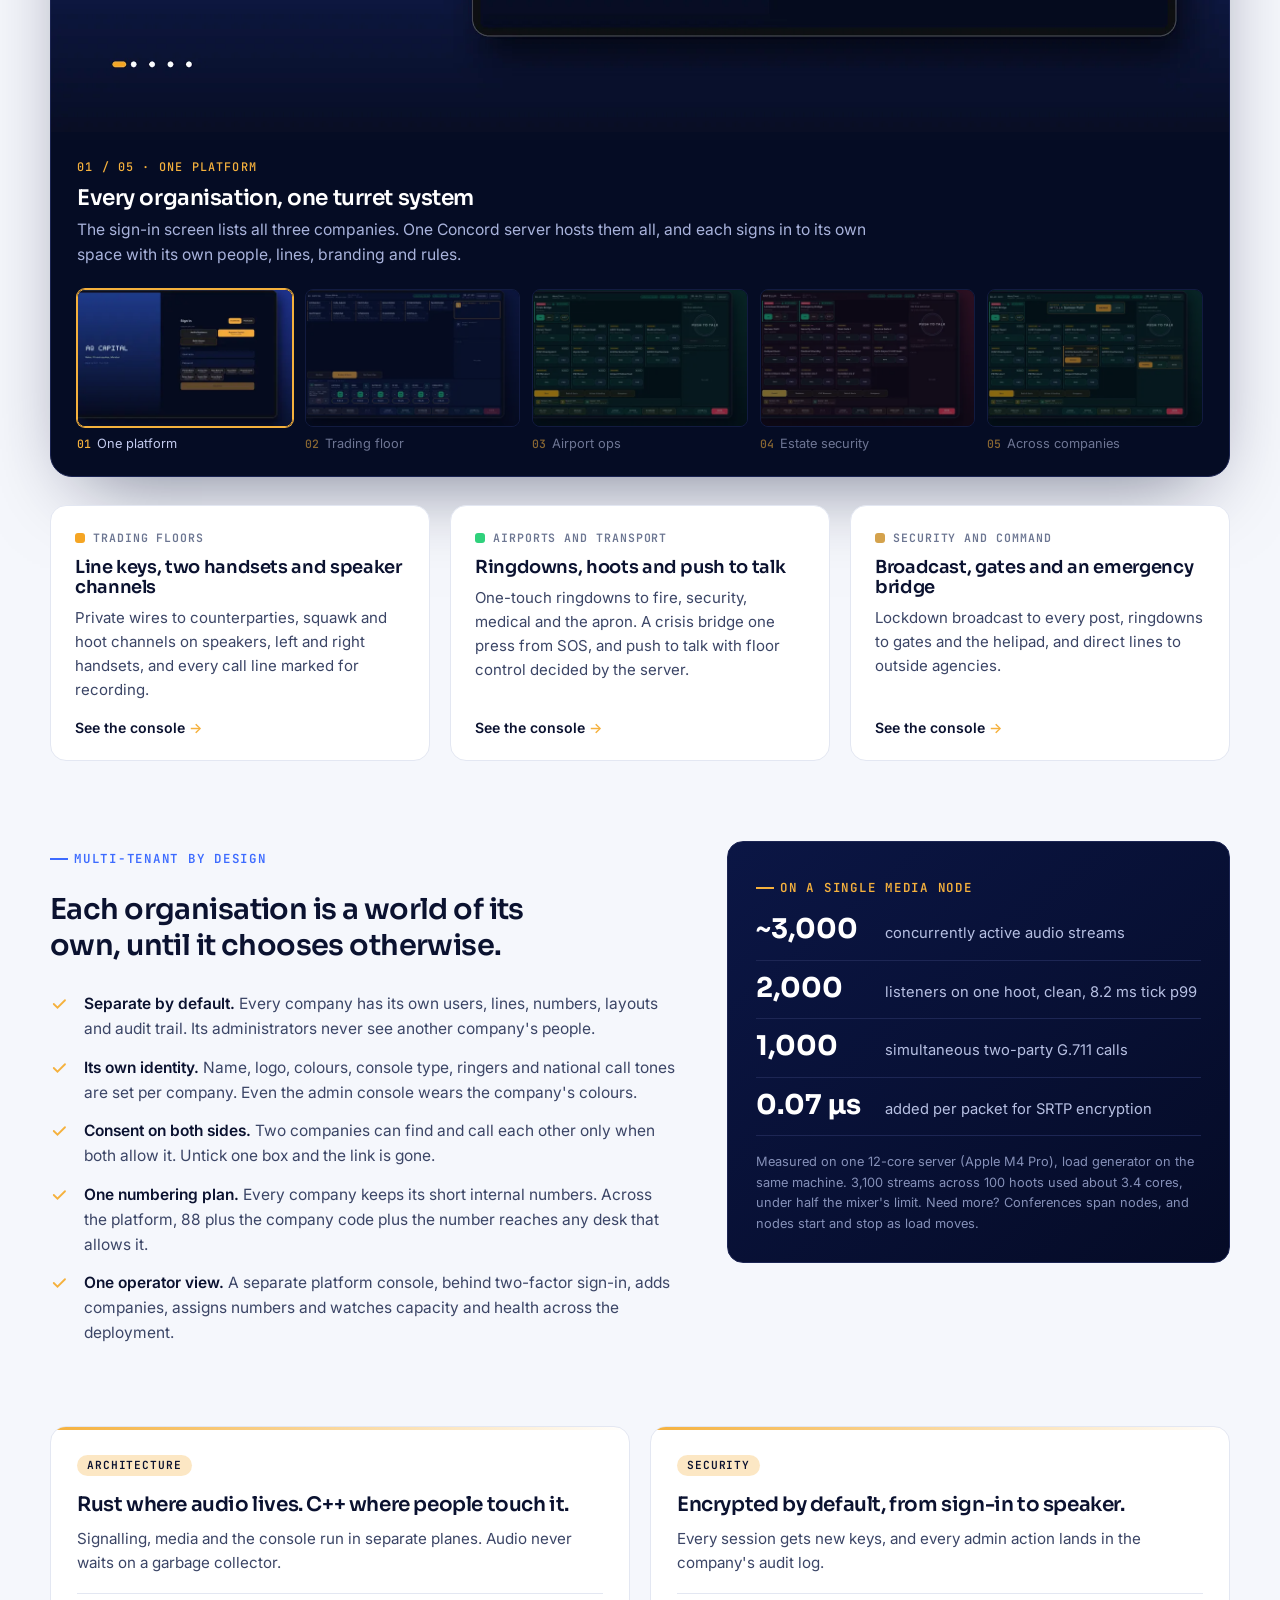
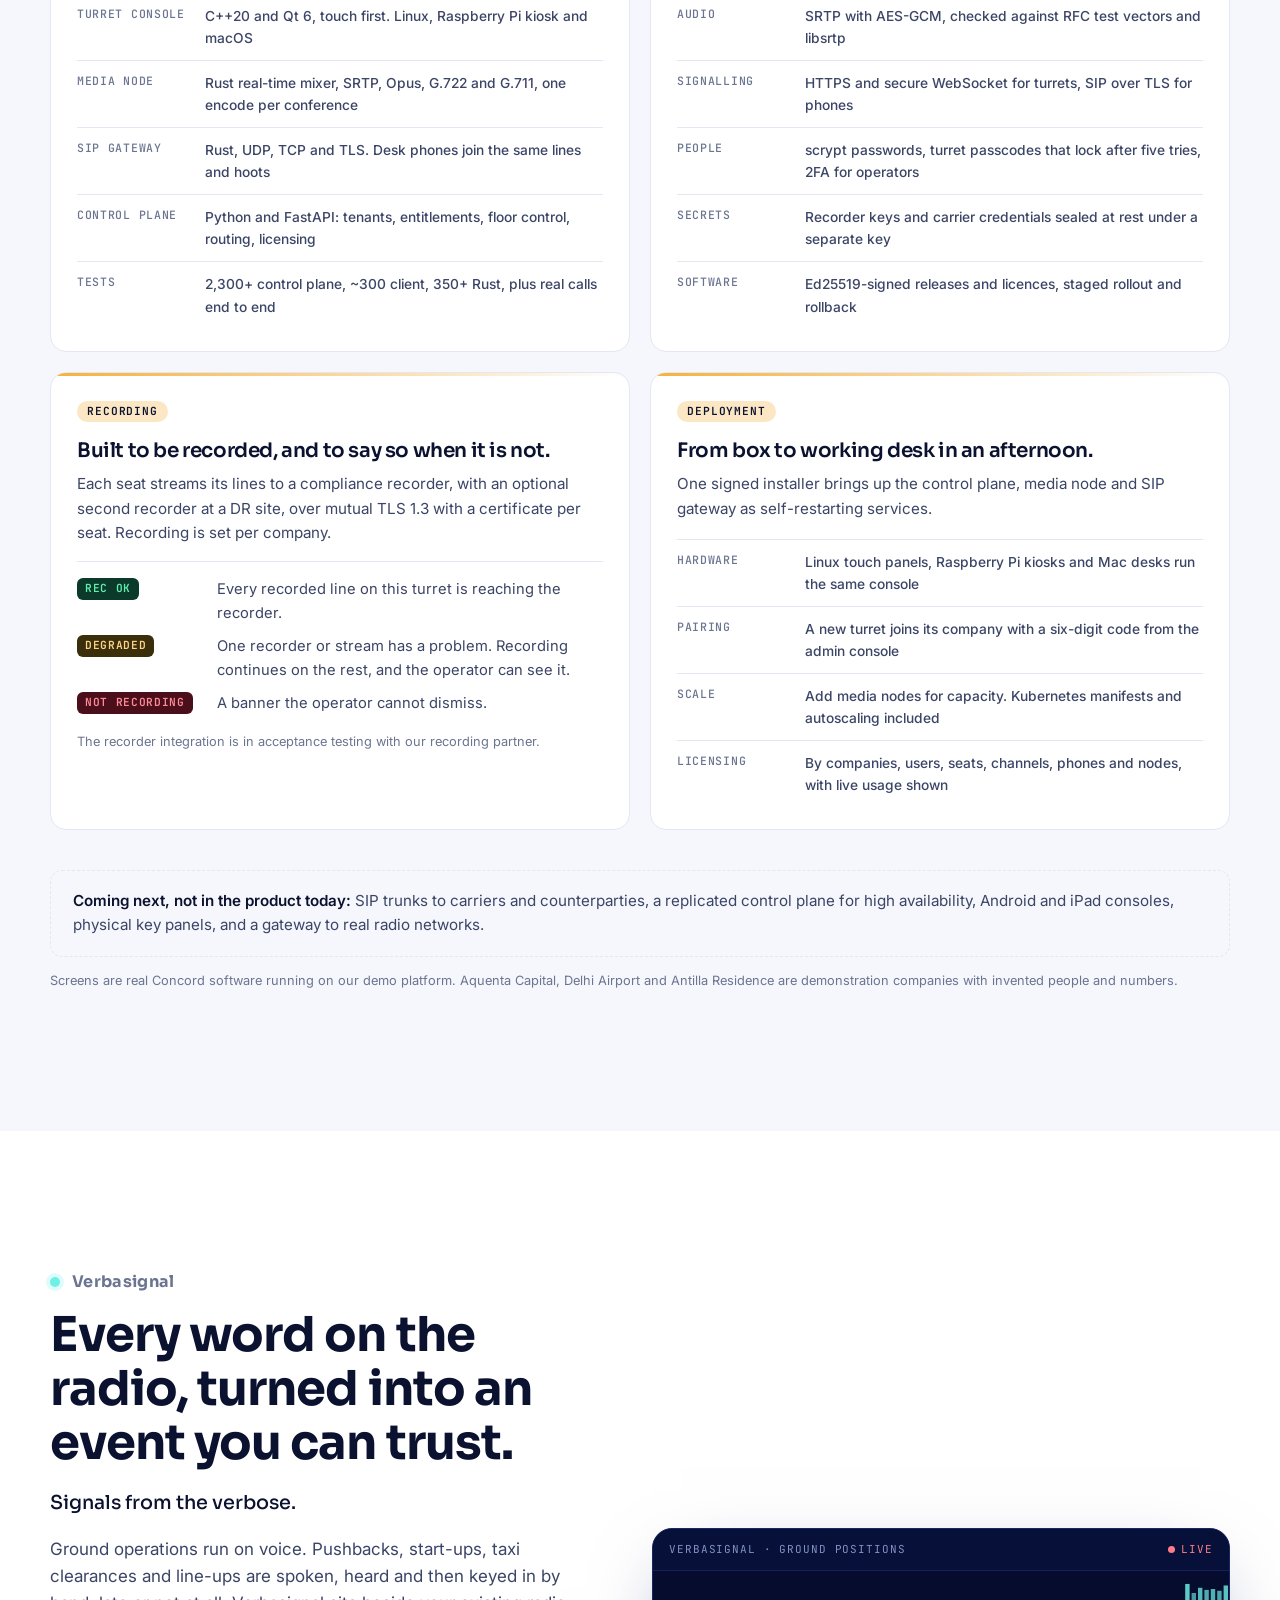
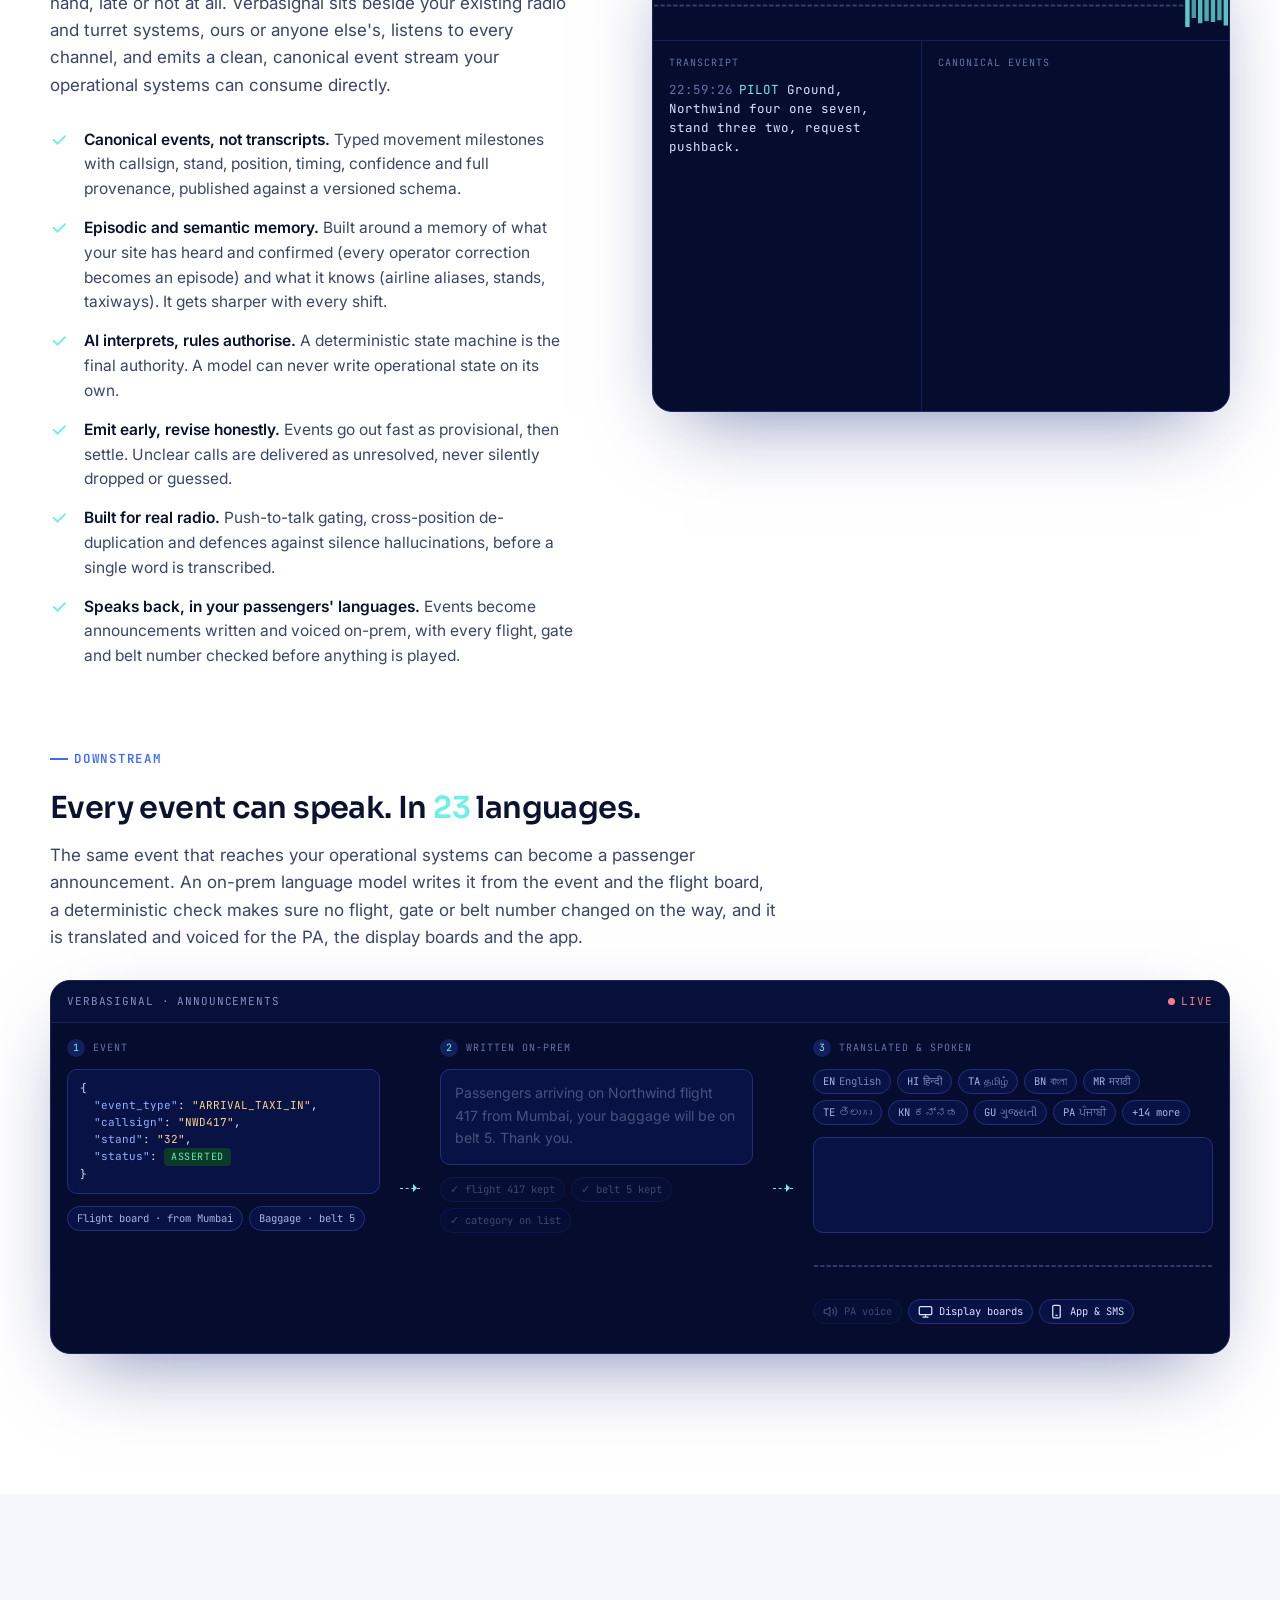
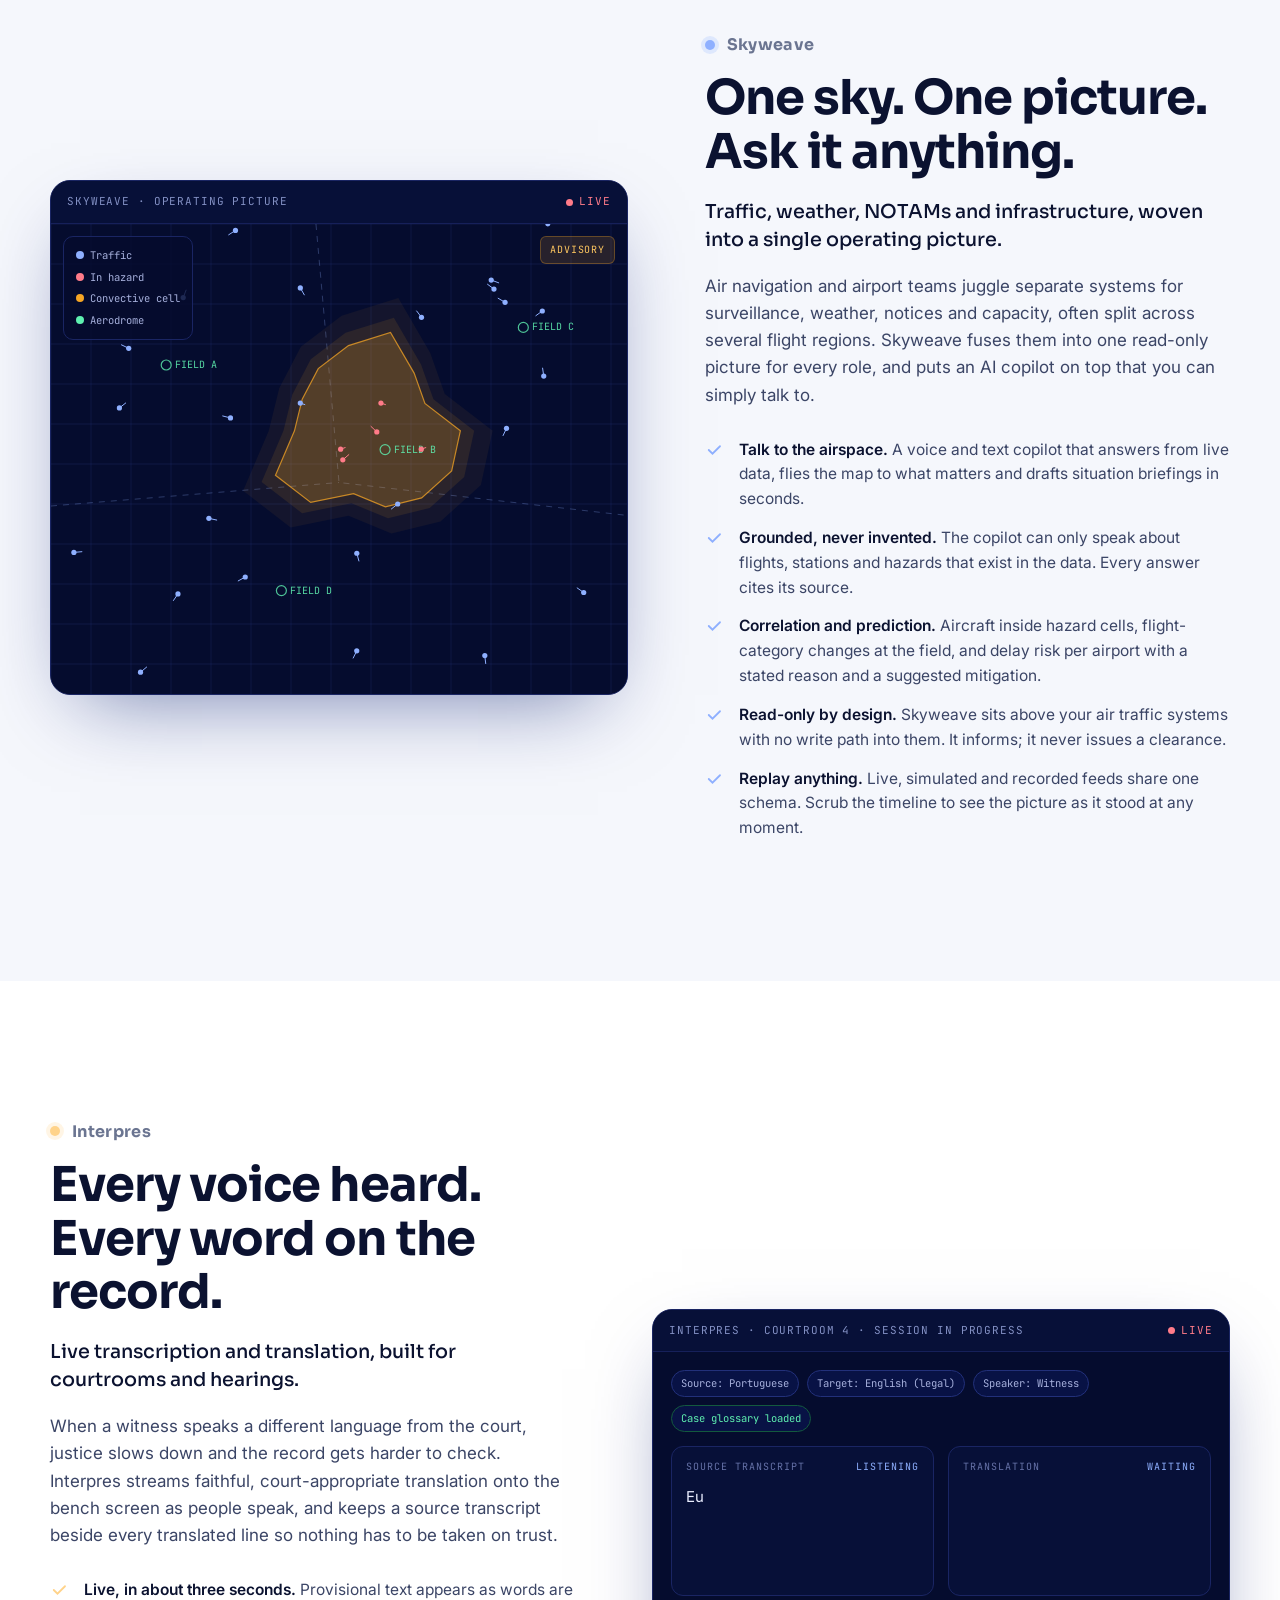
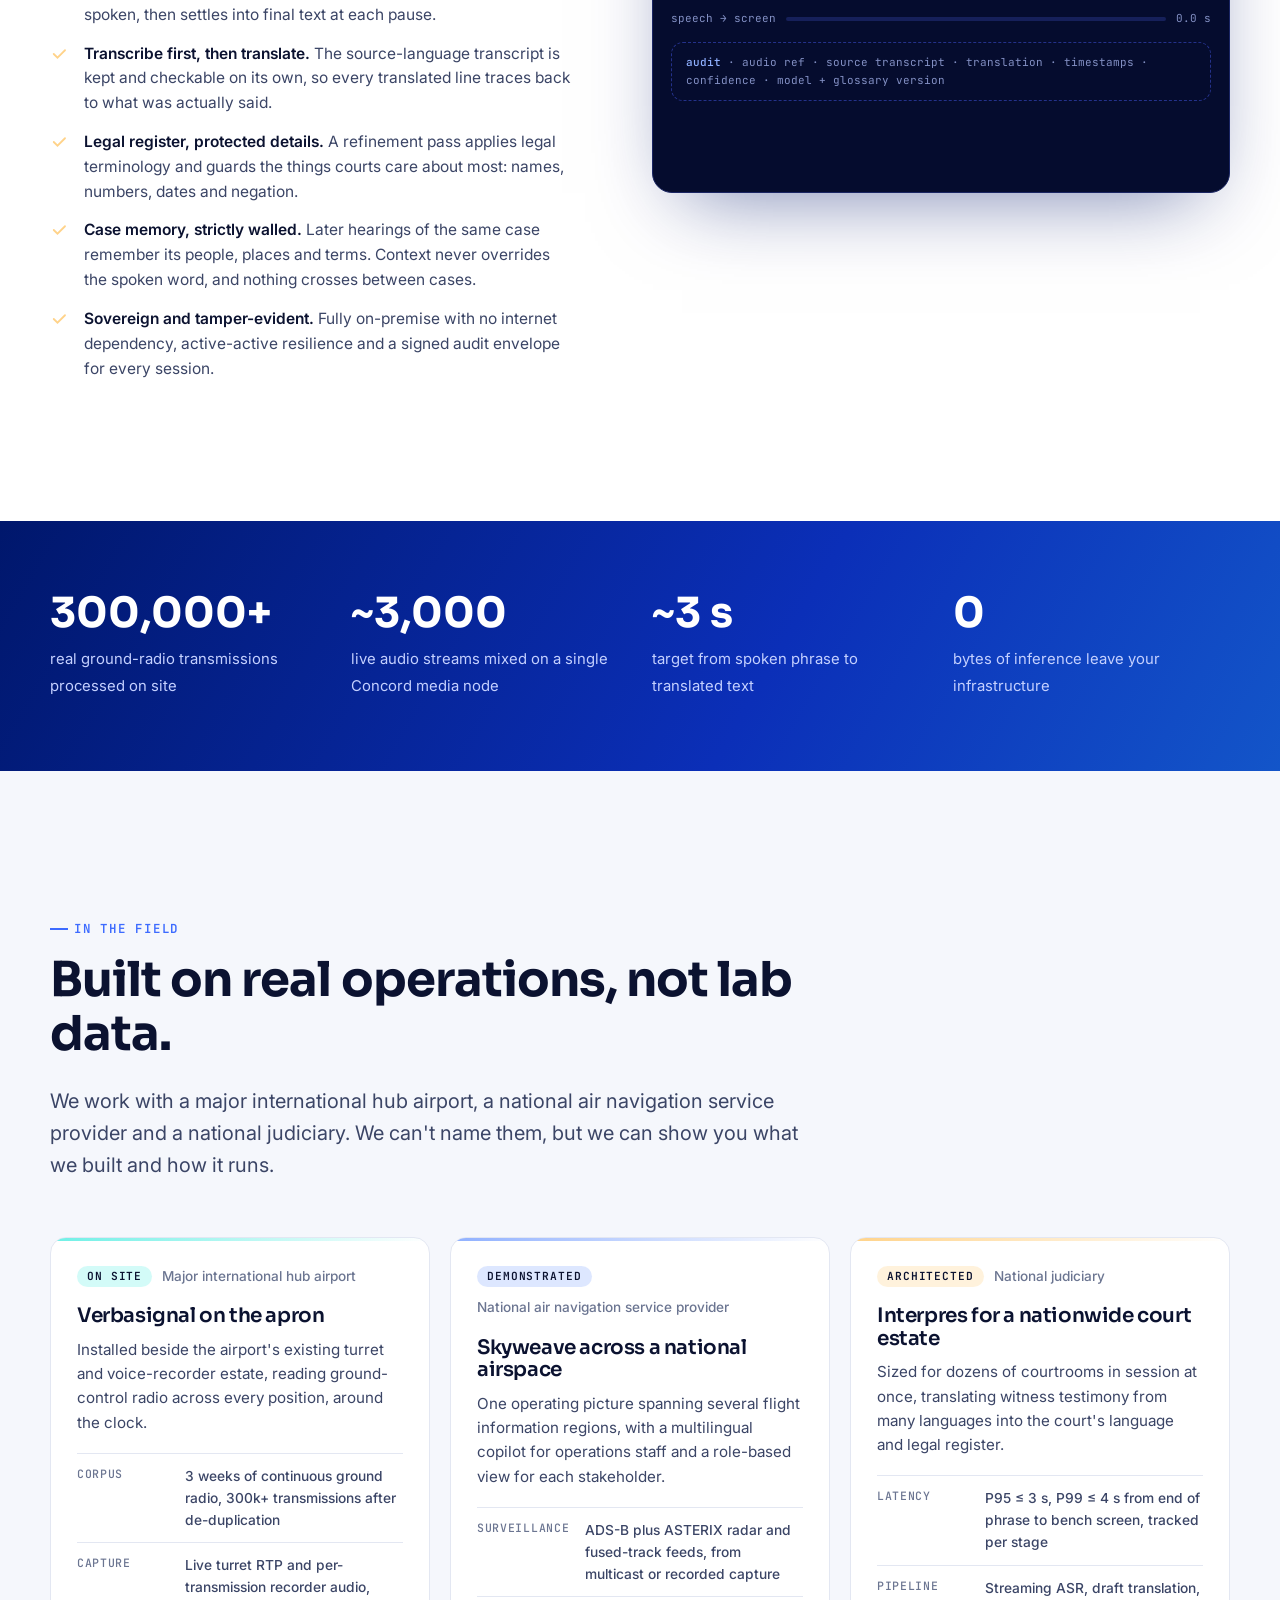
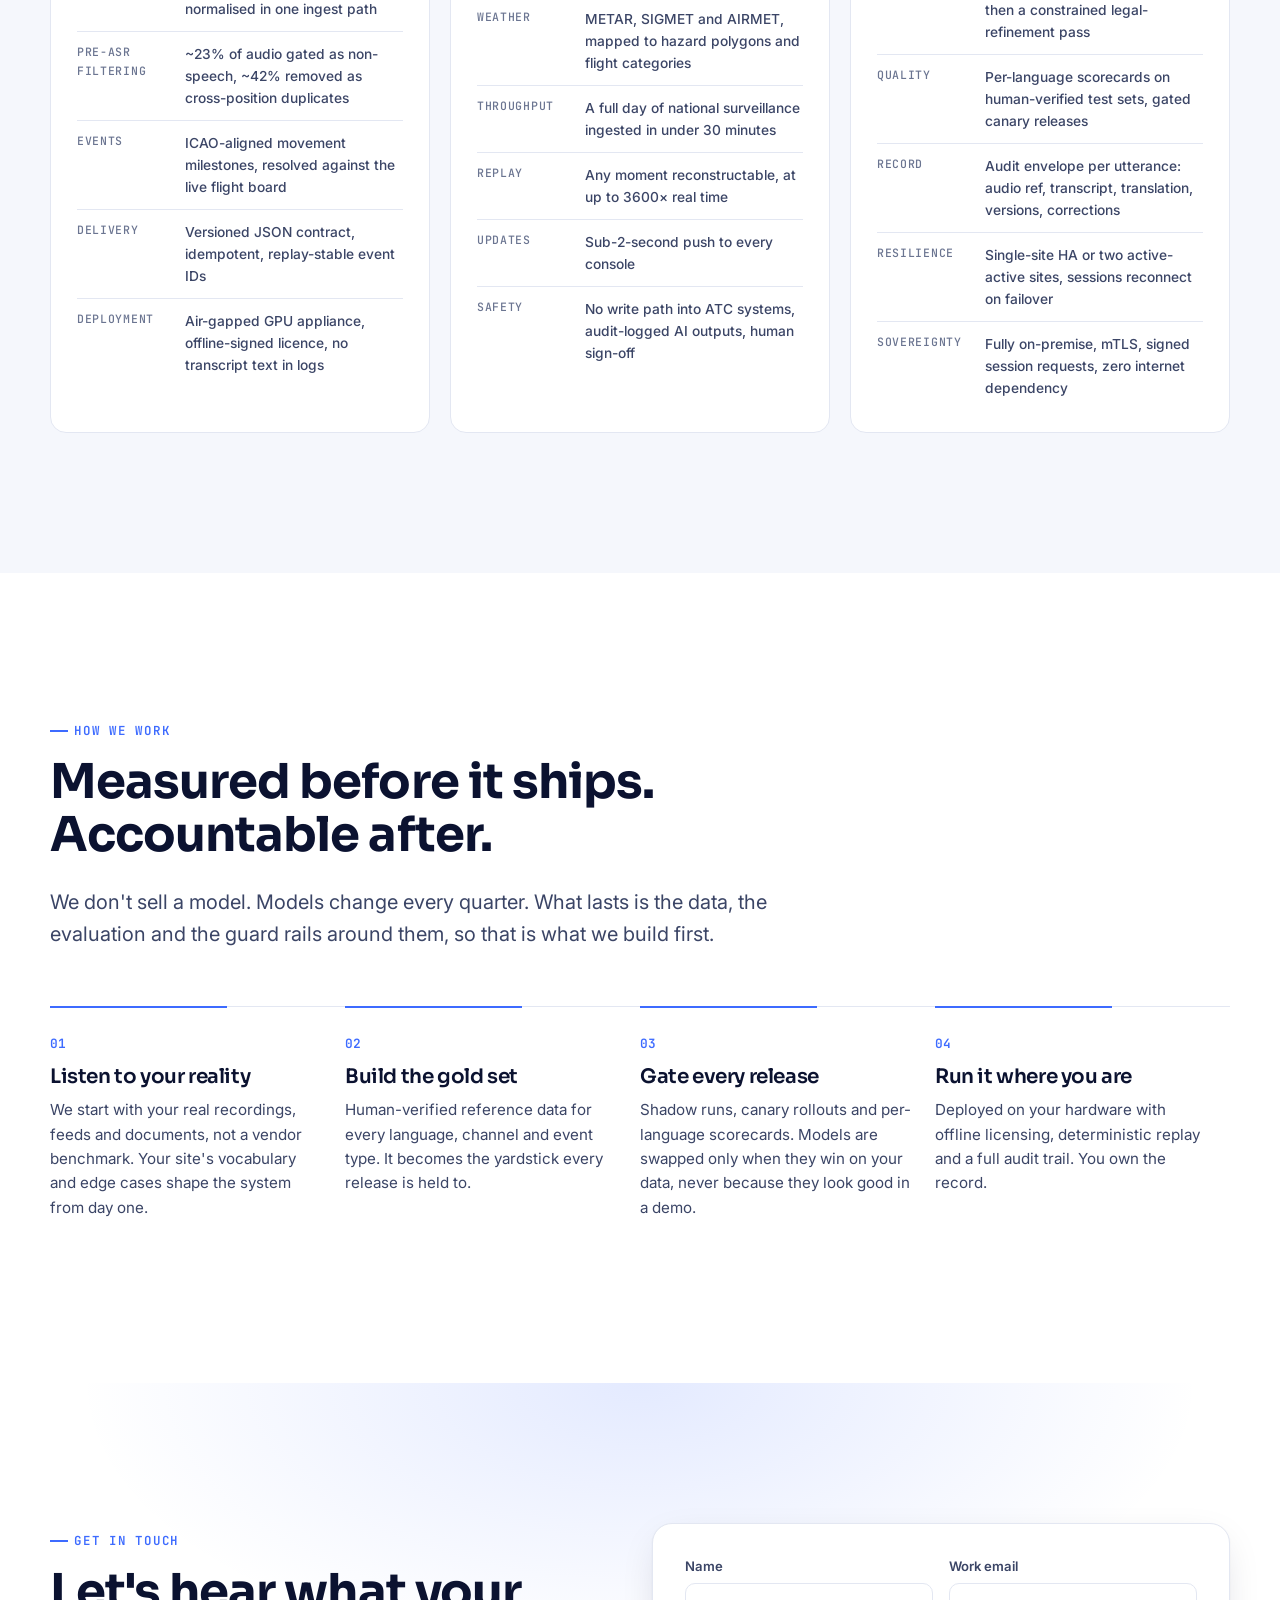
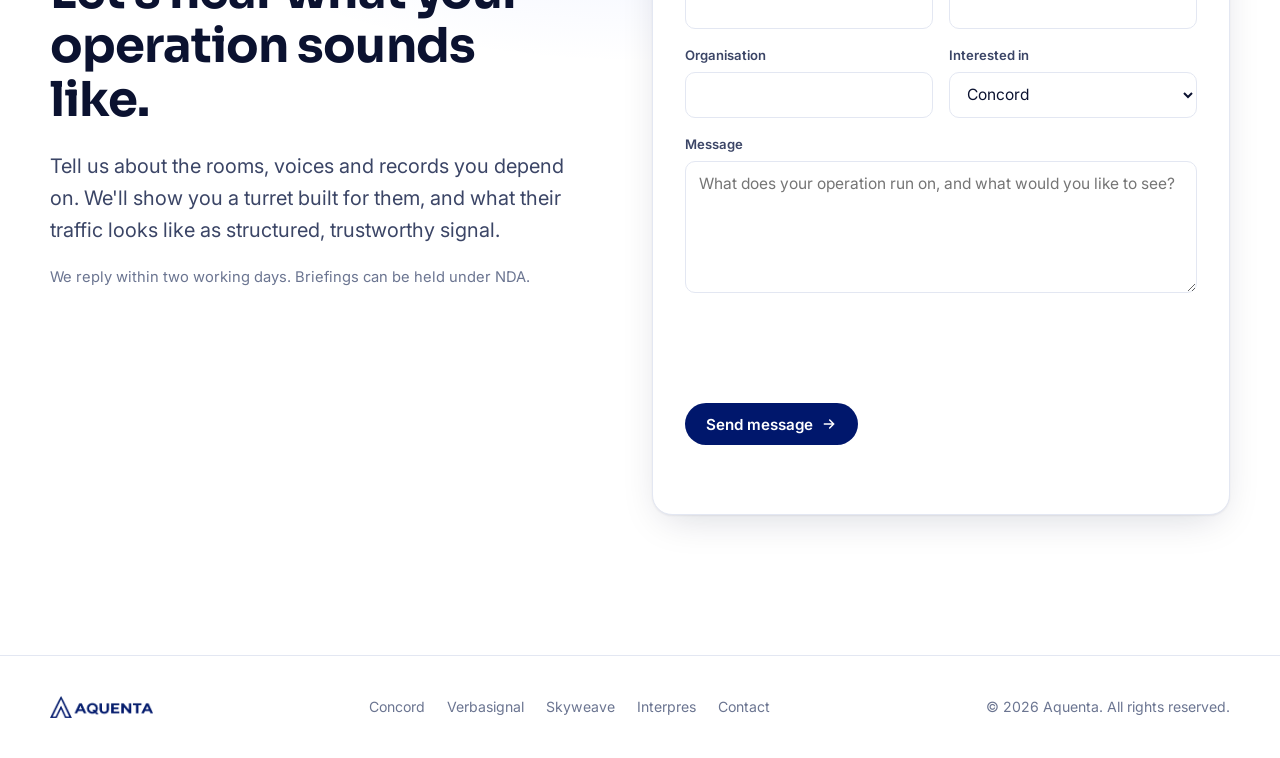
==== commit adcde784: "Add Concord, the multi-tenant turret platform Concord becomes the lead product. A story viewer walks" ====
--- a/index.html
+++ b/index.html
@@ -3,13 +3,13 @@
 <head>
   <meta charset="utf-8">
   <meta name="viewport" content="width=device-width, initial-scale=1">
-  <title>Aquenta | Accountable AI for high-stakes operations</title>
-  <meta name="description" content="Aquenta builds sovereign, auditable AI for operations where every word and every second matter: voice-to-event intelligence, airspace awareness, and live courtroom translation.">
+  <title>Aquenta | Voice platforms and accountable AI for high-stakes operations</title>
+  <meta name="description" content="Aquenta builds for the rooms that run on voice: Concord, a multi-tenant turret platform for trading floors, airports and security command, plus sovereign, auditable AI for radio events, airspace awareness and live courtroom translation.">
   <meta name="theme-color" content="#030a2b">
-  <meta property="og:title" content="Aquenta | Accountable AI for high-stakes operations">
-  <meta property="og:description" content="Sovereign, auditable AI for operations where every word and every second matter.">
+  <meta property="og:title" content="Aquenta | Voice platforms and accountable AI for high-stakes operations">
+  <meta property="og:description" content="The turret those rooms talk on, and the sovereign AI that listens to them.">
   <meta property="og:type" content="website">
-  <meta property="og:image" content="assets/img/aquenta-logo.png">
+  <meta property="og:image" content="https://aquenta.ai/assets/img/concord/turret-05-cross-company-call.webp">
   <link rel="icon" type="image/png" sizes="32x32" href="assets/img/favicon-32.png">
   <link rel="apple-touch-icon" href="assets/img/favicon-180.png">
   <link rel="preconnect" href="https://fonts.googleapis.com">
@@ -29,10 +29,10 @@
       <svg width="24" height="24" viewBox="0 0 24 24" fill="none" stroke="currentColor" stroke-width="2" stroke-linecap="round"><path d="M4 7h16M4 12h16M4 17h16"/></svg>
     </button>
     <nav class="nav-links" id="navLinks">
+      <a href="#concord">Concord</a>
       <a href="#verbasignal">Verbasignal</a>
       <a href="#skyweave">Skyweave</a>
       <a href="#interpres">Interpres</a>
-      <a href="#field">In the field</a>
       <button class="theme-toggle" id="themeToggle" aria-label="Toggle colour theme">
         <svg width="16" height="16" viewBox="0 0 24 24" fill="none" stroke="currentColor" stroke-width="2" stroke-linecap="round"><path d="M21 12.8A9 9 0 1 1 11.2 3a7 7 0 0 0 9.8 9.8z"/></svg>
       </button>
@@ -48,8 +48,8 @@
   <div class="wrap">
     <div class="hero-content">
       <div class="eyebrow">Aquenta</div>
-      <h1>AI that listens closely,<br><span class="grad">and answers for itself.</span></h1>
-      <p class="lede">We build sovereign, auditable AI for operations where a missed word or a late signal has real consequences. Radio traffic becomes structured events. Scattered feeds become one picture of the sky. Testimony becomes a live, faithful translation. Every output can be traced back to its source.</p>
+      <h1>For the rooms that<br><span class="grad">cannot go quiet.</span></h1>
+      <p class="lede">Trading floors, airport operations centres, control rooms and courtrooms all run on voice. Aquenta builds the platform those rooms talk on, and the sovereign AI that listens to them. Every line can be recorded, and every output traces back to its source.</p>
       <div class="hero-ctas">
         <a class="btn btn-primary" href="#products">Explore the platform
           <svg width="16" height="16" viewBox="0 0 24 24" fill="none" stroke="currentColor" stroke-width="2.2" stroke-linecap="round"><path d="M5 12h14M13 6l6 6-6 6"/></svg>
@@ -57,6 +57,7 @@
         <a class="btn btn-ghost" href="#contact">Book a briefing</a>
       </div>
       <div class="hero-strip" id="products">
+        <a href="#concord"><b>Concord</b><span>One turret platform for many organisations</span></a>
         <a href="#verbasignal"><b>Verbasignal</b><span>Voice traffic into canonical events</span></a>
         <a href="#skyweave"><b>Skyweave</b><span>One living picture of the airspace</span></a>
         <a href="#interpres"><b>Interpres</b><span>Live transcription and translation for the record</span></a>
@@ -69,19 +70,19 @@
   <div class="wrap">
     <div class="section-head reveal">
       <div class="eyebrow">What we believe</div>
-      <h2>Intelligence you can put in front of a regulator.</h2>
-      <p class="lede">Our customers run airports, airspace and courtrooms. They don't need AI that is clever in a demo. They need AI that is right, that says so when it isn't sure, and that leaves a trail anyone can follow.</p>
+      <h2>Systems you can put in front of a regulator.</h2>
+      <p class="lede">Our customers run trading floors, airports, airspace and courtrooms. They don't need technology that is clever in a demo. They need systems that are right, that say so when something is wrong, and that leave a trail anyone can follow.</p>
     </div>
     <div class="principles">
       <div class="principle reveal">
         <div class="icon"><svg width="22" height="22" viewBox="0 0 24 24" fill="none" stroke="currentColor" stroke-width="2" stroke-linecap="round" stroke-linejoin="round"><path d="M12 3l8 4v5c0 5-3.5 8-8 9-4.5-1-8-4-8-9V7z"/></svg></div>
         <h3>Sovereign by default</h3>
-        <p>Runs on your hardware, in your data centre, air-gapped if you need it. No inference leaves your walls.</p>
+        <p>Runs on your hardware, in your data centre, air-gapped if you need it. No audio and no inference leaves your walls.</p>
       </div>
       <div class="principle reveal d1">
         <div class="icon"><svg width="22" height="22" viewBox="0 0 24 24" fill="none" stroke="currentColor" stroke-width="2" stroke-linecap="round" stroke-linejoin="round"><path d="M9 11l3 3 8-8"/><path d="M20 12v7a2 2 0 0 1-2 2H6a2 2 0 0 1-2-2V5a2 2 0 0 1 2-2h9"/></svg></div>
         <h3>Provenance on everything</h3>
-        <p>Every event, alert and translated line carries its source, its model version and the checks it passed.</p>
+        <p>Call lines stream to a compliance recorder. Every event, alert and translated line carries its source, its model version and the checks it passed.</p>
       </div>
       <div class="principle reveal d2">
         <div class="icon"><svg width="22" height="22" viewBox="0 0 24 24" fill="none" stroke="currentColor" stroke-width="2" stroke-linecap="round" stroke-linejoin="round"><circle cx="12" cy="8" r="4"/><path d="M4 21c0-4 4-6 8-6s8 2 8 6"/></svg></div>
@@ -90,21 +91,154 @@
       </div>
       <div class="principle reveal d3">
         <div class="icon"><svg width="22" height="22" viewBox="0 0 24 24" fill="none" stroke="currentColor" stroke-width="2" stroke-linecap="round" stroke-linejoin="round"><path d="M4 7h16M4 12h10M4 17h7"/><circle cx="18" cy="16" r="3"/></svg></div>
-        <h3>Honest about uncertainty</h3>
-        <p>When the signal is unclear we say so, visibly. A refused answer is better than a confident guess.</p>
-      </div>
-    </div>
-  </div>
+        <h3>Honest when it matters</h3>
+        <p>When the signal is unclear we say so. When recording stops, the turret says so, in a banner nobody can dismiss.</p>
+      </div>
+    </div>
+  </div>
+</section>
+
+<!-- Concord -->
+<section id="concord" class="product concord section-alt" style="--c:#f5b13d">
+  <div class="wrap">
+    <div class="section-head reveal">
+      <div class="product-name"><span class="dot"></span>Concord</div>
+      <h2>One turret platform for every room that cannot go quiet.</h2>
+      <p class="tagline">Many organisations. One platform. No crossed wires.</p>
+      <p>Turrets grew up on trading floors, but the same needs exist wherever people coordinate by voice under pressure: instant lines, open channels, push to talk and a record of what was said. Concord puts trading floors, airport operations centres and security command rooms on one software platform. Each organisation gets its own turret, its own people and its own look. When they need each other, it is one press away.</p>
+    </div>
+
+    <div class="story reveal" id="story">
+      <div class="story-tabs" role="tablist" aria-label="Choose a story">
+        <button role="tab" aria-selected="true" data-track="turret"><b>At the desk</b><span>What an operator sees</span></button>
+        <button role="tab" aria-selected="false" data-track="admin"><b>Behind the desk</b><span>How each company is run</span></button>
+      </div>
+      <div class="story-stage">
+        <button class="story-shot" id="storyOpen" aria-label="View this screen full size">
+          <img id="storyImg" src="assets/img/concord/turret-01-one-platform-sign-in.webp" width="1920" height="1080" alt="Concord turret sign-in screen listing three organisations on one server">
+        </button>
+        <button class="story-nav prev" id="storyPrev" aria-label="Previous screen"><svg width="20" height="20" viewBox="0 0 24 24" fill="none" stroke="currentColor" stroke-width="2.2" stroke-linecap="round"><path d="M15 6l-6 6 6 6"/></svg></button>
+        <button class="story-nav next" id="storyNext" aria-label="Next screen"><svg width="20" height="20" viewBox="0 0 24 24" fill="none" stroke="currentColor" stroke-width="2.2" stroke-linecap="round"><path d="M9 6l6 6-6 6"/></svg></button>
+      </div>
+      <div class="story-caption" aria-live="polite">
+        <span class="story-n" id="storyN">01 / 05 · One platform</span>
+        <h3 id="storyTitle">Every organisation, one turret system</h3>
+        <p id="storyText">The sign-in screen lists all three companies. One Concord server hosts them all, and each signs in to its own space with its own people, lines, branding and rules.</p>
+      </div>
+      <ol class="story-rail" id="storyRail" aria-label="Screens in this story"></ol>
+    </div>
+
+    <div class="rooms">
+      <button class="room reveal" data-goto="turret:1" style="--r:#f5a524">
+        <span class="room-tag">Trading floors</span>
+        <h3>Line keys, two handsets and speaker channels</h3>
+        <p>Private wires to counterparties, squawk and hoot channels on speakers, left and right handsets, and every call line marked for recording.</p>
+        <span class="room-link">See the console</span>
+      </button>
+      <button class="room reveal d1" data-goto="turret:2" style="--r:#2fd17c">
+        <span class="room-tag">Airports and transport</span>
+        <h3>Ringdowns, hoots and push to talk</h3>
+        <p>One-touch ringdowns to fire, security, medical and the apron. A crisis bridge one press from SOS, and push to talk with floor control decided by the server.</p>
+        <span class="room-link">See the console</span>
+      </button>
+      <button class="room reveal d2" data-goto="turret:3" style="--r:#d4a24c">
+        <span class="room-tag">Security and command</span>
+        <h3>Broadcast, gates and an emergency bridge</h3>
+        <p>Lockdown broadcast to every post, ringdowns to gates and the helipad, and direct lines to outside agencies.</p>
+        <span class="room-link">See the console</span>
+      </button>
+    </div>
+
+    <div class="tenancy">
+      <div class="reveal">
+        <div class="eyebrow">Multi-tenant by design</div>
+        <h3 class="sub-h">Each organisation is a world of its own, until it chooses otherwise.</h3>
+        <ul class="features">
+          <li><svg width="18" height="18" viewBox="0 0 24 24" fill="none" stroke="currentColor" stroke-width="2.4" stroke-linecap="round"><path d="M5 12l5 5L20 7"/></svg><span><b>Separate by default.</b> Every company has its own users, lines, numbers, layouts and audit trail. Its administrators never see another company's people.</span></li>
+          <li><svg width="18" height="18" viewBox="0 0 24 24" fill="none" stroke="currentColor" stroke-width="2.4" stroke-linecap="round"><path d="M5 12l5 5L20 7"/></svg><span><b>Its own identity.</b> Name, logo, colours, console type, ringers and national call tones are set per company. Even the admin console wears the company's colours.</span></li>
+          <li><svg width="18" height="18" viewBox="0 0 24 24" fill="none" stroke="currentColor" stroke-width="2.4" stroke-linecap="round"><path d="M5 12l5 5L20 7"/></svg><span><b>Consent on both sides.</b> Two companies can find and call each other only when both allow it. Untick one box and the link is gone.</span></li>
+          <li><svg width="18" height="18" viewBox="0 0 24 24" fill="none" stroke="currentColor" stroke-width="2.4" stroke-linecap="round"><path d="M5 12l5 5L20 7"/></svg><span><b>One numbering plan.</b> Every company keeps its short internal numbers. Across the platform, 88 plus the company code plus the number reaches any desk that allows it.</span></li>
+          <li><svg width="18" height="18" viewBox="0 0 24 24" fill="none" stroke="currentColor" stroke-width="2.4" stroke-linecap="round"><path d="M5 12l5 5L20 7"/></svg><span><b>One operator view.</b> A separate platform console, behind two-factor sign-in, adds companies, assigns numbers and watches capacity and health across the deployment.</span></li>
+        </ul>
+      </div>
+      <div class="figures reveal d1">
+        <div class="eyebrow">On a single media node</div>
+        <div class="fig"><b>~3,000</b><span>concurrently active audio streams</span></div>
+        <div class="fig"><b>2,000</b><span>listeners on one hoot, clean, 8.2 ms tick p99</span></div>
+        <div class="fig"><b>1,000</b><span>simultaneous two-party G.711 calls</span></div>
+        <div class="fig"><b>0.07 µs</b><span>added per packet for SRTP encryption</span></div>
+        <p class="fig-note">Measured on one 12-core server (Apple M4 Pro), load generator on the same machine. 3,100 streams across 100 hoots used about 3.4 cores, under half the mixer's limit. Need more? Conferences span nodes, and nodes start and stop as load moves.</p>
+      </div>
+    </div>
+
+    <div class="hood">
+      <article class="field reveal">
+        <div class="field-top"><span class="pill">Architecture</span></div>
+        <h3>Rust where audio lives. C++ where people touch it.</h3>
+        <p>Signalling, media and the console run in separate planes. Audio never waits on a garbage collector.</p>
+        <ul class="spec">
+          <li><span>Turret console</span><b>C++20 and Qt 6, touch first. Linux, Raspberry Pi kiosk and macOS</b></li>
+          <li><span>Media node</span><b>Rust real-time mixer, SRTP, Opus, G.722 and G.711, one encode per conference</b></li>
+          <li><span>SIP gateway</span><b>Rust, UDP, TCP and TLS. Desk phones join the same lines and hoots</b></li>
+          <li><span>Control plane</span><b>Python and FastAPI: tenants, entitlements, floor control, routing, licensing</b></li>
+          <li><span>Tests</span><b>2,300+ control plane, ~300 client, 350+ Rust, plus real calls end to end</b></li>
+        </ul>
+      </article>
+      <article class="field reveal d1">
+        <div class="field-top"><span class="pill">Security</span></div>
+        <h3>Encrypted by default, from sign-in to speaker.</h3>
+        <p>Every session gets new keys, and every admin action lands in the company's audit log.</p>
+        <ul class="spec">
+          <li><span>Audio</span><b>SRTP with AES-GCM, checked against RFC test vectors and libsrtp</b></li>
+          <li><span>Signalling</span><b>HTTPS and secure WebSocket for turrets, SIP over TLS for phones</b></li>
+          <li><span>People</span><b>scrypt passwords, turret passcodes that lock after five tries, 2FA for operators</b></li>
+          <li><span>Secrets</span><b>Recorder keys and carrier credentials sealed at rest under a separate key</b></li>
+          <li><span>Software</span><b>Ed25519-signed releases and licences, staged rollout and rollback</b></li>
+        </ul>
+      </article>
+      <article class="field reveal">
+        <div class="field-top"><span class="pill">Recording</span></div>
+        <h3>Built to be recorded, and to say so when it is not.</h3>
+        <p>Each seat streams its lines to a compliance recorder, with an optional second recorder at a DR site, over mutual TLS 1.3 with a certificate per seat. Recording is set per company.</p>
+        <div class="rec">
+          <div><span class="rec-chip ok">REC OK</span><span>Every recorded line on this turret is reaching the recorder.</span></div>
+          <div><span class="rec-chip warn">DEGRADED</span><span>One recorder or stream has a problem. Recording continues on the rest, and the operator can see it.</span></div>
+          <div><span class="rec-chip bad">NOT RECORDING</span><span>A banner the operator cannot dismiss.</span></div>
+        </div>
+        <p class="fig-note">The recorder integration is in acceptance testing with our recording partner.</p>
+      </article>
+      <article class="field reveal d1">
+        <div class="field-top"><span class="pill">Deployment</span></div>
+        <h3>From box to working desk in an afternoon.</h3>
+        <p>One signed installer brings up the control plane, media node and SIP gateway as self-restarting services.</p>
+        <ul class="spec">
+          <li><span>Hardware</span><b>Linux touch panels, Raspberry Pi kiosks and Mac desks run the same console</b></li>
+          <li><span>Pairing</span><b>A new turret joins its company with a six-digit code from the admin console</b></li>
+          <li><span>Scale</span><b>Add media nodes for capacity. Kubernetes manifests and autoscaling included</b></li>
+          <li><span>Licensing</span><b>By companies, users, seats, channels, phones and nodes, with live usage shown</b></li>
+        </ul>
+      </article>
+    </div>
+
+    <p class="roadmap reveal"><b>Coming next, not in the product today:</b> SIP trunks to carriers and counterparties, a replicated control plane for high availability, Android and iPad consoles, physical key panels, and a gateway to real radio networks.</p>
+    <p class="demo-note">Screens are real Concord software running on our demo platform. Aquenta Capital, Delhi Airport and Antilla Residence are demonstration companies with invented people and numbers.</p>
+  </div>
+  <dialog class="lightbox" id="lightbox" aria-label="Full-size screen">
+    <button class="lightbox-close" id="lightboxClose" aria-label="Close">
+      <svg width="22" height="22" viewBox="0 0 24 24" fill="none" stroke="currentColor" stroke-width="2.2" stroke-linecap="round"><path d="M6 6l12 12M18 6L6 18"/></svg>
+    </button>
+    <img id="lightboxImg" alt="">
+  </dialog>
 </section>
 
 <!-- Verbasignal -->
-<section id="verbasignal" class="product section-alt" style="--c:#6ff0e6">
+<section id="verbasignal" class="product" style="--c:#6ff0e6">
   <div class="wrap product-grid">
     <div class="product-copy reveal">
       <div class="product-name"><span class="dot"></span>Verbasignal</div>
       <h2>Every word on the radio, turned into an event you can trust.</h2>
       <p class="tagline">Signals from the verbose.</p>
-      <p>Ground operations run on voice. Pushbacks, start-ups, taxi clearances and line-ups are spoken, heard and then keyed in by hand, late or not at all. Verbasignal sits beside your existing radio and turret systems, listens to every channel, and emits a clean, canonical event stream your operational systems can consume directly.</p>
+      <p>Ground operations run on voice. Pushbacks, start-ups, taxi clearances and line-ups are spoken, heard and then keyed in by hand, late or not at all. Verbasignal sits beside your existing radio and turret systems, ours or anyone else's, listens to every channel, and emits a clean, canonical event stream your operational systems can consume directly.</p>
       <ul class="features">
         <li><svg width="18" height="18" viewBox="0 0 24 24" fill="none" stroke="currentColor" stroke-width="2.4" stroke-linecap="round"><path d="M5 12l5 5L20 7"/></svg><span><b>Canonical events, not transcripts.</b> Typed movement milestones with callsign, stand, position, timing, confidence and full provenance, published against a versioned schema.</span></li>
         <li><svg width="18" height="18" viewBox="0 0 24 24" fill="none" stroke="currentColor" stroke-width="2.4" stroke-linecap="round"><path d="M5 12l5 5L20 7"/></svg><span><b>Episodic and semantic memory.</b> Built around a memory of what your site has heard and confirmed (every operator correction becomes an episode) and what it knows (airline aliases, stands, taxiways). It gets sharper with every shift.</span></li>
@@ -179,7 +313,7 @@
 </section>
 
 <!-- Skyweave -->
-<section id="skyweave" class="product flip" style="--c:#8fb0ff">
+<section id="skyweave" class="product flip section-alt" style="--c:#8fb0ff">
   <div class="wrap product-grid">
     <div class="product-copy reveal">
       <div class="product-name"><span class="dot"></span>Skyweave</div>
@@ -212,7 +346,7 @@
 </section>
 
 <!-- Interpres -->
-<section id="interpres" class="product section-alt" style="--c:#ffd38a">
+<section id="interpres" class="product" style="--c:#ffd38a">
   <div class="wrap product-grid">
     <div class="product-copy reveal">
       <div class="product-name"><span class="dot"></span>Interpres</div>
@@ -258,7 +392,7 @@
 <section class="band" aria-label="Platform commitments">
   <div class="wrap band-grid">
     <div class="reveal"><b data-count="300000" data-suffix="+">300,000+</b><span>real ground-radio transmissions processed on site</span></div>
-    <div class="reveal d1"><b data-count="25">25</b><span>concurrent voice feeds per on-prem appliance</span></div>
+    <div class="reveal d1"><b>~3,000</b><span>live audio streams mixed on a single Concord media node</span></div>
     <div class="reveal d2"><b>~3 s</b><span>target from spoken phrase to translated text</span></div>
     <div class="reveal d3"><b>0</b><span>bytes of inference leave your infrastructure</span></div>
   </div>
@@ -336,7 +470,7 @@
     <div class="contact-copy reveal">
       <div class="eyebrow">Get in touch</div>
       <h2>Let's hear what your operation sounds like.</h2>
-      <p class="lede">Tell us about the voices, feeds and records you depend on. We'll show you what they look like as structured, trustworthy signal.</p>
+      <p class="lede">Tell us about the rooms, voices and records you depend on. We'll show you a turret built for them, and what their traffic looks like as structured, trustworthy signal.</p>
       <p class="contact-note">We reply within two working days. Briefings can be held under NDA.</p>
     </div>
     <form class="contact-form reveal d1" id="contactForm" novalidate>
@@ -353,6 +487,7 @@
         <label>Organisation<input name="organisation" autocomplete="organization" maxlength="160"></label>
         <label>Interested in
           <select name="interest">
+            <option>Concord</option>
             <option>Verbasignal</option>
             <option>Skyweave</option>
             <option>Interpres</option>
@@ -379,6 +514,7 @@
       <img class="logo-dark" src="assets/img/aquenta-logo-white.png" alt="Aquenta" width="103" height="22">
     </a>
     <nav>
+      <a href="#concord">Concord</a>
       <a href="#verbasignal">Verbasignal</a>
       <a href="#skyweave">Skyweave</a>
       <a href="#interpres">Interpres</a>
--- a/assets/css/style.css
+++ b/assets/css/style.css
@@ -233,7 +233,7 @@
   background: linear-gradient(to bottom, transparent, var(--hero-bg));
   z-index: -1;
 }
-.hero-content { padding: 140px 0 110px; max-width: 880px; }
+.hero-content { padding: 140px 0 110px; max-width: 980px; }
 .hero h1 { color: #fff; }
 .hero h1 .grad {
   background: linear-gradient(100deg, #8fb0ff 0%, #6ff0e6 50%, #b9c8ff 100%);
@@ -247,7 +247,7 @@
 
 .hero-strip {
   display: grid;
-  grid-template-columns: repeat(3, 1fr);
+  grid-template-columns: repeat(4, 1fr);
   gap: 1px;
   margin-top: 4.5rem;
   background: rgba(255, 255, 255, .08);
@@ -266,7 +266,8 @@
 .hero-strip a:hover { background: rgba(20, 40, 130, .55); }
 .hero-strip b { display: block; font: 600 1.05rem var(--font-head); color: #fff; margin-bottom: 4px; }
 .hero-strip span { font-size: .88rem; color: var(--hero-muted); }
-@media (max-width: 760px) { .hero-strip { grid-template-columns: 1fr; } }
+@media (max-width: 980px) { .hero-strip { grid-template-columns: repeat(2, 1fr); } }
+@media (max-width: 560px) { .hero-strip { grid-template-columns: 1fr; } }
 
 /* Sections */
 
@@ -792,3 +793,178 @@
 .ip-pane .vs-label { gap: 10px; }
 .ip-pane .vs-label span:last-child { color: #8fb0ff; text-align: right; }
 @media (max-width: 560px) { .sw-legend { display: none; } }
+
+/* Concord */
+
+.concord .section-head { max-width: 820px; margin-bottom: 2.6rem; }
+.concord .section-head p:last-child { max-width: 70ch; }
+.sub-h { font: 600 clamp(1.35rem, 2.3vw, 1.8rem)/1.25 var(--font-head); color: var(--ink); margin: .3em 0 0; max-width: 24ch; }
+
+.story {
+  border-radius: 22px;
+  background: #050c24;
+  border: 1px solid #1a2350;
+  box-shadow: 0 30px 80px -30px rgba(3, 10, 43, .55);
+  overflow: hidden;
+  color: #e9edff;
+}
+.story-tabs { display: grid; grid-template-columns: 1fr 1fr; border-bottom: 1px solid #1a2350; }
+.story-tabs button {
+  all: unset;
+  cursor: pointer;
+  padding: 18px 24px;
+  display: grid;
+  gap: 2px;
+  color: #8591c2;
+  border-bottom: 2px solid transparent;
+  transition: color .2s, background .2s, border-color .2s;
+}
+.story-tabs button + button { border-left: 1px solid #1a2350; }
+.story-tabs button:hover { color: #dbe2ff; background: rgba(255, 255, 255, .025); }
+.story-tabs button[aria-selected="true"] { color: #fff; border-bottom-color: var(--c); background: rgba(245, 177, 61, .06); }
+.story-tabs button:focus-visible { outline: 2px solid var(--c); outline-offset: -4px; }
+.story-tabs b { font: 600 1.05rem var(--font-head); }
+.story-tabs span { font-size: .85rem; }
+
+.story-stage { position: relative; background: #02071b; }
+.story-shot { all: unset; display: block; width: 100%; cursor: zoom-in; }
+.story-shot:focus-visible { outline: 2px solid var(--c); outline-offset: -4px; }
+.story-shot img { width: 100%; height: auto; aspect-ratio: 16 / 9; object-fit: cover; transition: opacity .28s ease; }
+.story-shot img.fading { opacity: 0; }
+.story-nav {
+  position: absolute;
+  top: 50%;
+  translate: 0 -50%;
+  width: 44px;
+  height: 44px;
+  display: grid;
+  place-items: center;
+  border-radius: 50%;
+  border: 1px solid rgba(255, 255, 255, .18);
+  background: rgba(3, 8, 28, .7);
+  backdrop-filter: blur(6px);
+  color: #fff;
+  cursor: pointer;
+  transition: background .2s, border-color .2s;
+}
+.story-nav:hover { background: rgba(20, 30, 80, .9); border-color: var(--c); }
+.story-nav.prev { left: 14px; }
+.story-nav.next { right: 14px; }
+
+.story-caption { padding: 20px 26px 4px; }
+.story-n { font: 500 .74rem var(--font-mono); letter-spacing: .1em; text-transform: uppercase; color: var(--c); }
+.story-caption h3 { color: #fff; margin: .35em 0 .3em; font-size: 1.35rem; }
+.story-caption p { color: #a9b3dc; max-width: 80ch; margin: 0; font-size: .98rem; }
+
+.story-rail {
+  list-style: none;
+  margin: 0;
+  padding: 18px 26px 24px;
+  display: grid;
+  grid-template-columns: repeat(5, 1fr);
+  gap: 12px;
+}
+.story-rail button {
+  all: unset;
+  cursor: pointer;
+  display: grid;
+  gap: 8px;
+  width: 100%;
+  opacity: .55;
+  transition: opacity .2s;
+}
+.story-rail button:hover, .story-rail button[aria-current="true"] { opacity: 1; }
+.story-rail button:focus-visible { outline: 2px solid var(--c); outline-offset: 3px; border-radius: 8px; }
+.story-rail img {
+  width: 100%;
+  height: auto;
+  aspect-ratio: 440 / 281;
+  object-fit: cover;
+  border-radius: 8px;
+  border: 1px solid #1e2858;
+  transition: border-color .2s;
+}
+.story-rail button[aria-current="true"] img { border-color: var(--c); box-shadow: 0 0 0 1px var(--c); }
+.story-rail span { font-size: .8rem; line-height: 1.35; color: #c3cbef; }
+.story-rail span i { font: normal 500 .72rem var(--font-mono); color: var(--c); margin-right: 6px; }
+@media (max-width: 760px) {
+  .story-rail { grid-template-columns: repeat(5, 120px); overflow-x: auto; scroll-snap-type: x mandatory; padding-inline: 16px; }
+  .story-rail li { scroll-snap-align: start; }
+  .story-caption { padding-inline: 16px; }
+  .story-tabs button { padding: 14px 16px; }
+  .story-nav { width: 36px; height: 36px; }
+  .story-nav.prev { left: 8px; }
+  .story-nav.next { right: 8px; }
+}
+
+.rooms { display: grid; grid-template-columns: repeat(3, 1fr); gap: 20px; margin-top: 28px; }
+@media (max-width: 900px) { .rooms { grid-template-columns: 1fr; } }
+.room {
+  all: unset;
+  box-sizing: border-box;
+  cursor: pointer;
+  position: relative;
+  padding: 24px 24px 20px;
+  border-radius: var(--radius);
+  background: var(--card);
+  border: 1px solid var(--line);
+  display: flex;
+  flex-direction: column;
+  transition: transform .3s ease, box-shadow .3s ease;
+}
+.room:hover { transform: translateY(-4px); box-shadow: var(--shadow); }
+.room:focus-visible { outline: 2px solid var(--c); outline-offset: 3px; }
+.room-tag { display: inline-flex; align-items: center; gap: 8px; font: 600 .72rem var(--font-mono); letter-spacing: .08em; text-transform: uppercase; color: var(--muted); margin-bottom: 12px; }
+.room-tag::before { content: ""; width: 10px; height: 10px; border-radius: 3px; background: var(--r); }
+.room h3 { color: var(--ink); font-size: 1.12rem; }
+.room p { font-size: .94rem; flex: 1; }
+.room-link { font-size: .88rem; font-weight: 600; color: var(--ink); }
+.room-link::after { content: " \2192"; color: var(--c); }
+
+.tenancy { display: grid; grid-template-columns: 1.25fr 1fr; gap: 48px; margin-top: 80px; align-items: start; }
+@media (max-width: 980px) { .tenancy { grid-template-columns: 1fr; } }
+.figures {
+  padding: 28px;
+  border-radius: var(--radius);
+  background: linear-gradient(140deg, #0b1645, #050b26);
+  border: 1px solid #1d2654;
+  color: #e9edff;
+}
+.figures .eyebrow { color: var(--c); margin-bottom: 8px; }
+.fig { display: grid; grid-template-columns: 7.2rem 1fr; gap: 14px; align-items: baseline; padding: 14px 0; border-bottom: 1px solid #1d2654; }
+.fig b { font: 700 1.7rem/1 var(--font-head); color: #fff; }
+.fig span { color: #b7c0e3; font-size: .92rem; }
+.fig-note { font-size: .8rem !important; color: var(--muted); margin: 16px 0 0; }
+.figures .fig-note { color: #8590b8; }
+
+.hood { display: grid; grid-template-columns: repeat(2, 1fr); gap: 20px; margin-top: 80px; }
+@media (max-width: 900px) { .hood { grid-template-columns: 1fr; } }
+.hood .spec li { grid-template-columns: 116px 1fr; }
+.rec { display: grid; gap: 10px; margin-top: 16px; border-top: 1px solid var(--line); padding-top: 16px; }
+.rec div { display: grid; grid-template-columns: 128px 1fr; gap: 12px; align-items: start; font-size: .92rem; color: var(--ink-2); }
+.rec-chip { justify-self: start; padding: 3px 8px; border-radius: 6px; font: 600 .7rem/1.4 var(--font-mono); letter-spacing: .06em; }
+.rec-chip.ok { background: #0b3a2a; color: #5ff0b0; }
+.rec-chip.warn { background: #3a2f0a; color: #ffd38a; }
+.rec-chip.bad { background: #4a0f1a; color: #ff8a98; }
+
+.roadmap { margin: 40px 0 0; padding: 18px 22px; border-radius: 12px; border: 1px dashed var(--line); font-size: .95rem; }
+.roadmap b { color: var(--ink); font-weight: 600; }
+.demo-note { font-size: .8rem; color: var(--muted); margin: 14px 0 0; }
+
+.lightbox { padding: 0; border: 0; background: transparent; max-width: 96vw; max-height: 94vh; overflow: visible; }
+.lightbox::backdrop { background: rgba(2, 6, 22, .88); backdrop-filter: blur(4px); }
+.lightbox img { max-width: 96vw; max-height: 94vh; width: auto; height: auto; border-radius: 10px; box-shadow: 0 30px 90px rgba(0, 0, 0, .6); }
+.lightbox-close {
+  position: fixed;
+  top: 16px;
+  right: 16px;
+  width: 44px;
+  height: 44px;
+  display: grid;
+  place-items: center;
+  border-radius: 50%;
+  border: 1px solid rgba(255, 255, 255, .25);
+  background: rgba(3, 8, 28, .8);
+  color: #fff;
+  cursor: pointer;
+}
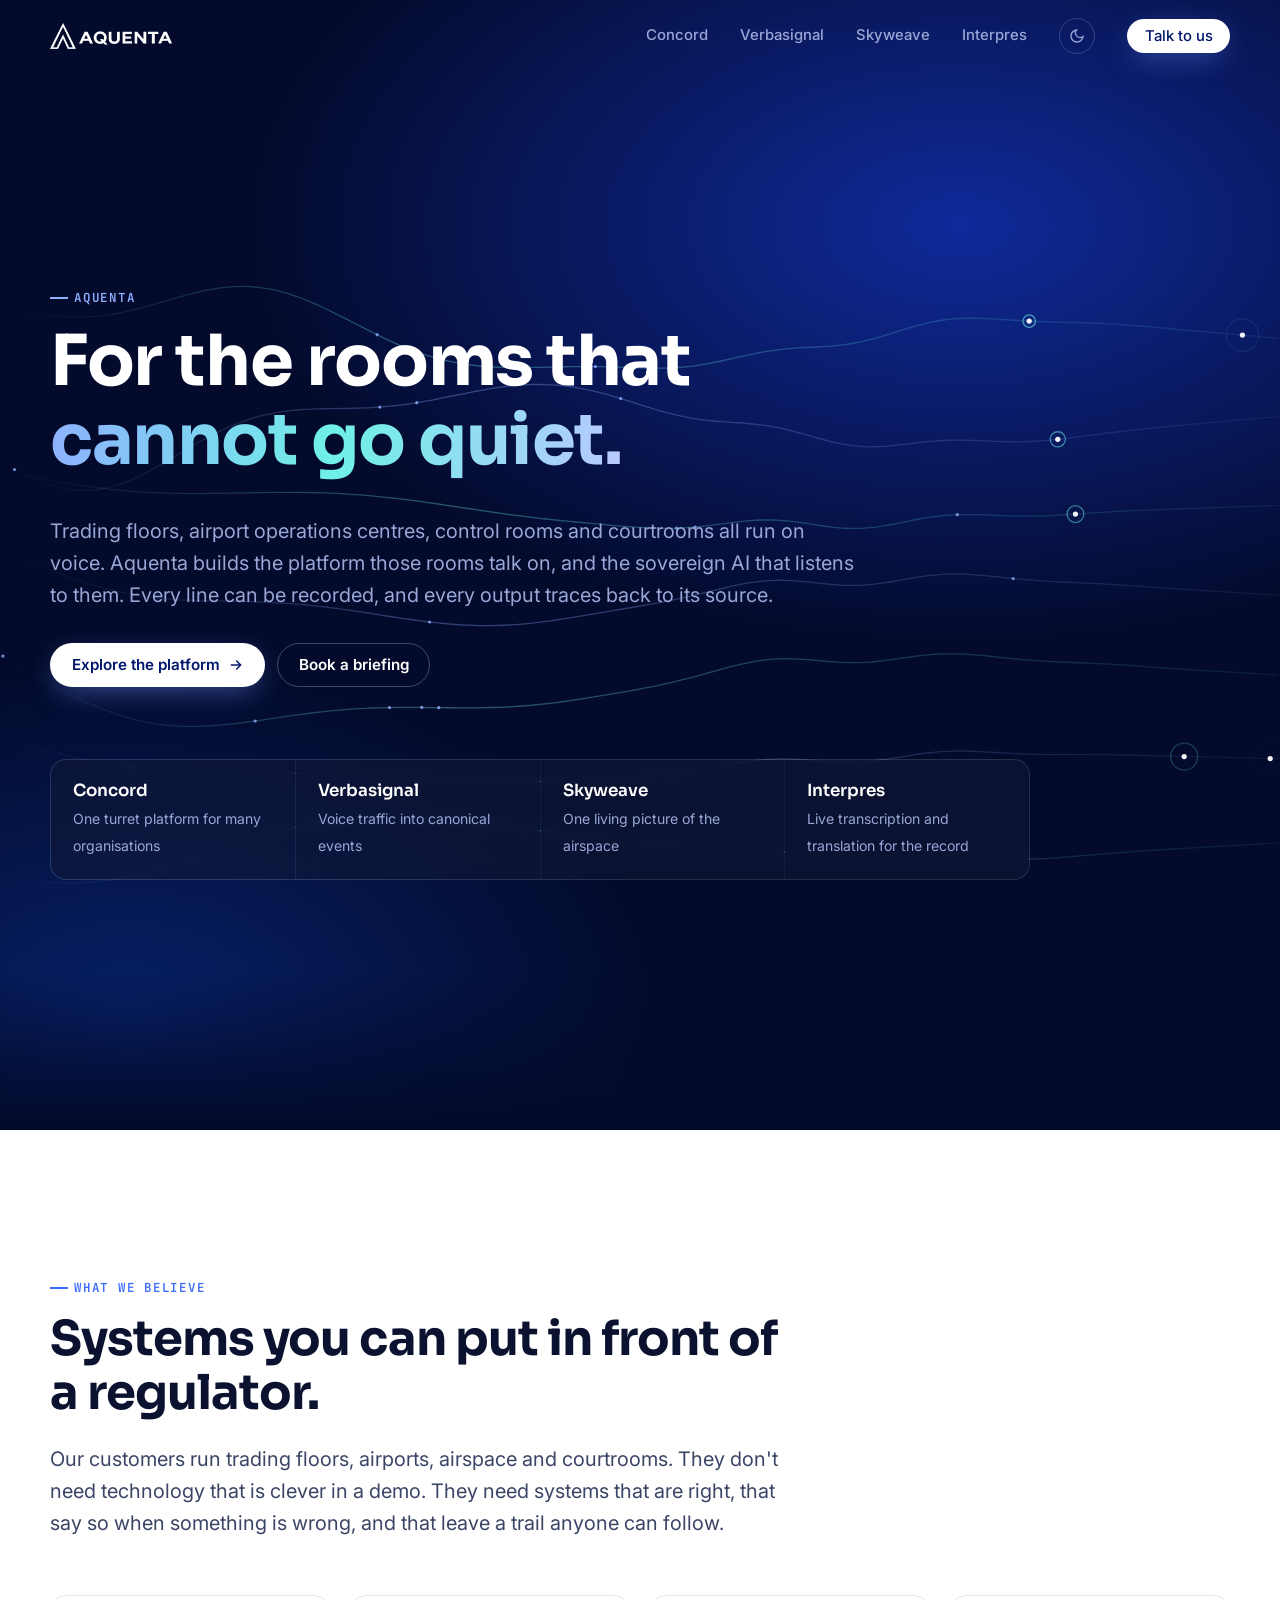
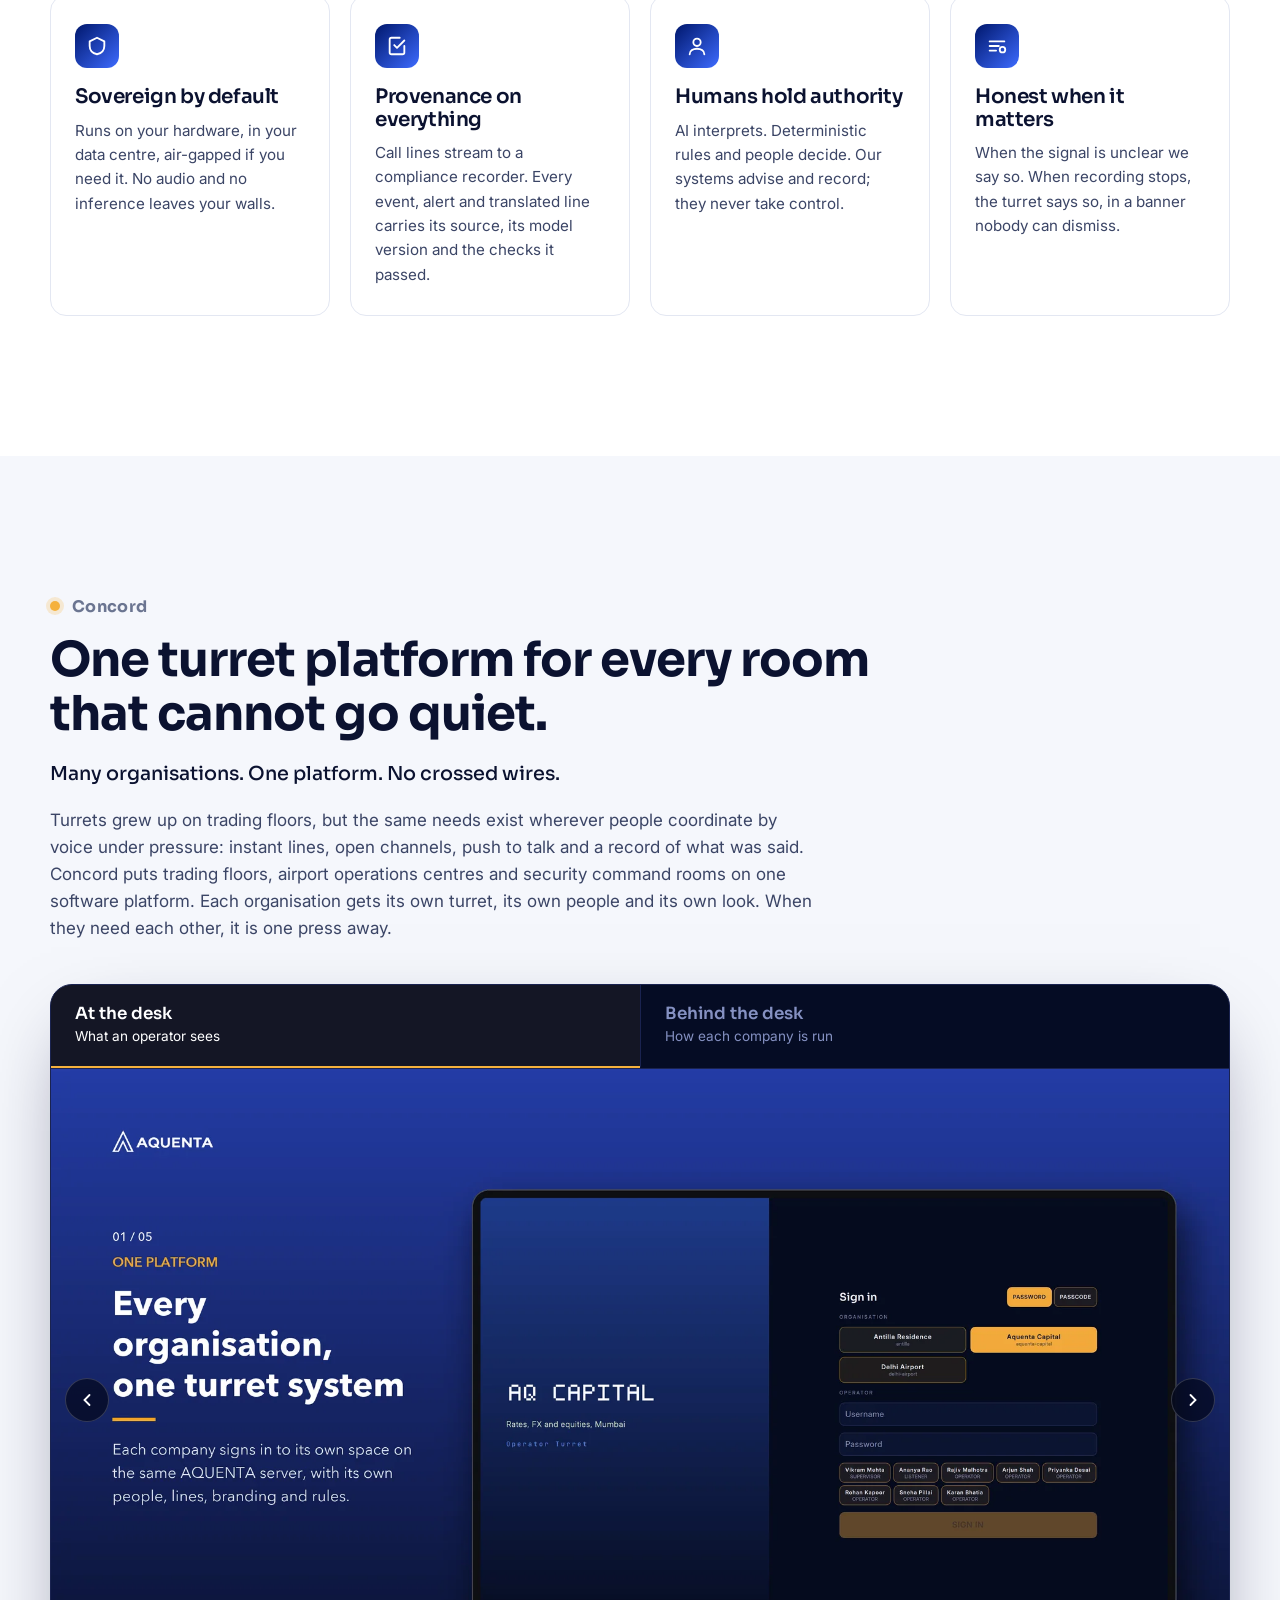
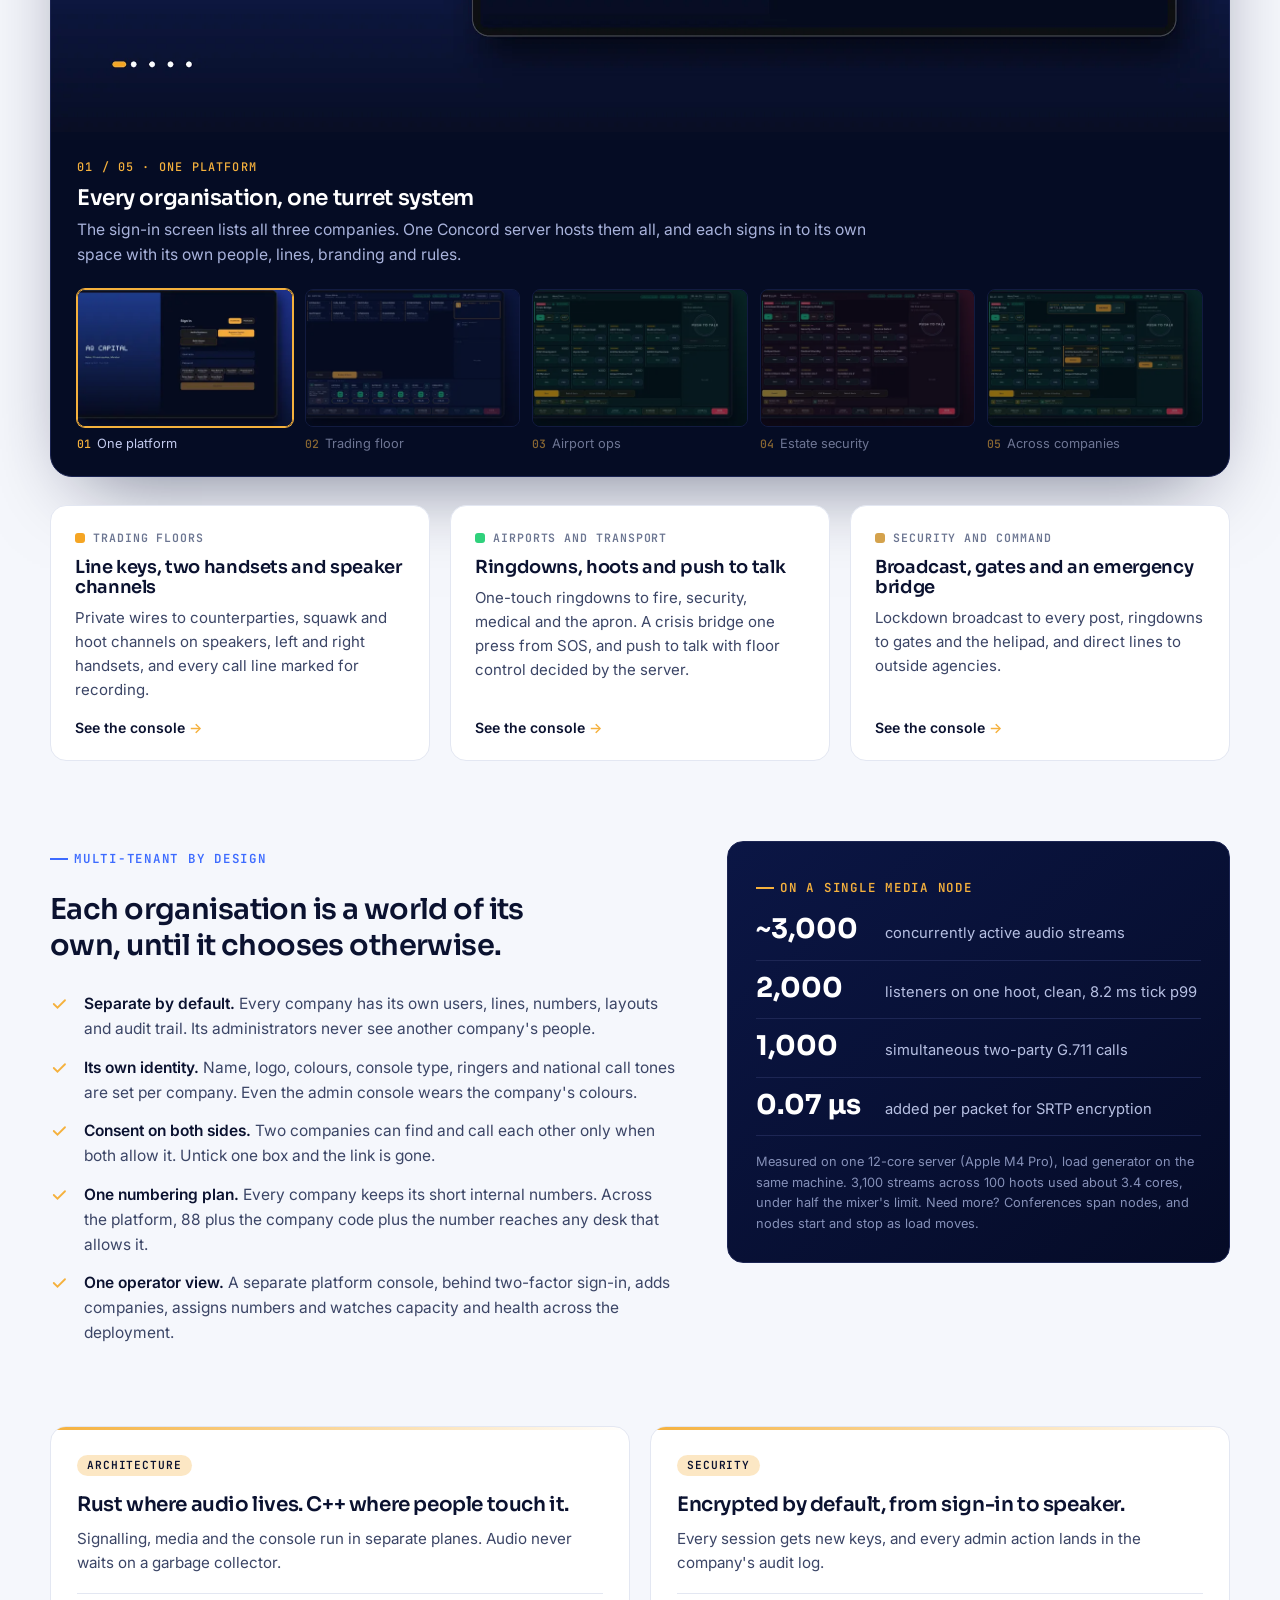
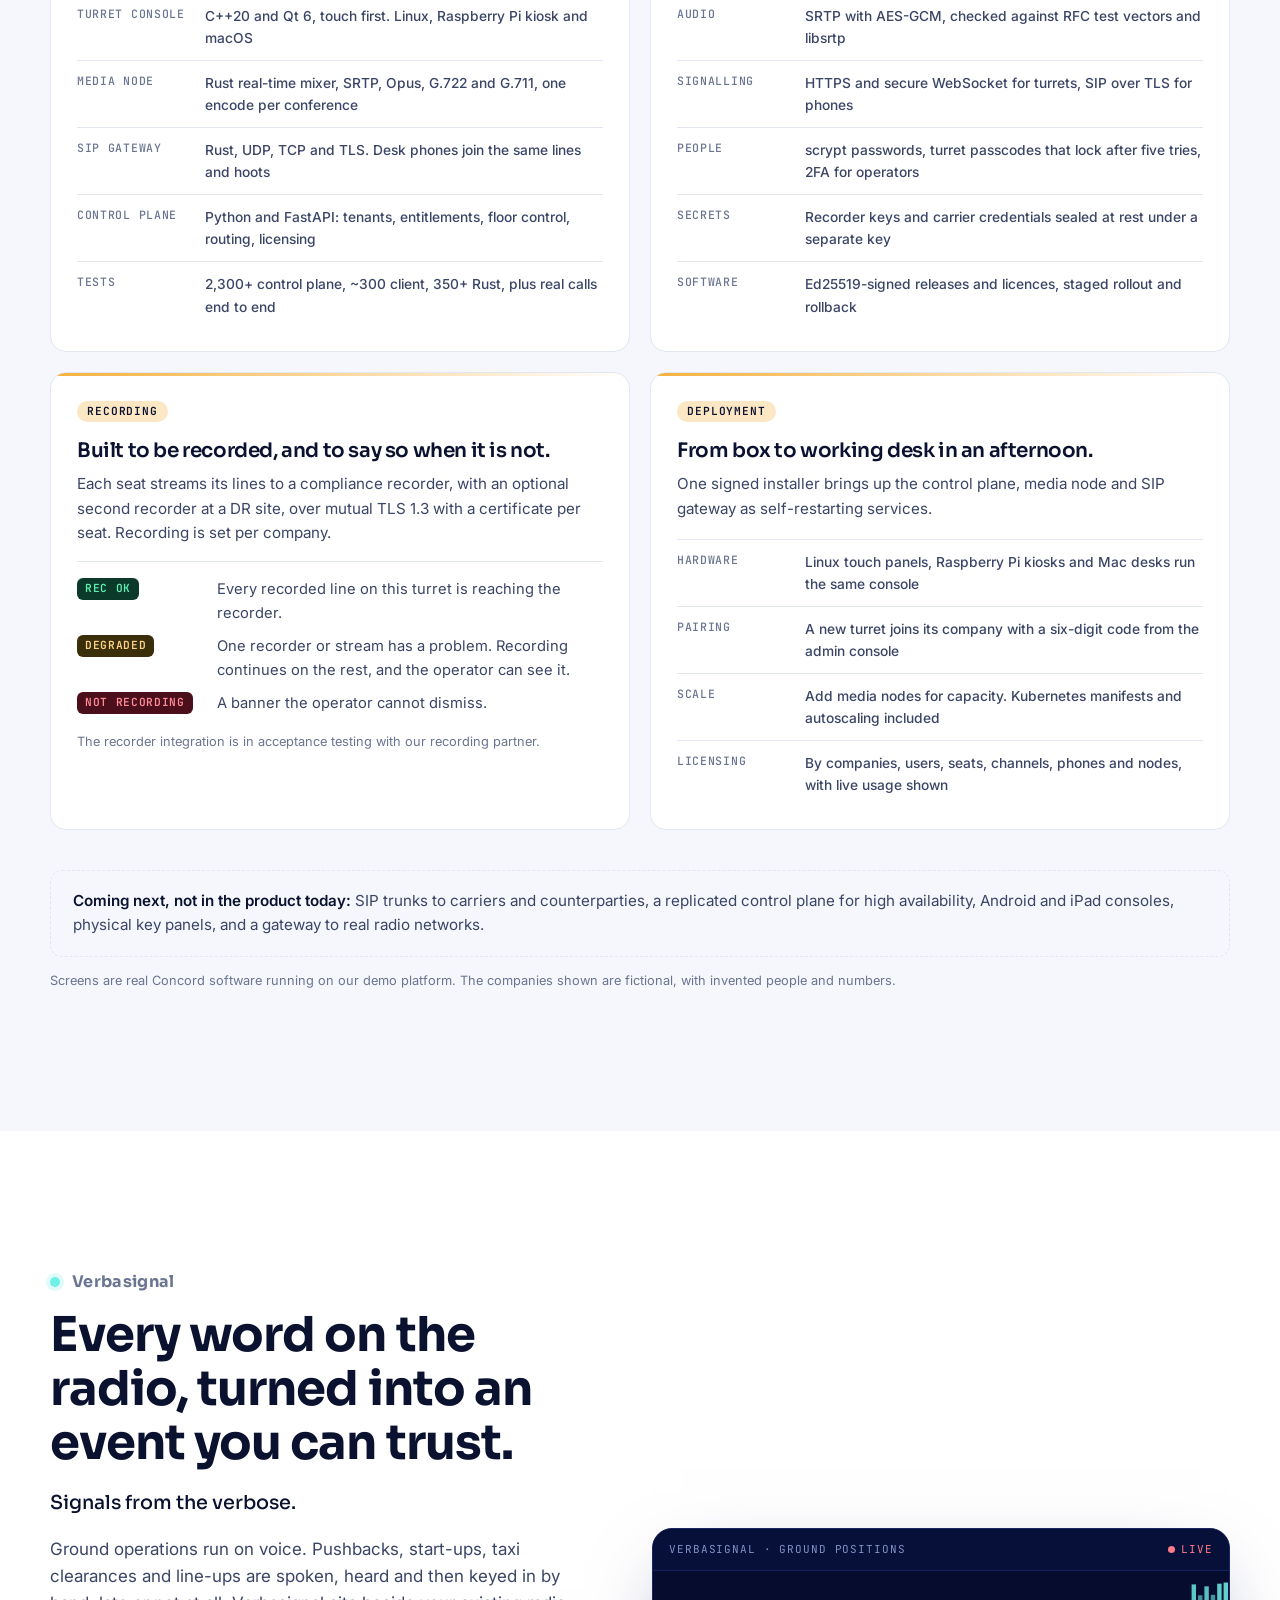
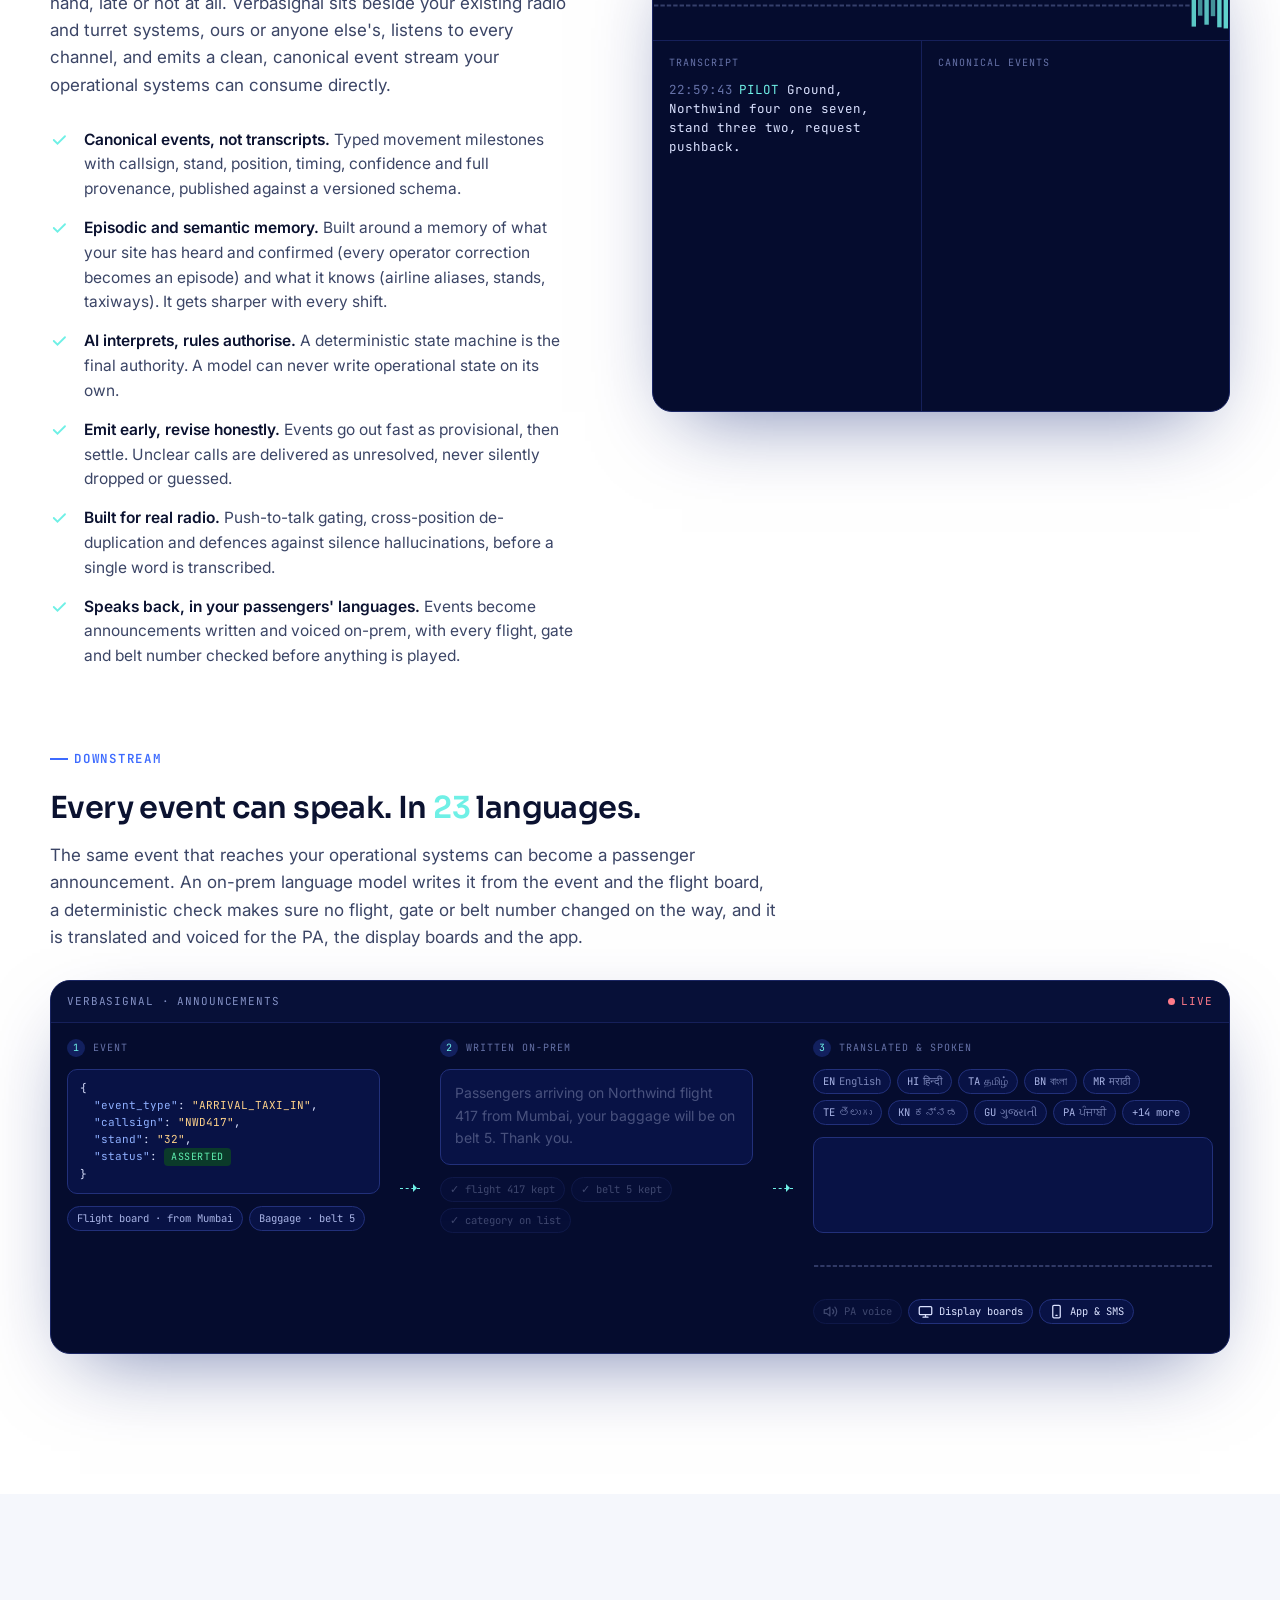
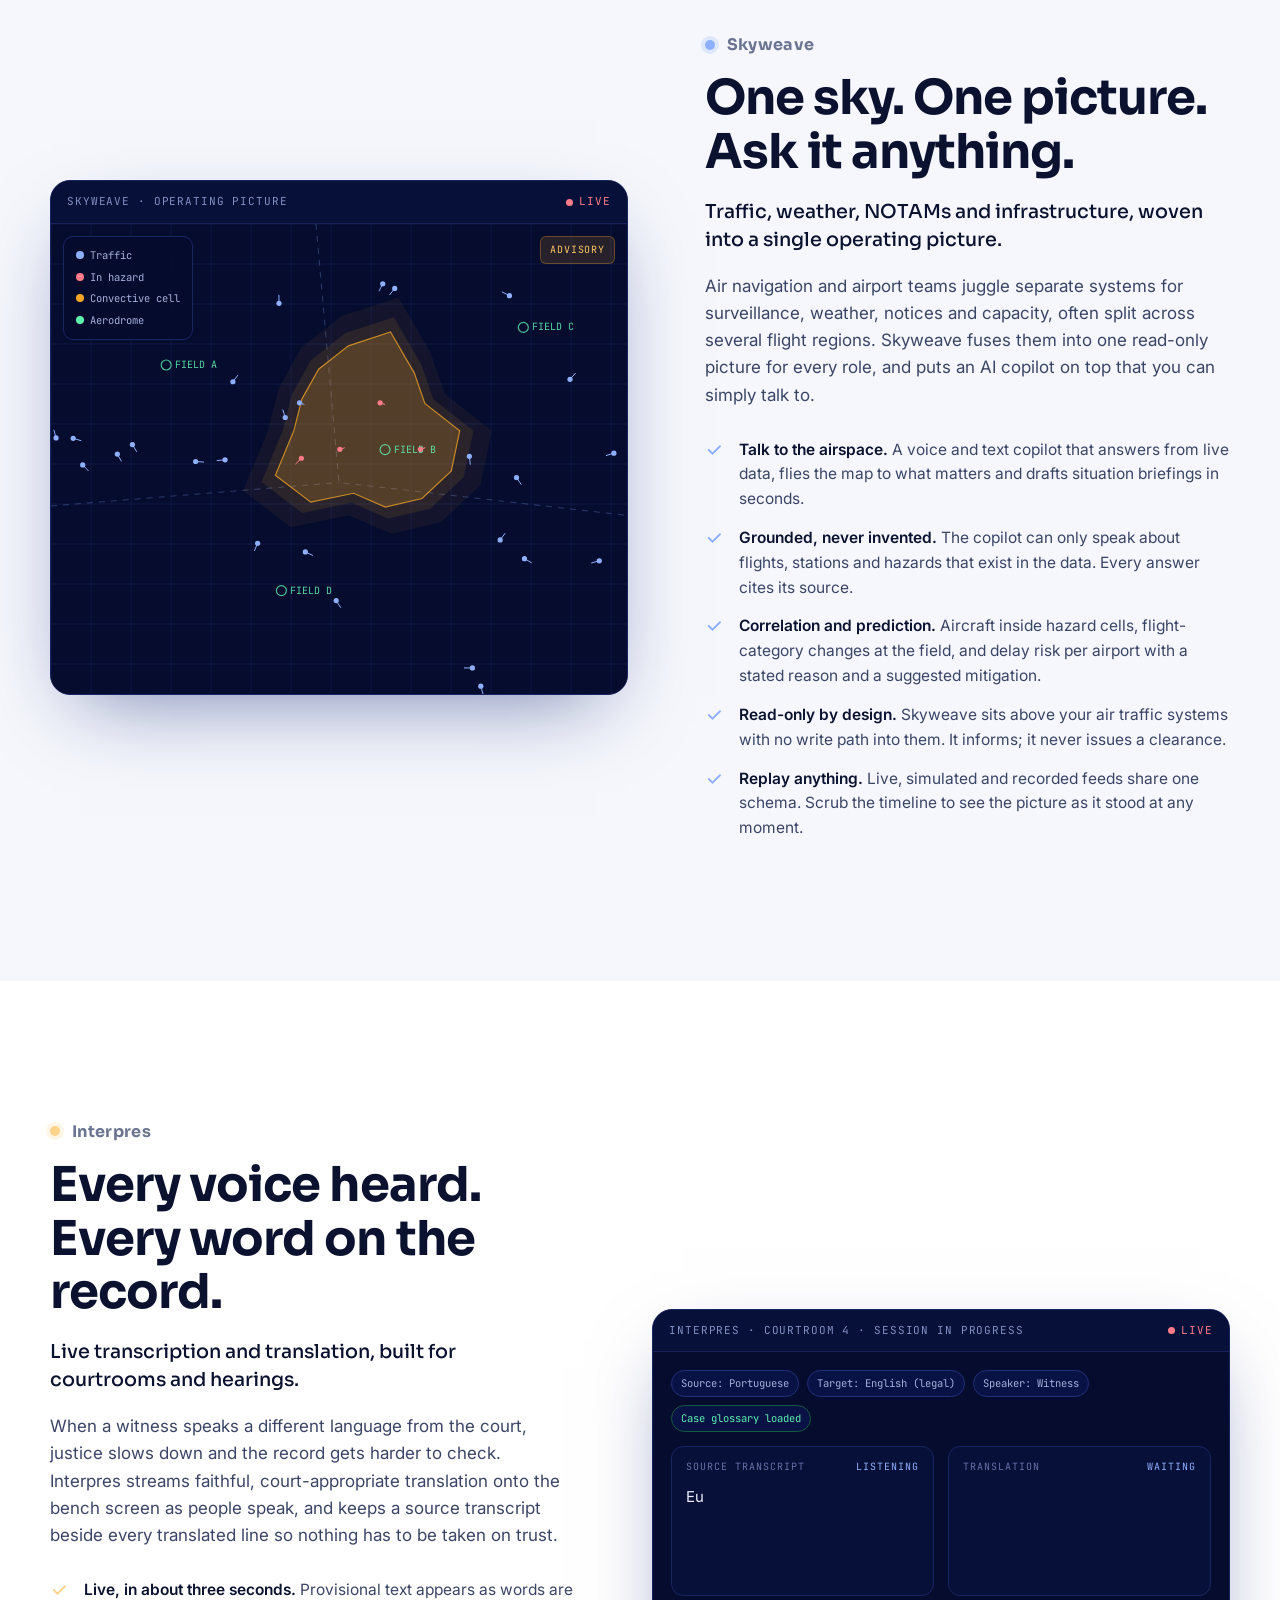
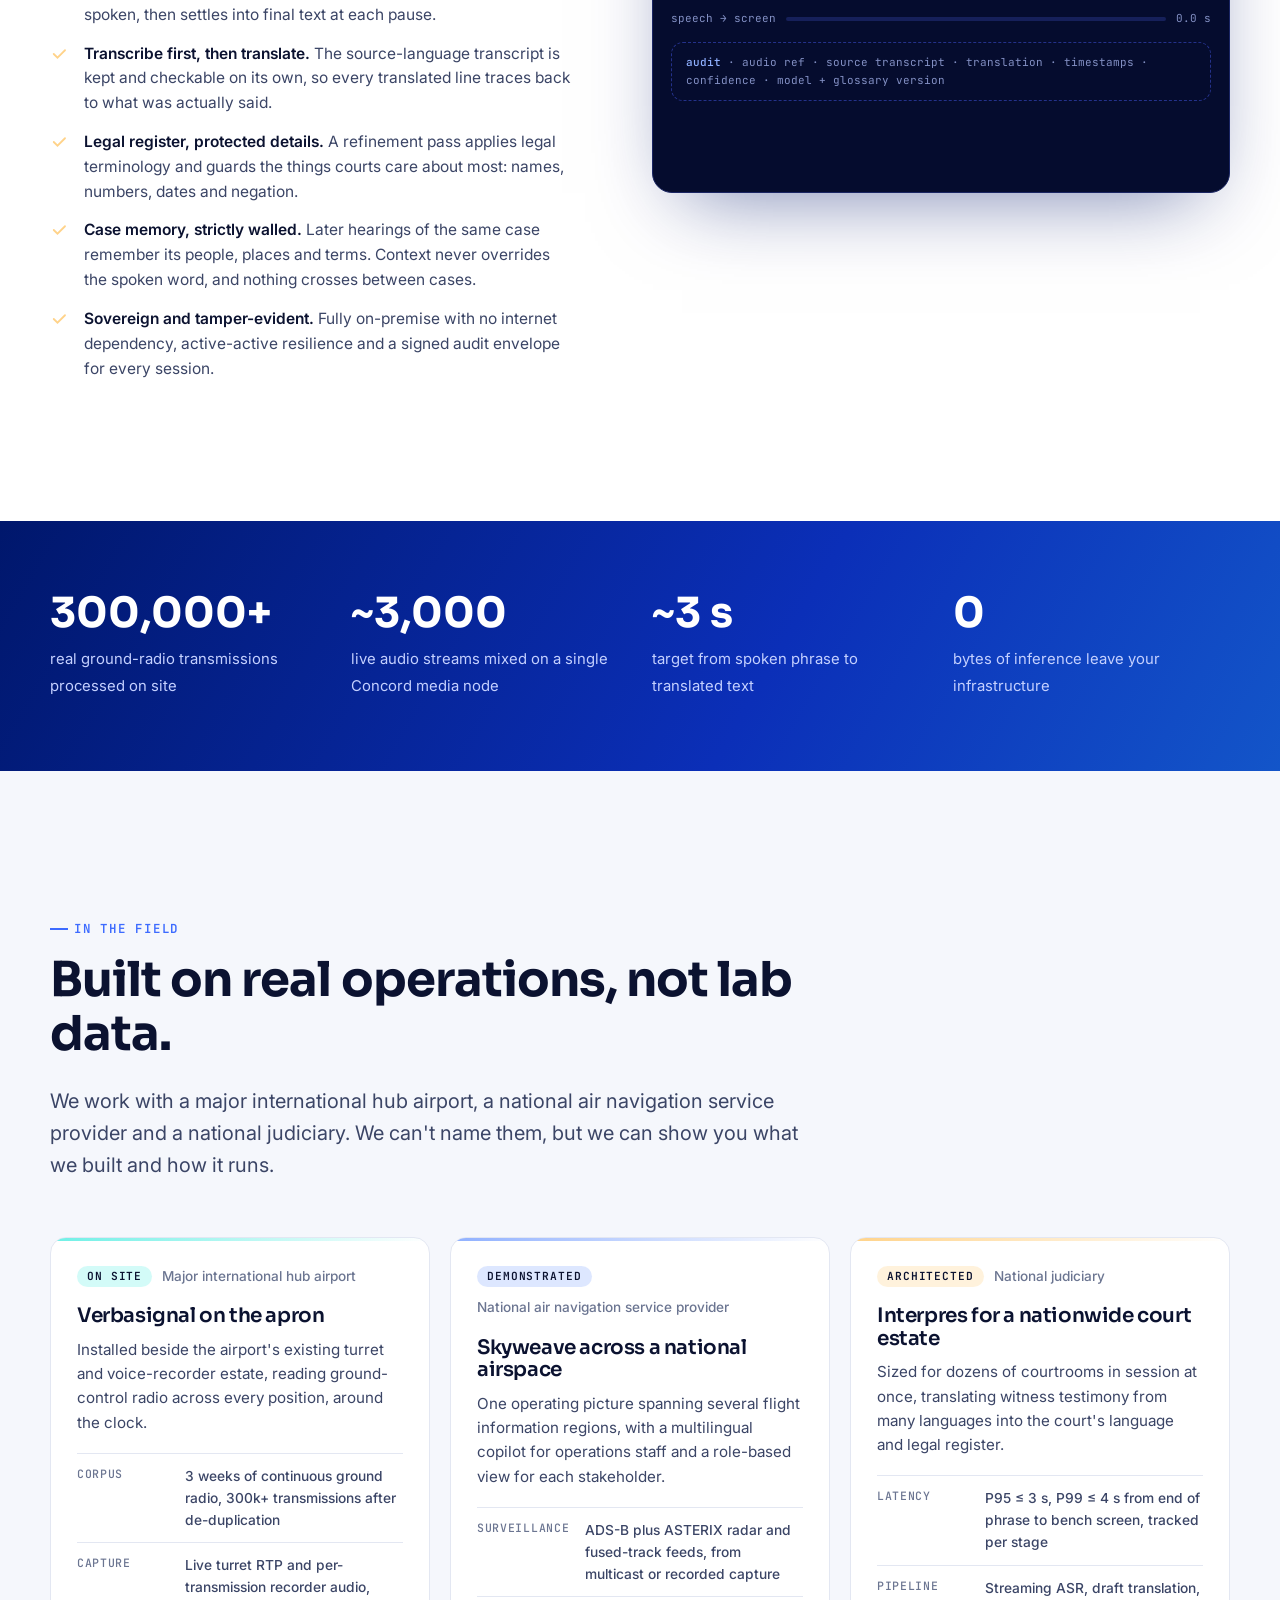
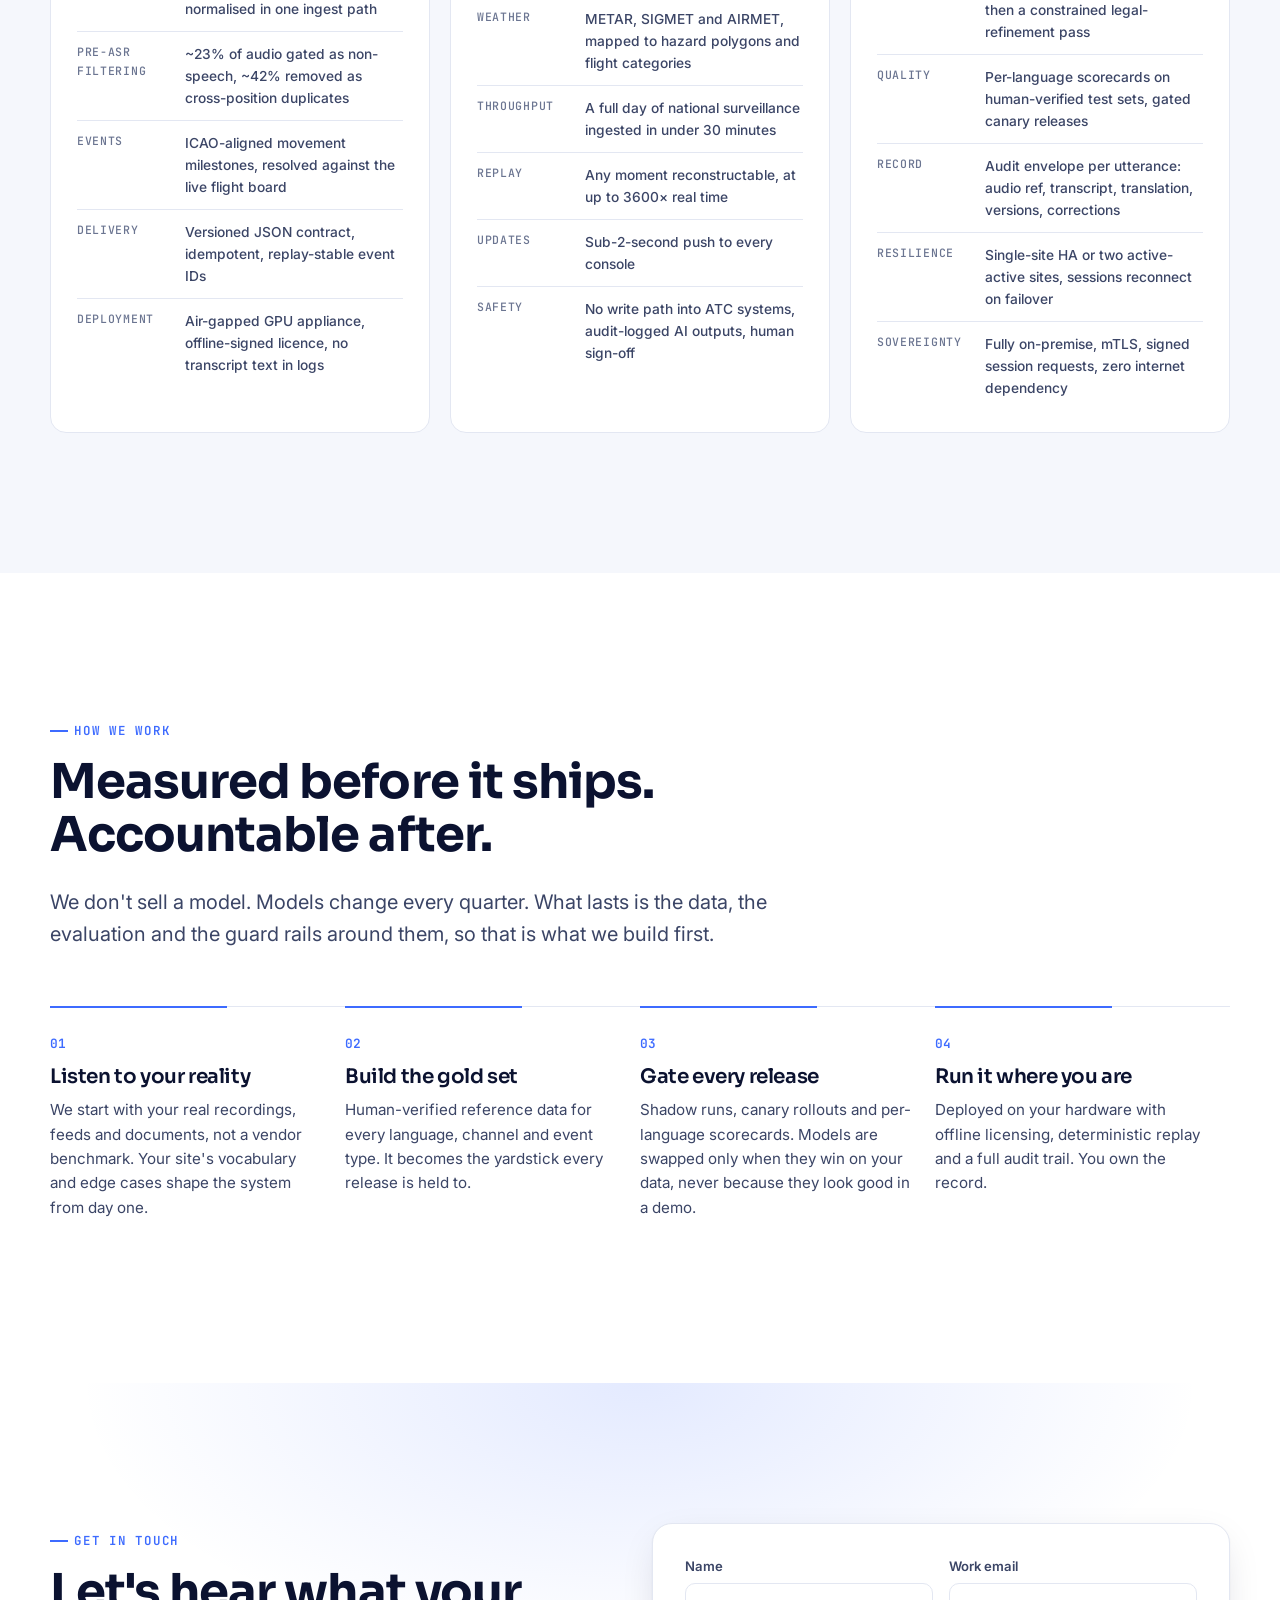
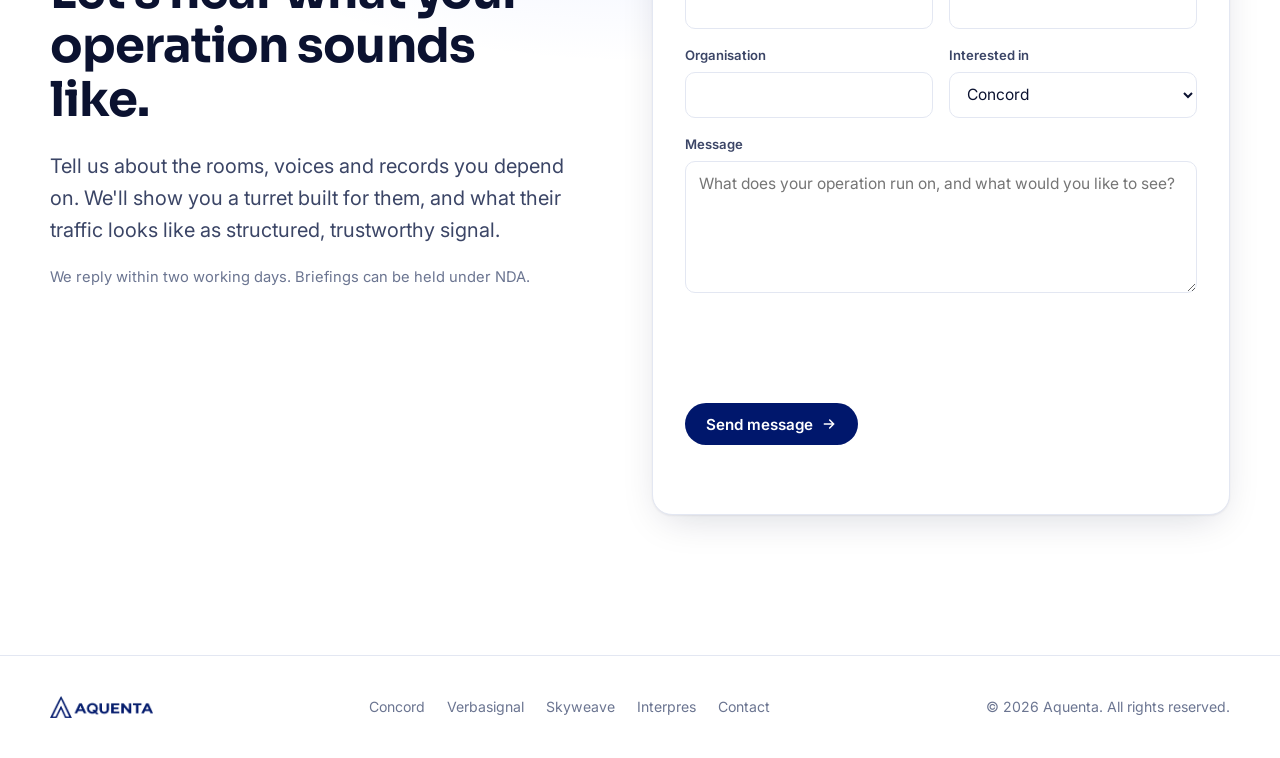
==== commit f42ce0d1: "Use generic names for the demo airport and estate Captions, alt text and the demo note no longer nam" ====
--- a/index.html
+++ b/index.html
@@ -221,7 +221,7 @@
     </div>
 
     <p class="roadmap reveal"><b>Coming next, not in the product today:</b> SIP trunks to carriers and counterparties, a replicated control plane for high availability, Android and iPad consoles, physical key panels, and a gateway to real radio networks.</p>
-    <p class="demo-note">Screens are real Concord software running on our demo platform. Aquenta Capital, Delhi Airport and Antilla Residence are demonstration companies with invented people and numbers.</p>
+    <p class="demo-note">Screens are real Concord software running on our demo platform. The companies shown are fictional, with invented people and numbers.</p>
   </div>
   <dialog class="lightbox" id="lightbox" aria-label="Full-size screen">
     <button class="lightbox-close" id="lightboxClose" aria-label="Close">
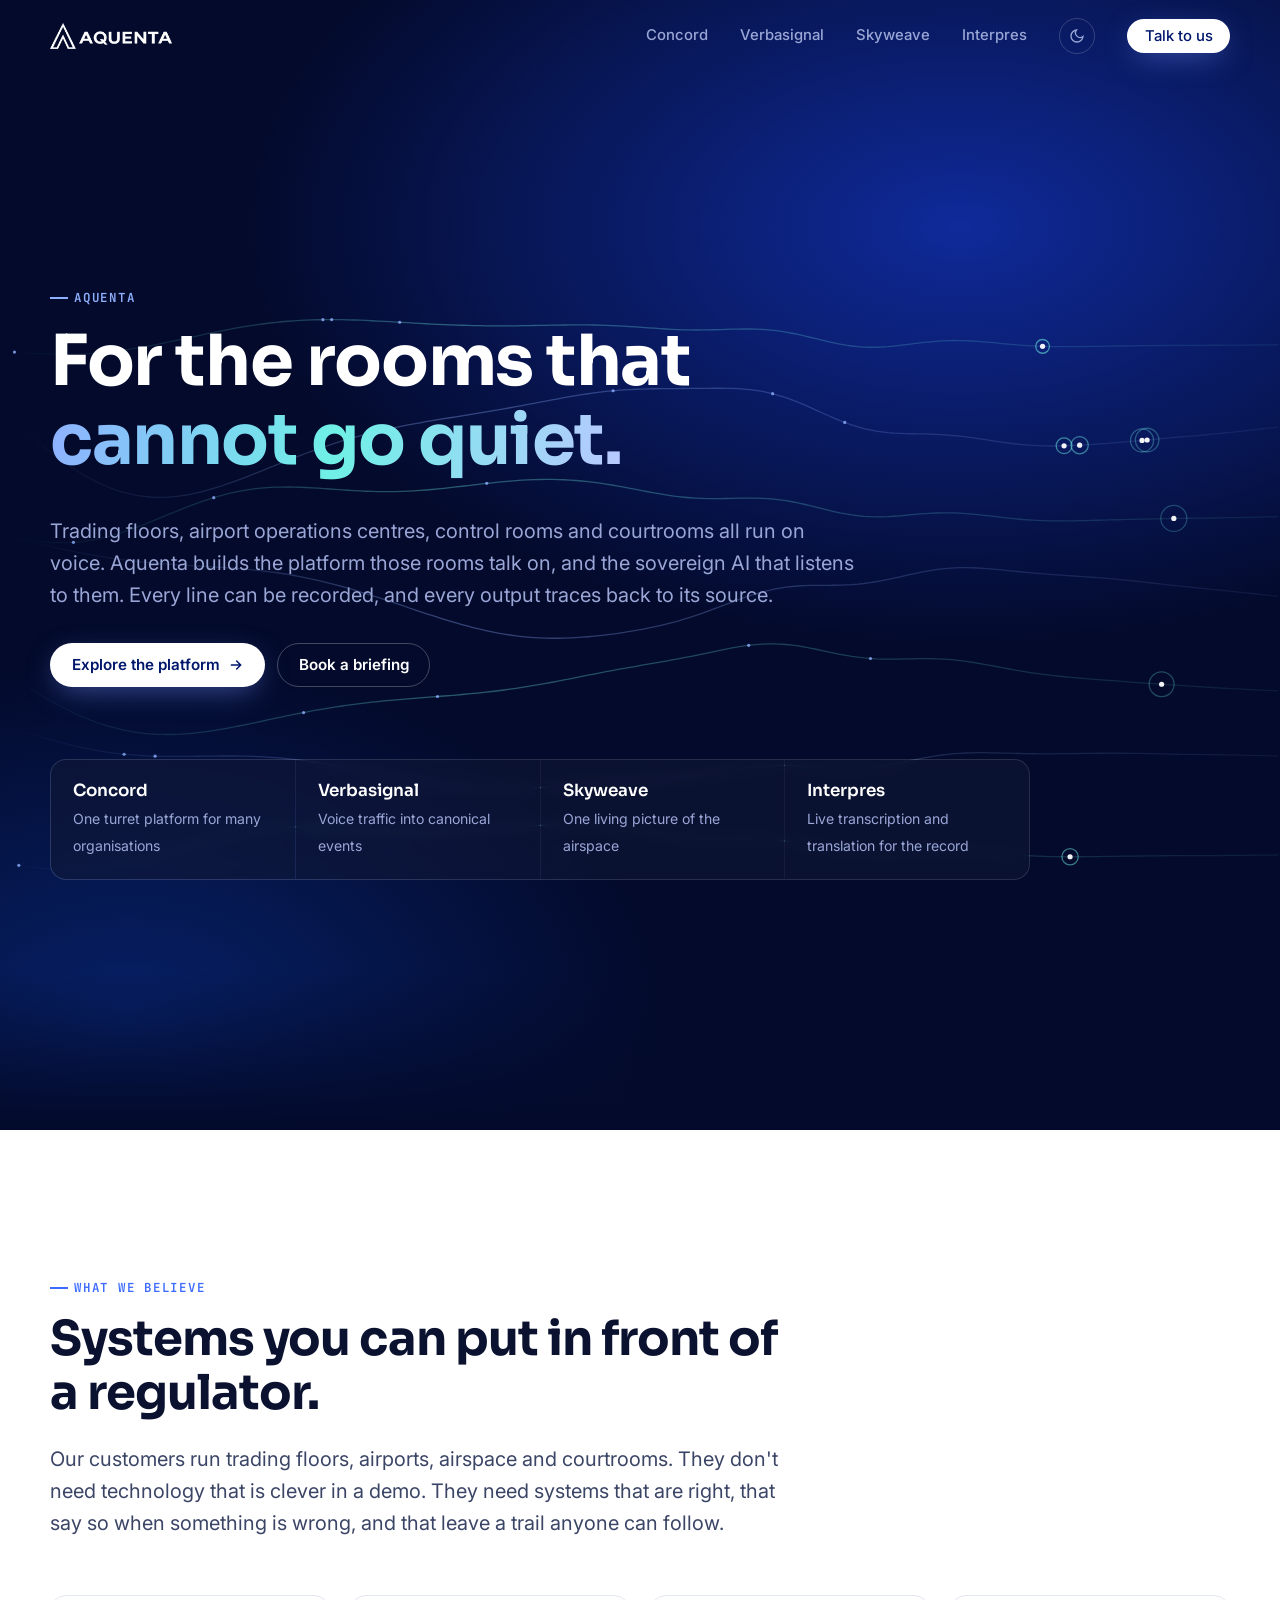
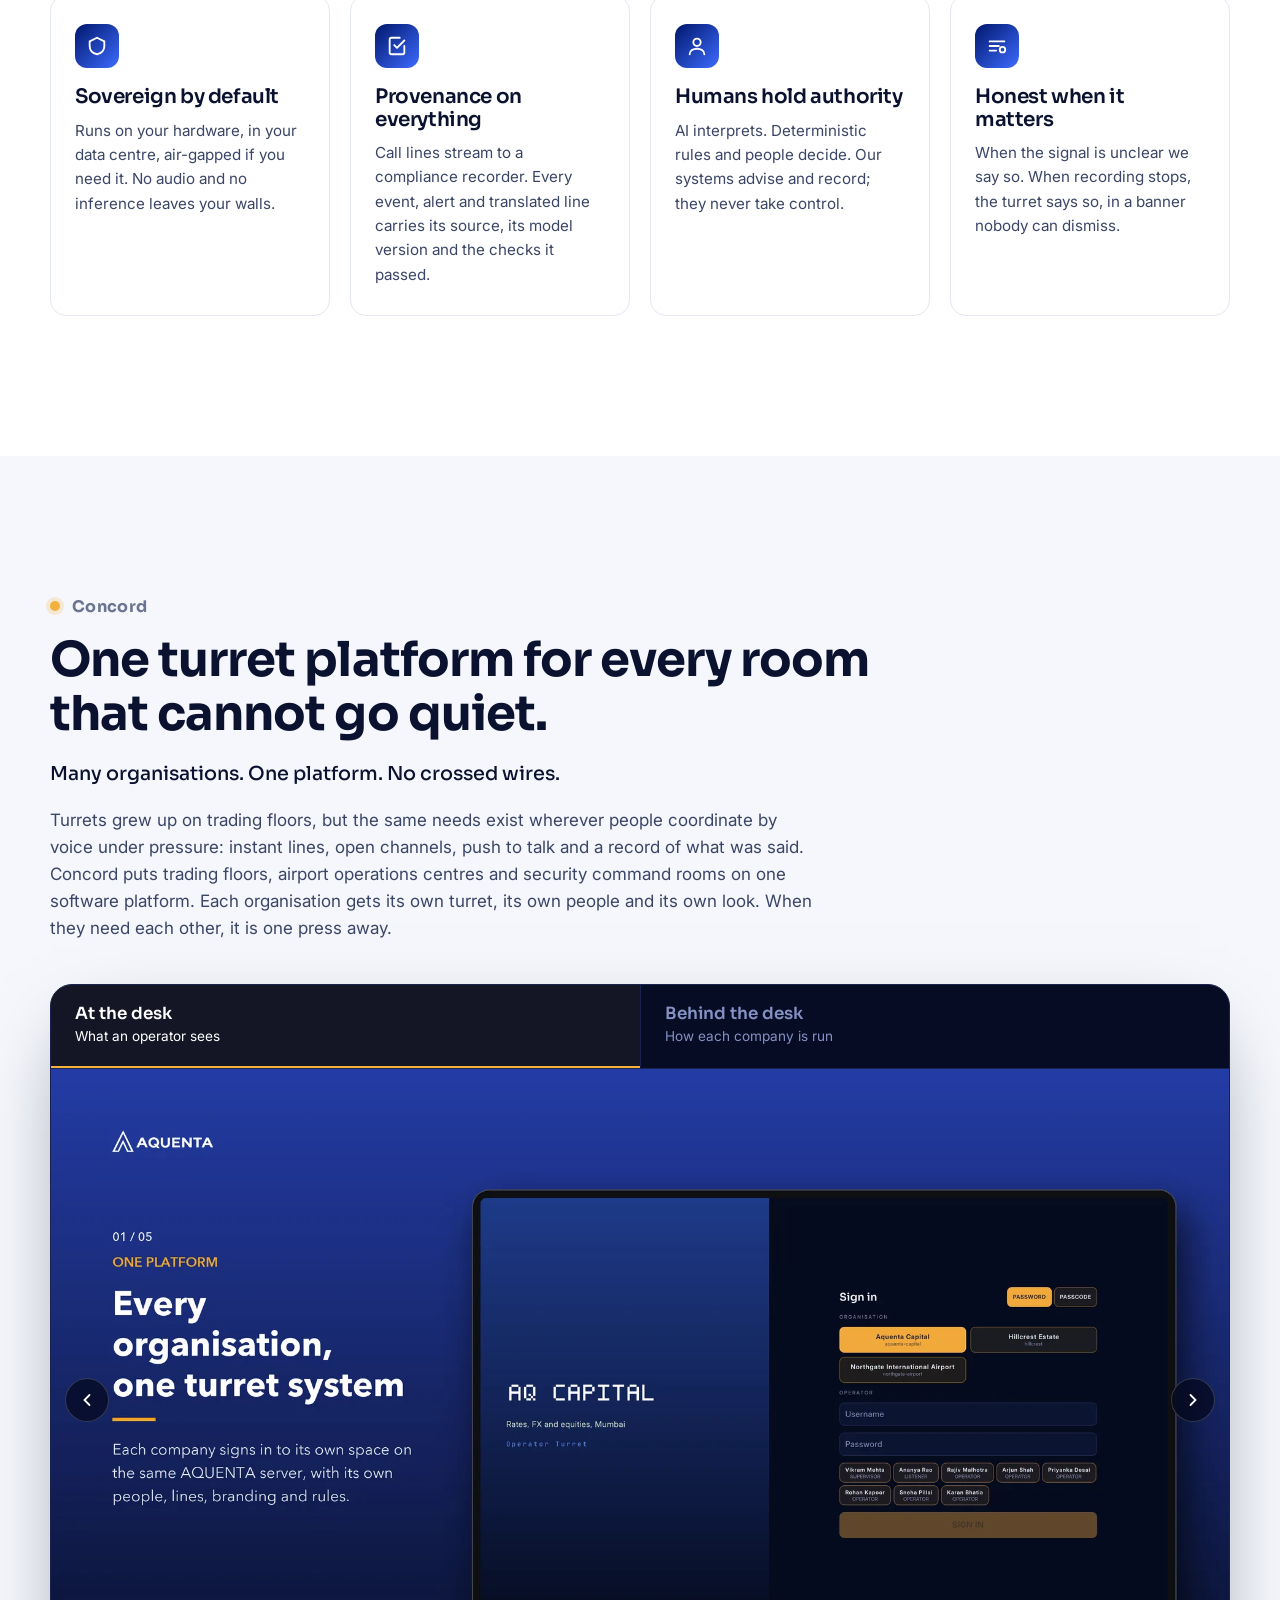
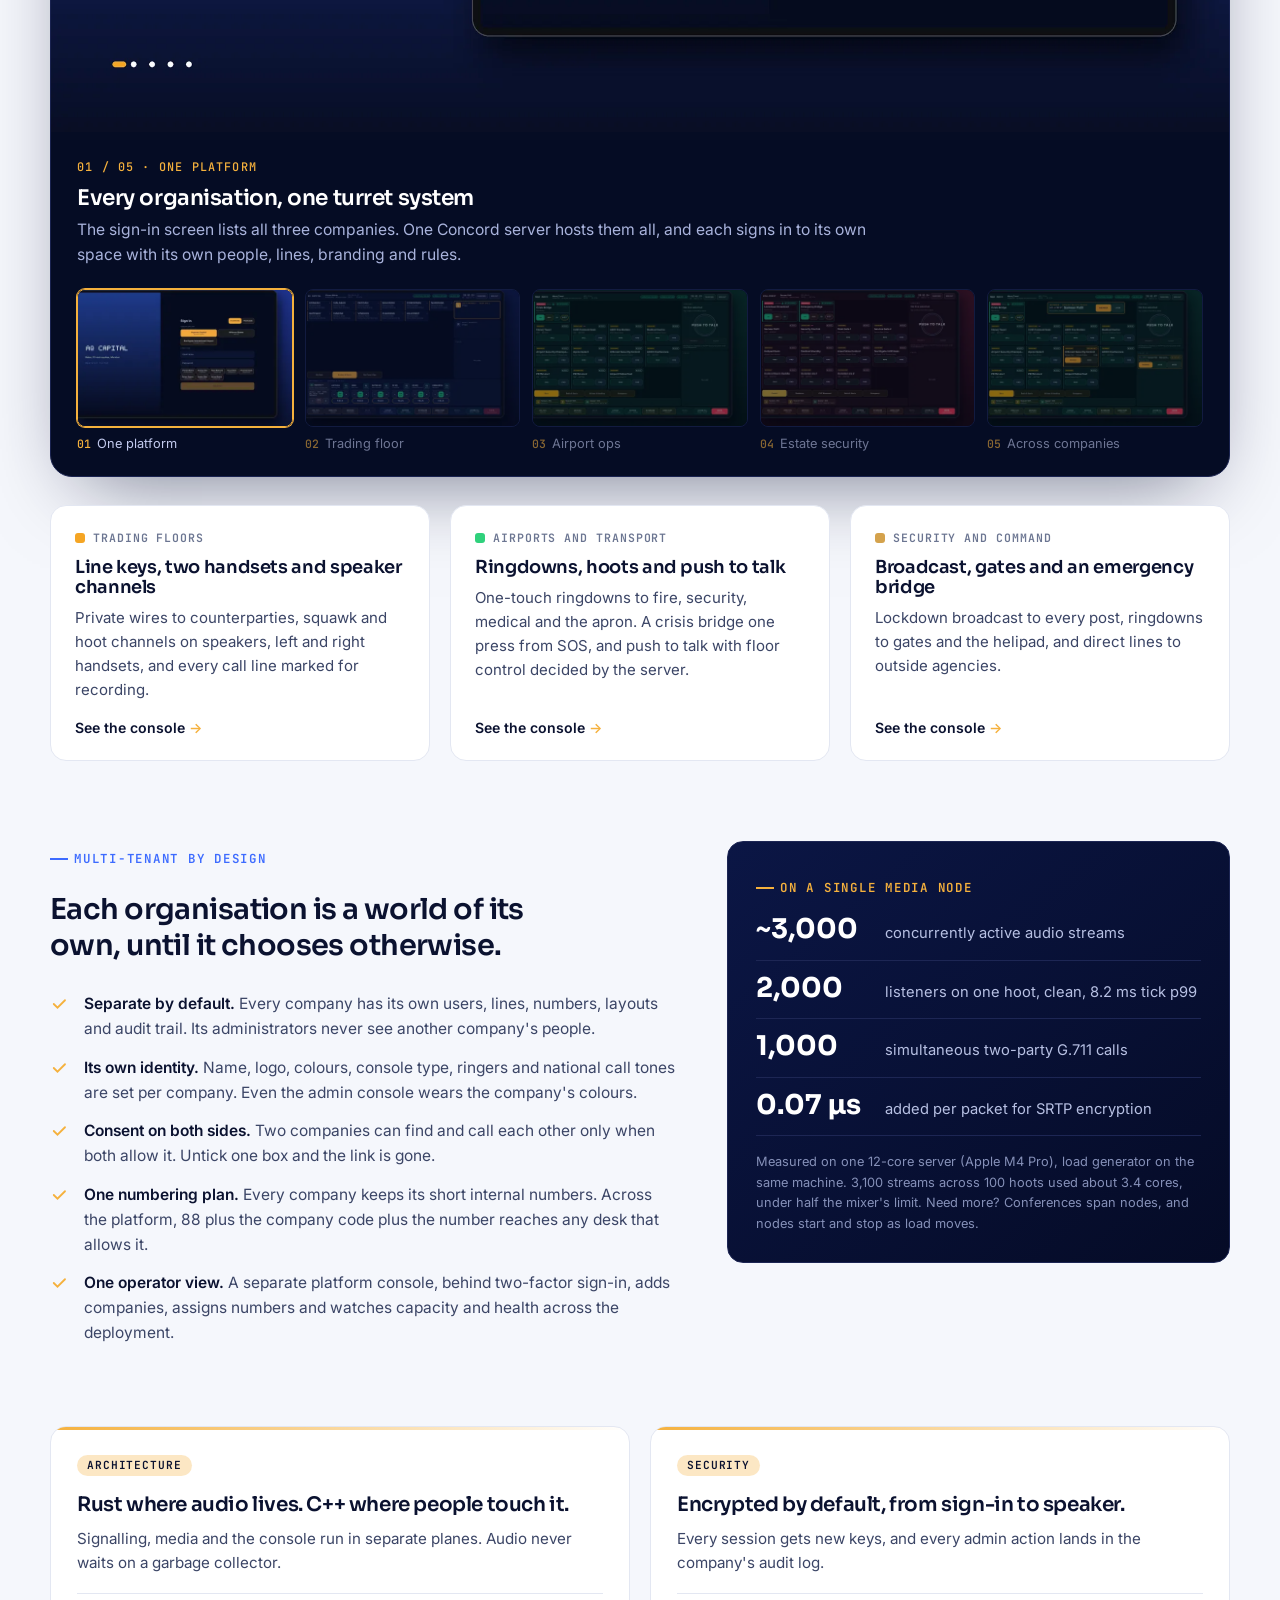
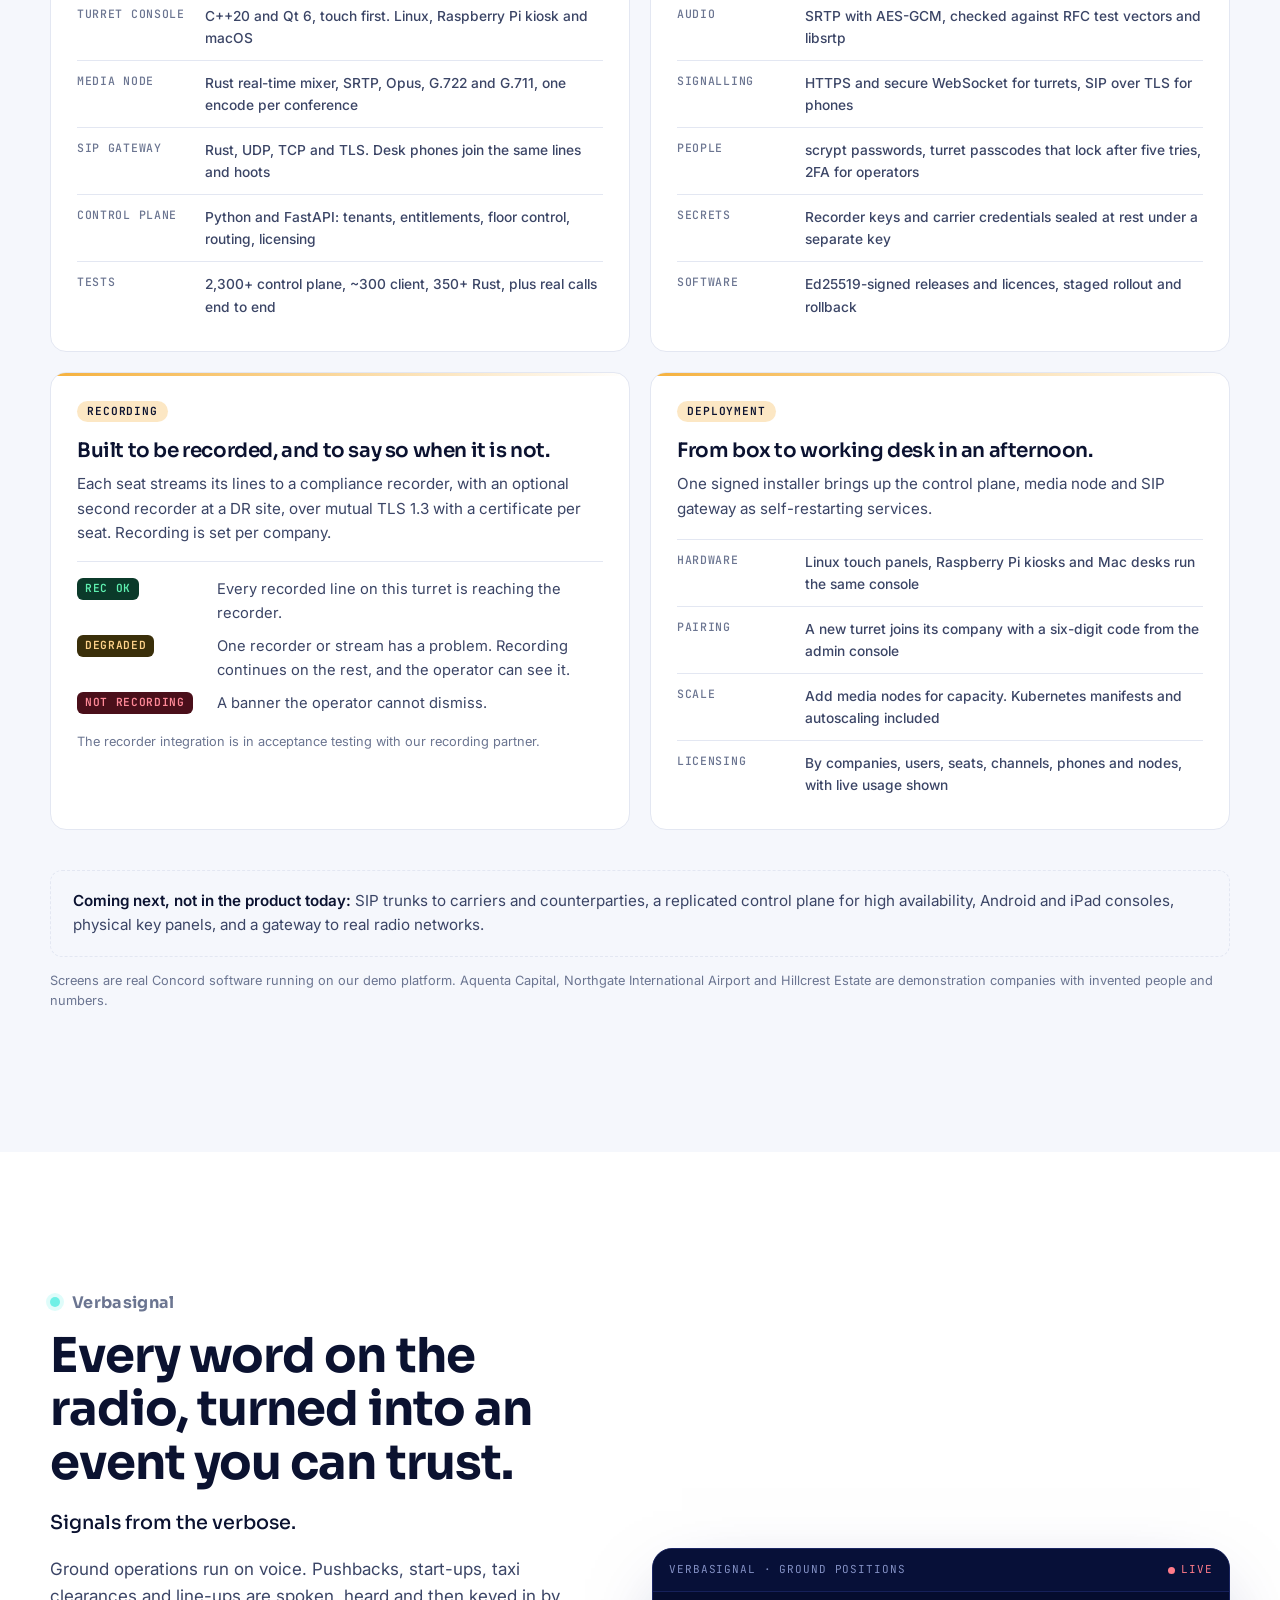
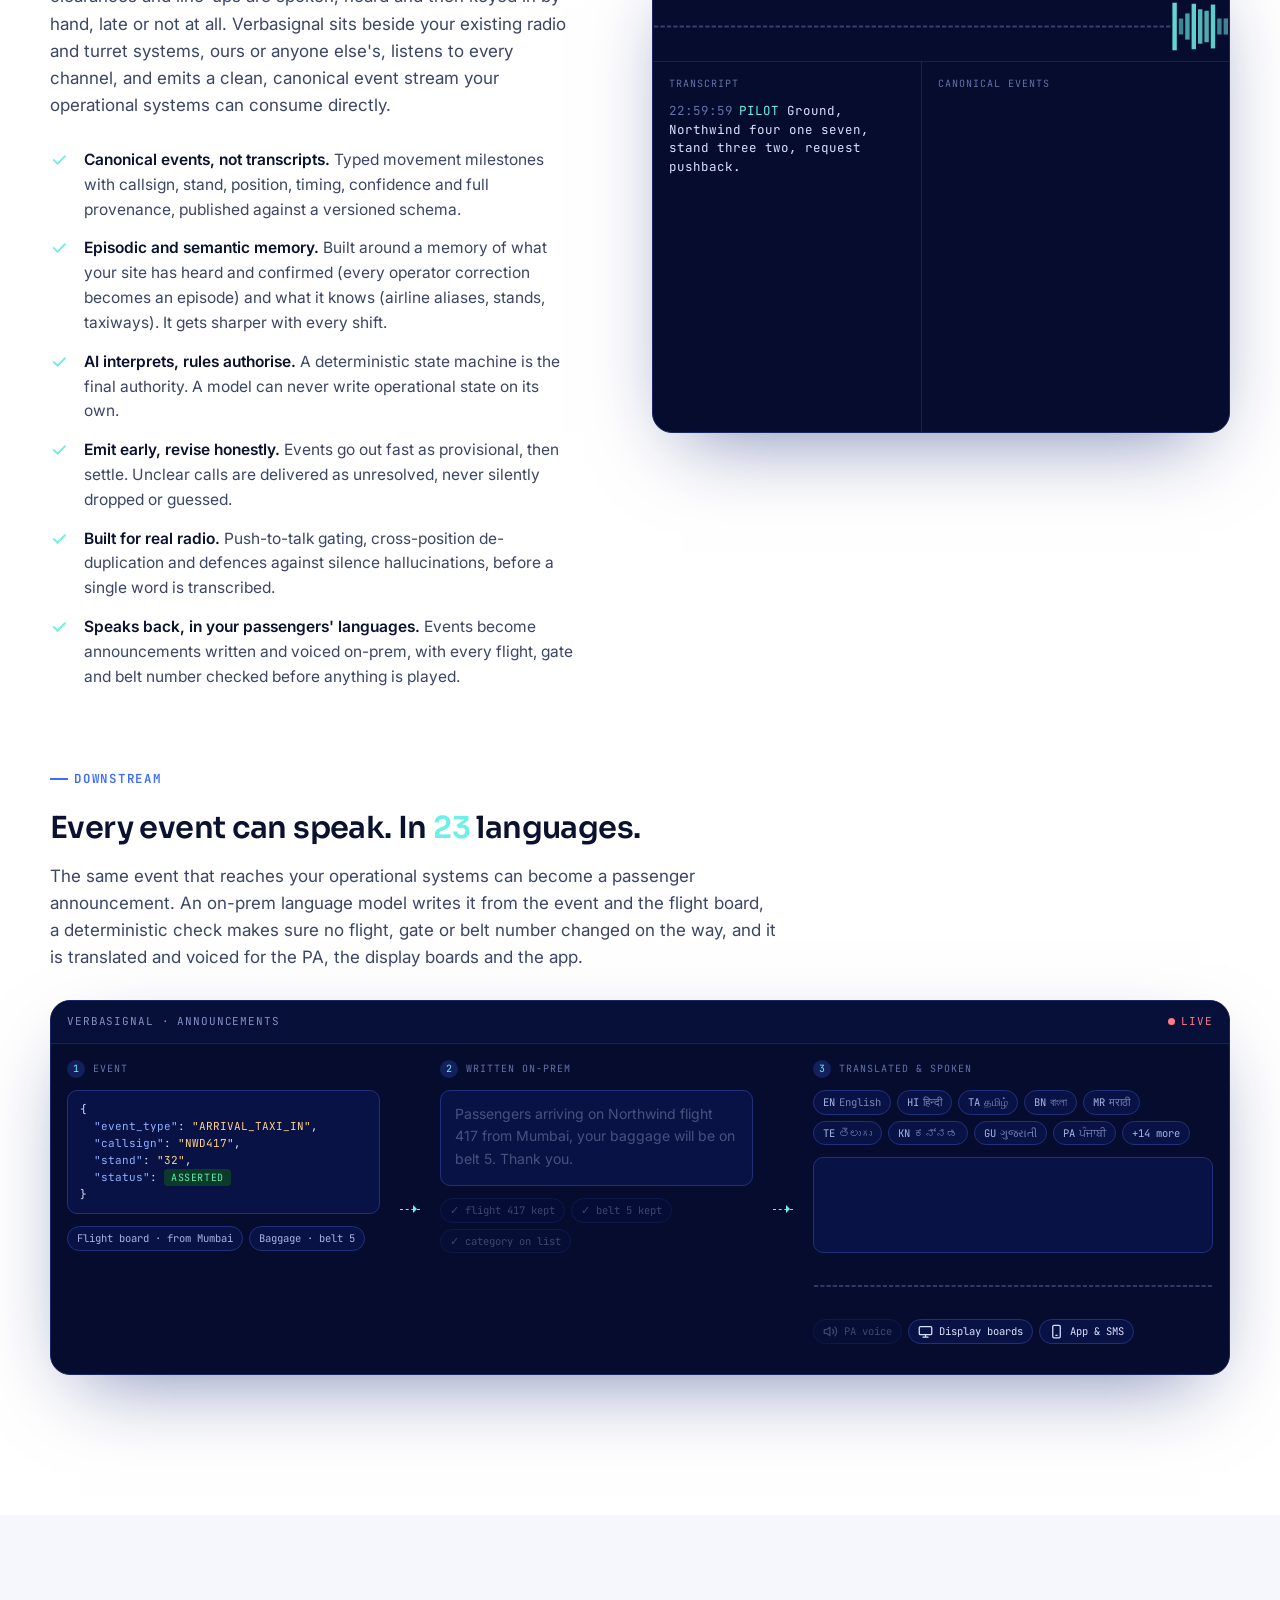
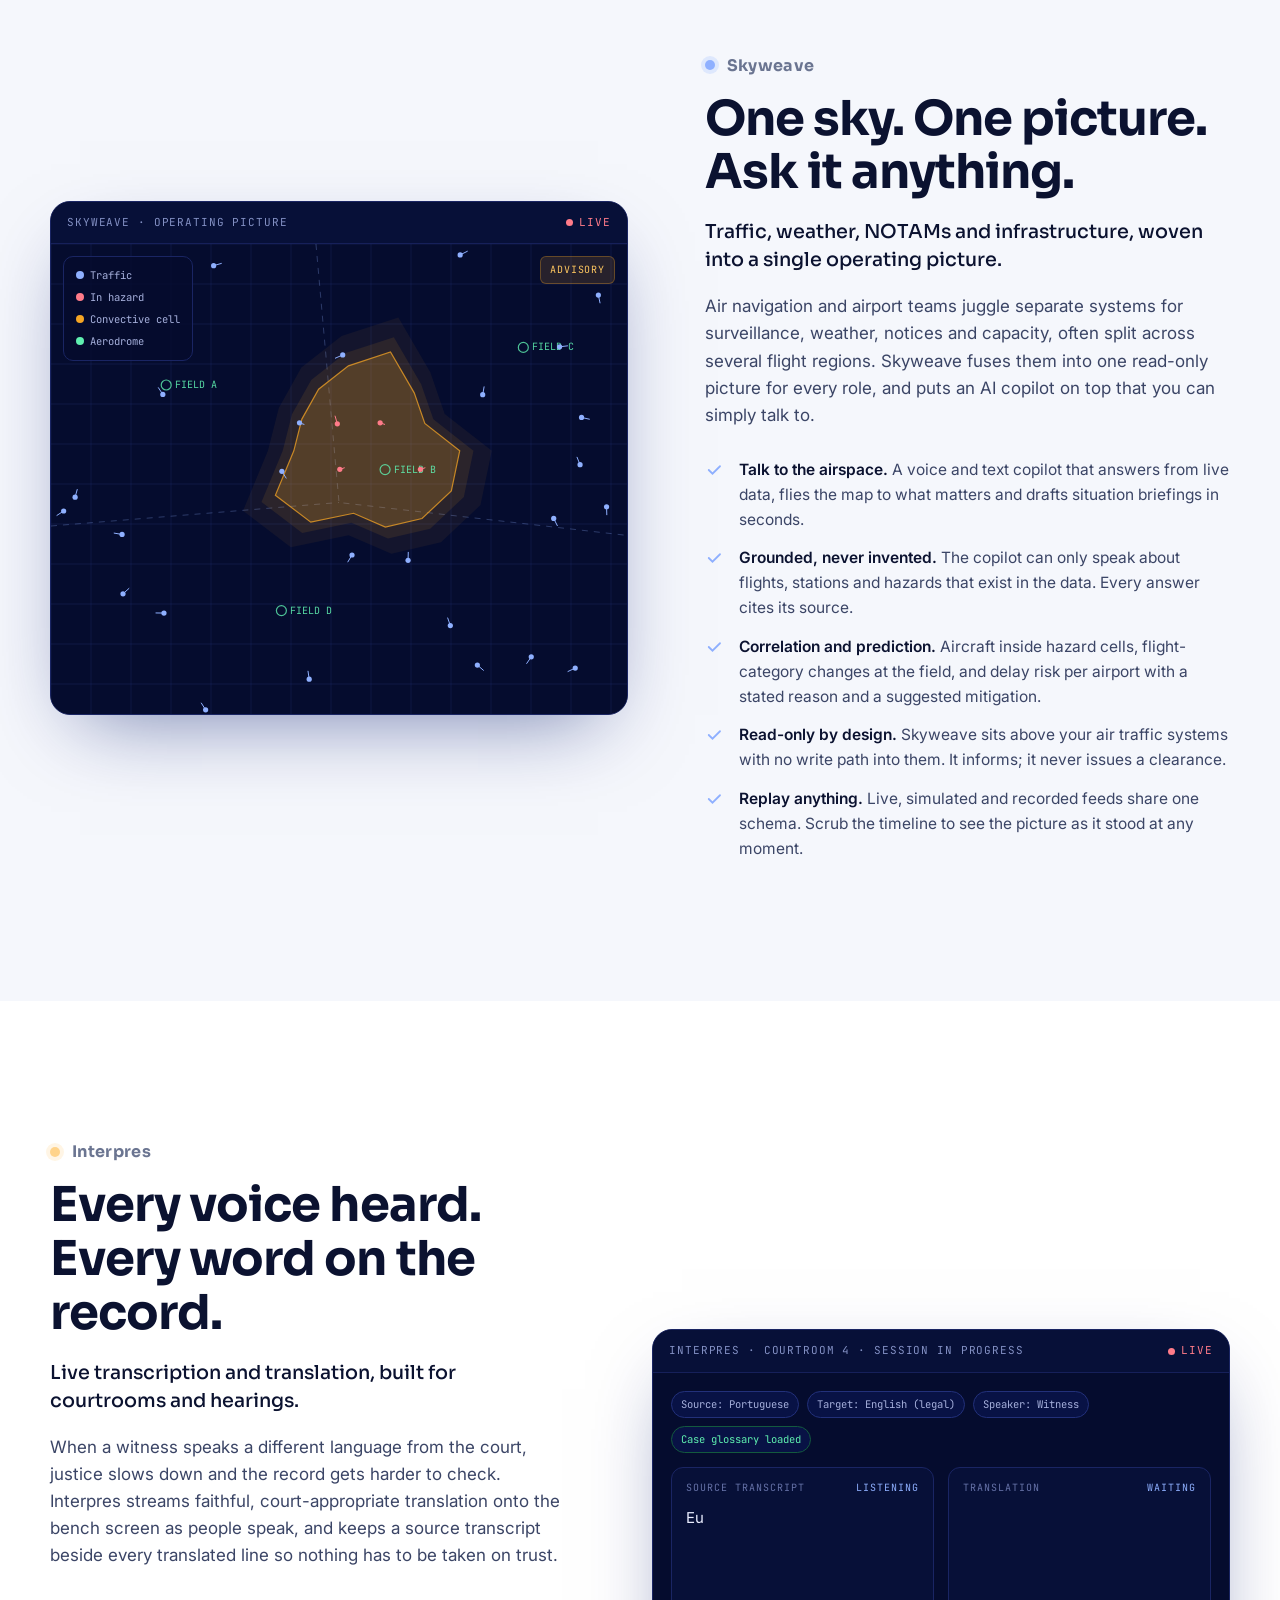
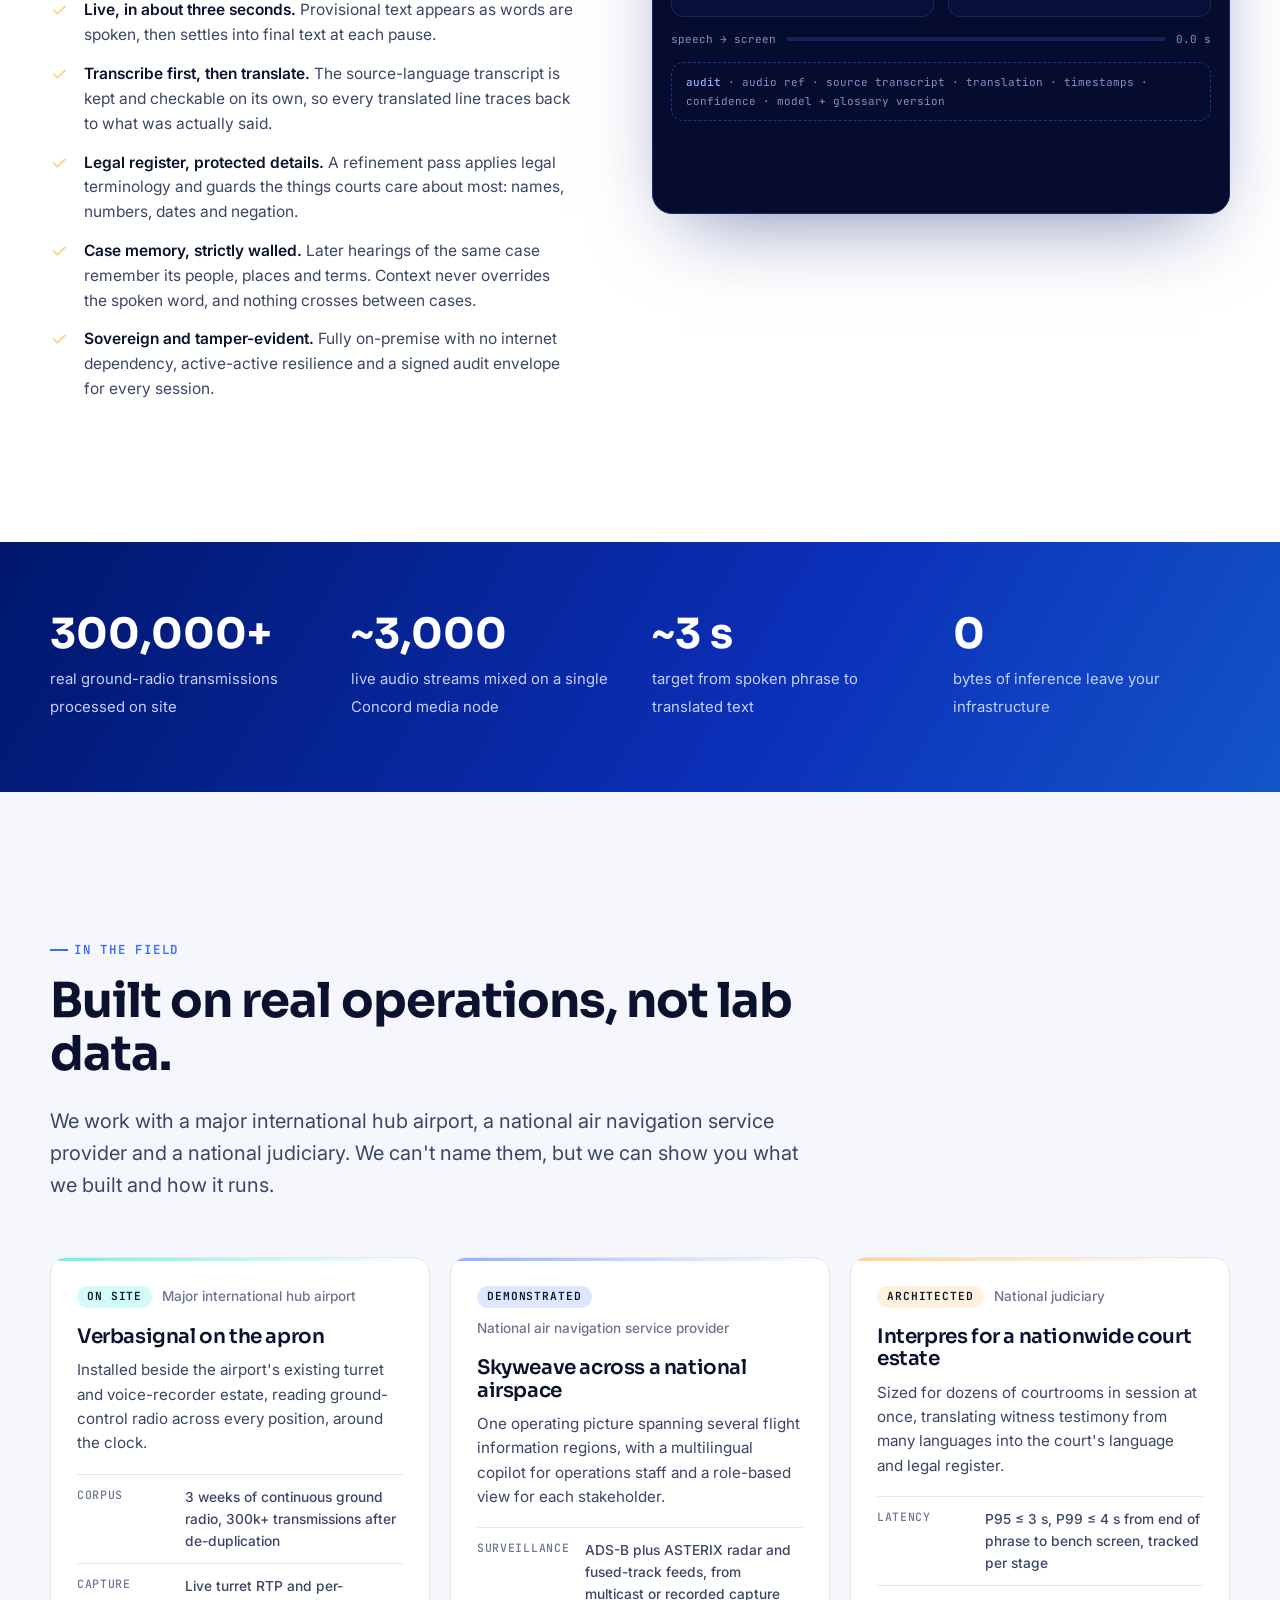
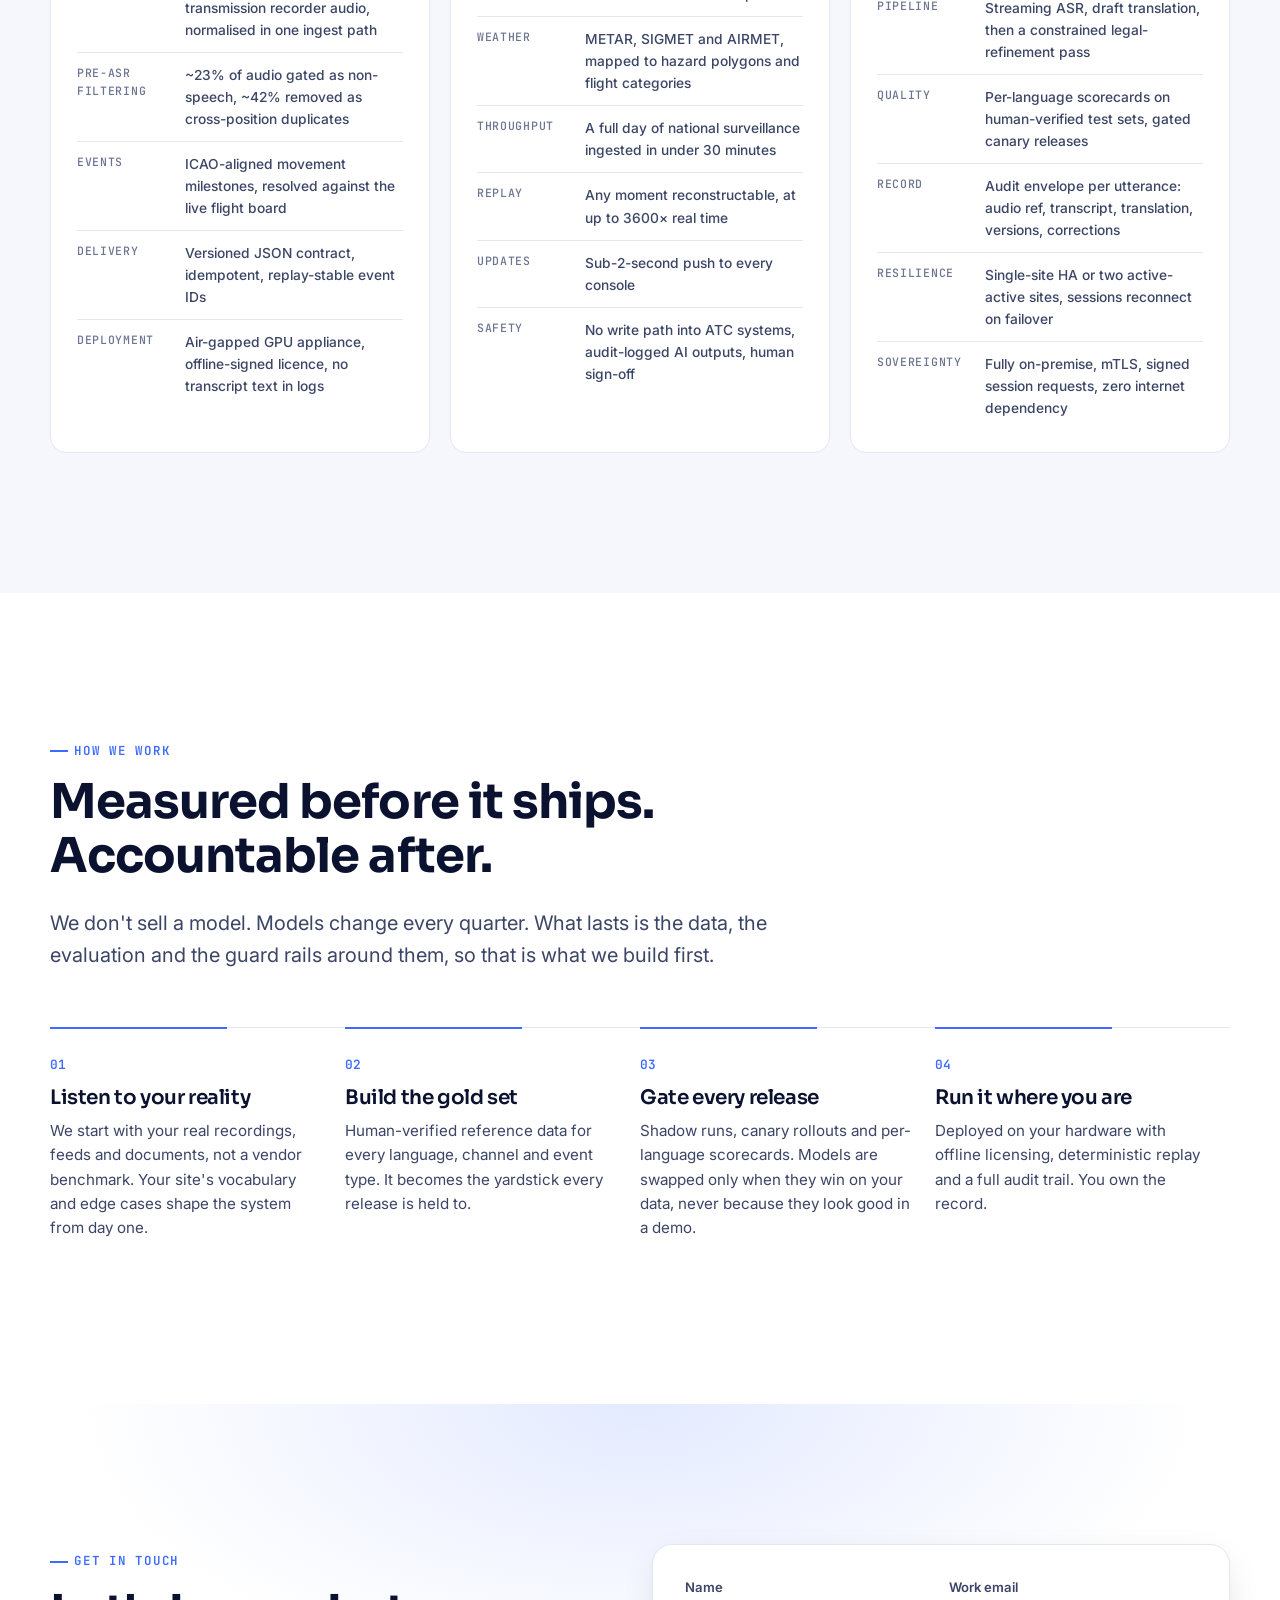
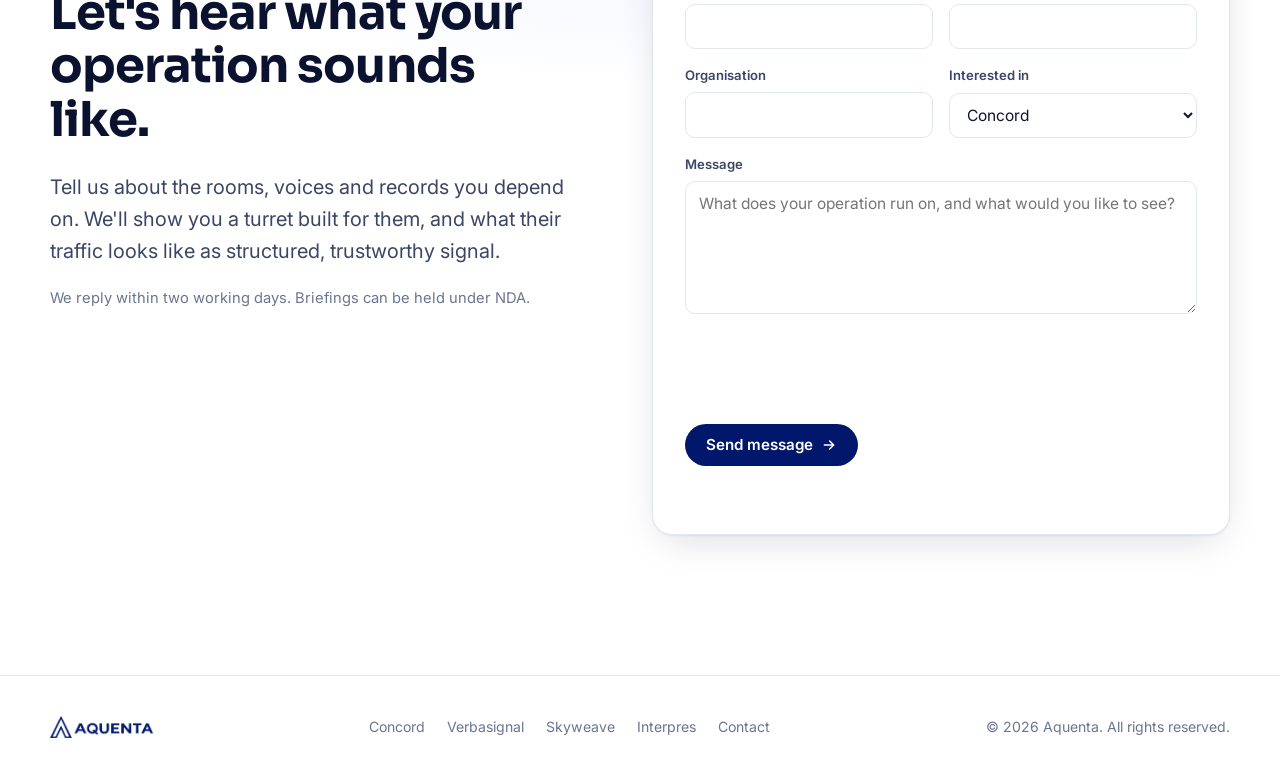
==== commit 0de3f905: "Replace Concord screenshots with fictional demo companies The new screens show Northgate Internation" ====
--- a/index.html
+++ b/index.html
@@ -221,7 +221,7 @@
     </div>
 
     <p class="roadmap reveal"><b>Coming next, not in the product today:</b> SIP trunks to carriers and counterparties, a replicated control plane for high availability, Android and iPad consoles, physical key panels, and a gateway to real radio networks.</p>
-    <p class="demo-note">Screens are real Concord software running on our demo platform. The companies shown are fictional, with invented people and numbers.</p>
+    <p class="demo-note">Screens are real Concord software running on our demo platform. Aquenta Capital, Northgate International Airport and Hillcrest Estate are demonstration companies with invented people and numbers.</p>
   </div>
   <dialog class="lightbox" id="lightbox" aria-label="Full-size screen">
     <button class="lightbox-close" id="lightboxClose" aria-label="Close">
